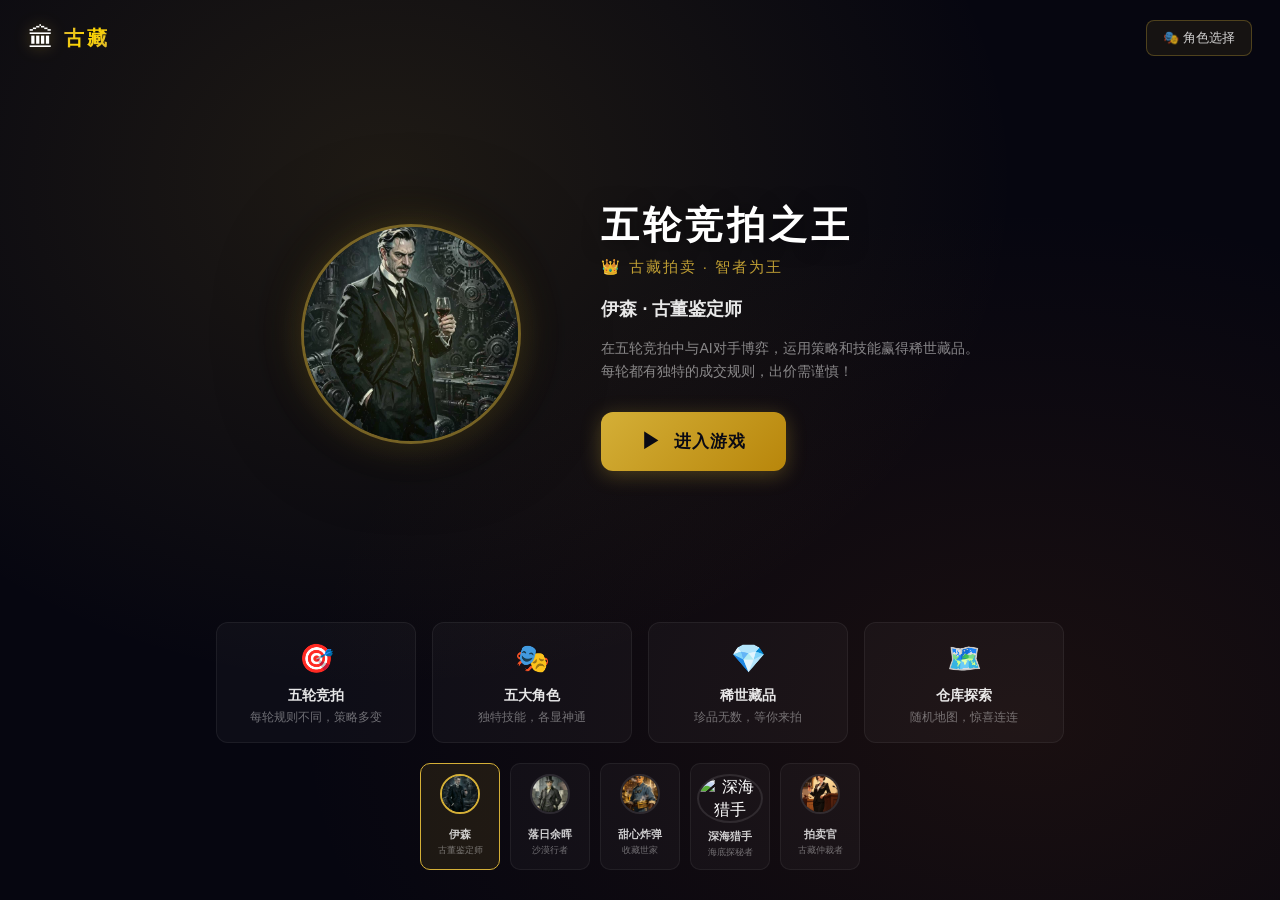
==== index.html @ b6decb0b "update" ====
<!DOCTYPE html>
<html lang="zh-CN">
<head>
<meta charset="UTF-8">
<meta name="viewport" content="width=device-width,initial-scale=1.0,maximum-scale=1.0,user-scalable=no">
<title>古藏 · 五轮竞拍之王</title>
<link rel="stylesheet" href="styles/global.css">
<link rel="stylesheet" href="styles/player-list.css">
<link rel="stylesheet" href="styles/auction-area.css">
<link rel="stylesheet" href="styles/numpad.css">
<link rel="stylesheet" href="styles/warehouse-grid.css">
<link rel="stylesheet" href="styles/item-bar.css">
<link rel="stylesheet" href="styles/settlement-modal.css">
<link rel="stylesheet" href="styles/map-overlay.css">
<link rel="stylesheet" href="styles/character-select.css">
<link rel="stylesheet" href="styles/shop.css">
<link rel="stylesheet" href="styles/confirm-dialog.css">
<link rel="stylesheet" href="styles/start-screen.css">
<link rel="stylesheet" href="styles/lobby.css">
</head>
<body>

<div class="start-screen" id="startScreen">
  <div class="start-bg-overlay"></div>
  <div class="start-particles" id="startParticles"></div>
  <div class="start-content">
    <div class="start-top-bar">
      <div class="start-logo">
        <span class="start-logo-icon">&#x1F3DB;</span>
        <span class="start-logo-text">古藏</span>
      </div>
      <div class="start-top-actions">
        <div class="start-top-btn" onclick="openStartCharSelect()">&#x1F3AD; 角色选择</div>
      </div>
    </div>

    <div class="start-hero">
      <div class="start-hero-character">
        <img src="./image/玩家1.jpg" alt="角色" id="startCharImg">
        <div class="start-hero-glow"></div>
      </div>
      <div class="start-hero-info">
        <div class="start-title-group">
          <h1 class="start-title">五轮竞拍之王</h1>
          <div class="start-subtitle">&#x1F451; 古藏拍卖 · 智者为王</div>
        </div>
        <div class="start-hero-name" id="startCharName">伊森 · 古董鉴定师</div>
        <div class="start-desc">在五轮竞拍中与AI对手博弈，运用策略和技能赢得稀世藏品。<br>每轮都有独特的成交规则，出价需谨慎！</div>
        <button class="start-play-btn" onclick="enterGame()">
          <span class="play-btn-icon">&#x25B6;</span>
          <span class="play-btn-text">进入游戏</span>
        </button>
      </div>
    </div>

    <div class="start-bottom-section">
      <div class="start-features">
        <div class="start-feature-card">
          <div class="start-feature-icon">&#x1F3AF;</div>
          <div class="start-feature-name">五轮竞拍</div>
          <div class="start-feature-desc">每轮规则不同，策略多变</div>
        </div>
        <div class="start-feature-card">
          <div class="start-feature-icon">&#x1F3AD;</div>
          <div class="start-feature-name">五大角色</div>
          <div class="start-feature-desc">独特技能，各显神通</div>
        </div>
        <div class="start-feature-card">
          <div class="start-feature-icon">&#x1F48E;</div>
          <div class="start-feature-name">稀世藏品</div>
          <div class="start-feature-desc">珍品无数，等你来拍</div>
        </div>
        <div class="start-feature-card">
          <div class="start-feature-icon">&#x1F5FA;&#xFE0F;</div>
          <div class="start-feature-name">仓库探索</div>
          <div class="start-feature-desc">随机地图，惊喜连连</div>
        </div>
      </div>
      <div class="start-char-grid" id="startCharGrid"></div>
    </div>
  </div>
</div>

<div class="char-select-overlay" id="startCharOverlay">
  <div class="char-select-panel">
    <div class="char-select-close" onclick="closeStartCharSelect()">&#x2715;</div>
    <div class="char-select-title">&#x1F3AD; 选择你的角色</div>
    <div class="char-select-subtitle">— 每个角色拥有独特技能 —</div>
    <div class="char-select-grid" id="startCharSelectGrid"></div>
    <button class="char-select-confirm" onclick="closeStartCharSelect()">&#x2726; 确认选择</button>
  </div>
</div>

<div class="lobby-screen" id="lobbyScreen">
  <div class="lobby-bg">
    <img src="./image/玩家1.jpg" alt="背景" id="lobbyCharBg">
    <div class="lobby-bg-overlay"></div>
  </div>
  <div class="lobby-top-bar">
    <div class="lobby-back-btn" onclick="closeLobby()">&#x2190; 返回</div>
    <div class="lobby-logo">
      <span class="lobby-logo-icon">&#x1F3DB;</span>
      <span class="lobby-logo-text">古藏</span>
    </div>
    <div class="lobby-balance">
      <span class="lobby-balance-label">&#x1FA99; 金币</span>
      <span class="lobby-balance-value" id="lobbyGold">3,000,000</span>
    </div>
  </div>

  <div class="lobby-main-layout">
    <div class="lobby-left">
      <div class="lobby-char-showcase">
        <div class="lobby-char-portrait">
          <img src="./image/玩家1.jpg" alt="角色" id="lobbyCharImg">
        </div>
        <div class="lobby-char-info">
          <h2 class="lobby-char-name" id="lobbyCharName">伊森</h2>
          <div class="lobby-char-title" id="lobbyCharTitle">古董鉴定师</div>
          <p class="lobby-char-bio" id="lobbyCharBio"></p>
        </div>
      </div>
    </div>

    <div class="lobby-center">
      <div class="lobby-thumbs" id="lobbyThumbs"></div>
    </div>

    <div class="lobby-right">
      <div class="lobby-skill-panel">
        <div class="lobby-skill-header">&#x2728; 角色技能</div>
        <div class="lobby-skill-body">
          <img src="./image/玩家1.jpg" alt="头像" class="lobby-skill-avatar" id="lobbySkillAvatar">
          <div class="lobby-skill-info">
            <div class="lobby-skill-name" id="lobbySkillName">伊森</div>
            <div class="lobby-skill-desc" id="lobbySkillDesc"></div>
          </div>
        </div>
      </div>

      <div class="lobby-pocket-panel">
        <div class="lobby-pocket-header">&#x1F4E6; 口袋物品</div>
        <div class="lobby-pocket-slots" id="lobbyPocketSlots"></div>
        <div class="lobby-pocket-count" id="lobbyPocketCount">0 / 5</div>
      </div>

      <button class="lobby-start-btn" onclick="lobbyStartGame()">&#x1F525; 开始竞拍</button>
    </div>
  </div>
</div>

<div class="numpad-overlay" id="numpadOverlay">
  <div class="numpad-close" id="numpadClose">&#x2715;</div>
  <div class="numpad">
    <div class="numpad-display" id="numpadDisplay"><span class="hint">输入出价金额</span></div>
    <div class="numpad-grid">
      <div class="numpad-key" data-digit="7">7</div>
      <div class="numpad-key" data-digit="8">8</div>
      <div class="numpad-key" data-digit="9">9</div>
      <div class="numpad-key key-clear" id="numpadKeyClear">C</div>
      <div class="numpad-key" data-digit="4">4</div>
      <div class="numpad-key" data-digit="5">5</div>
      <div class="numpad-key" data-digit="6">6</div>
      <div class="numpad-key" data-digit="00">00</div>
      <div class="numpad-key" data-digit="1">1</div>
      <div class="numpad-key" data-digit="2">2</div>
      <div class="numpad-key" data-digit="3">3</div>
      <div class="numpad-key" data-digit="000">000</div>
      <div class="numpad-key" data-digit="0" style="grid-column:span 2">0</div>
      <div class="numpad-key key-confirm" id="numpadKeyConfirm" style="grid-column:span 2">确认</div>
    </div>
    <div class="numpad-quick-row">
      <div class="numpad-quick" data-amount="300000">30w</div>
      <div class="numpad-quick" data-amount="600000">60w</div>
      <div class="numpad-quick" data-amount="900000">90w</div>
    </div>
  </div>
</div>

<div class="game-wrapper">
  <aside class="glass-panel">
    <div class="panel-header">
      <span>&#x2694; 竞拍者</span>
      <span class="panel-header-right">
        <span class="shop-entry" id="shopEntryBtn">&#x1F6D2; 商城</span>
        <span id="roundInfo">第 1/5 轮</span>
      </span>
    </div>
    <div id="playerList">
      <div class="player-card active" data-player="me">
        <div class="avatar-frame active-frame"><img src="./image/玩家1.jpg" alt="我"></div>
        <div class="player-info">
          <div class="player-name">伊森 (你)</div>
          <div class="p-money">¥ <span id="myMoney">3,000,000</span></div>
          <div class="p-hafcoins"><span class="haf-icon"></span> 哈夫币 <span id="myHafCoins">0</span></div>
          <div class="p-status" id="myStatus">准备就绪</div>
          <div class="item-bar" data-player="me"></div>
        </div>
      </div>
      <div class="player-card" data-player="ai1">
        <div class="avatar-frame"><img src="./image/玩家2.jpg" alt="AI1"></div>
        <div class="player-info">
          <div class="player-name">落日余晖</div>
          <div class="p-money">¥ <span id="ai1Money">2,500,000</span></div>
          <div class="p-status" id="ai1Status">等待中...</div>
          <div class="item-bar" data-player="ai1"></div>
        </div>
      </div>
      <div class="player-card" data-player="ai2">
        <div class="avatar-frame"><img src="./image/玩家3.png" alt="AI2"></div>
        <div class="player-info">
          <div class="player-name">甜心炸弹</div>
          <div class="p-money">¥ <span id="ai2Money">1,800,000</span></div>
          <div class="p-status" id="ai2Status">等待中...</div>
          <div class="item-bar" data-player="ai2"></div>
        </div>
      </div>
      <div class="player-card" data-player="ai3">
        <div class="avatar-frame"><img src="./image/玩家4.png" alt="AI3"></div>
        <div class="player-info">
          <div class="player-name">深海猎手</div>
          <div class="p-money">¥ <span id="ai3Money">3,200,000</span></div>
          <div class="p-status" id="ai3Status">等待中...</div>
          <div class="item-bar" data-player="ai3"></div>
        </div>
      </div>
    </div>
  </aside>

  <main class="main-arena">
    <div class="glass-panel auction-top">
      <div class="round-badge">
        <span class="round-num" id="roundTag">第 1 轮</span>
      </div>
      <div class="price-label">当前最高出价</div>
      <div class="top-price"><span class="currency">¥</span> <span id="topPrice">0</span></div>
      <div class="bidder-name" id="topBidder"></div>
    </div>

    <div id="bid-logs"></div>

    <div class="bid-panel">
      <div class="bid-input-row">
        <div class="bid-input-area">
          <div class="bid-input-display" id="bidDisplay">输入金额...</div>
        </div>
        <div class="quick-btns">
          <div class="quick-btn" data-amount="300000">30w</div>
          <div class="quick-btn" data-amount="600000">60w</div>
          <div class="quick-btn" data-amount="900000">90w</div>
        </div>
      </div>
      <div class="bid-actions">
        <button class="btn-confirm" id="btnConfirm">确认出价</button>
        <button class="btn-pass" id="btnPass">跳过</button>
      </div>
    </div>
  </main>

  <aside class="glass-panel">
    <div class="panel-header">
      <span>&#x1F3DB; 藏品矩阵</span>
      <span class="panel-header-right">
        <span class="map-entry" id="mapEntryBtn">&#x1F5FA;&#xFE0F; 仓库地图</span>
        <span id="scanStatus">READY</span>
      </span>
    </div>
    <div class="inventory-zone">
      <div class="wh-grid-6" id="previewGrid"></div>
    </div>
  </aside>
</div>

<div class="modal" id="settleModal">
  <div class="settle-row">
    <div class="settle-left">
      <div id="settleTitle" class="settle-title">竞拍成功</div>
      <div class="settle-label">成交价格</div>
      <div class="info-val" id="settleCost">¥ 0</div>
      <div class="settle-label">藏品总估值</div>
      <div class="info-val" id="settleTotalVal">¥ 0</div>
      <div id="settleProfitLabel" class="settle-label">利润</div>
      <div class="profit-number" id="settleProfit">¥ 0</div>
    </div>
    <div class="settle-center">
      <div class="settle-header">
        <span class="settle-header-label">藏品清单</span>
        <span id="settleFooter" class="settle-header-value">&#x1FA99; 0</span>
      </div>
      <div class="wh-grid-settle" id="settleGrid"></div>
      <button class="btn-confirm" id="btnNextRound" style="width:100%;margin:8px 0 0;padding:10px;font-size:14px;">重新开始</button>
    </div>
    <div class="settle-right">
      <img src="./image/拍卖师.png" alt="拍卖师">
    </div>
  </div>
</div>

<div class="map-overlay" id="mapOverlay">
  <div class="map-home-layout">
    <div class="map-home-left">
      <img src="./image/仓库地图.png" alt="仓库地图">
      <div class="map-img-badge"><span class="badge-dot"></span>仓库全局地图</div>
    </div>
    <div class="map-close-top" id="mapCloseTop">&#x2715;</div>
    <div class="map-home-right">
      <div class="map-title-section">
        <div class="map-title-main">&#x1F5FA;&#xFE0F; 仓库密藏抽取</div>
        <div class="map-title-sub">— 正中方框中的仓库即为本次拍卖仓库 —</div>
      </div>
      <div class="map-track-container">
        <div class="white-frame">
          <div class="frame-label">&#x2B07; 拍卖仓库</div>
        </div>
        <div class="map-track-shadow-left"></div>
        <div class="map-track-shadow-right"></div>
        <div class="map-track" id="mapTrack"></div>
      </div>
      <div class="map-controls">
        <button class="map-start-btn" id="mapStartBtn">&#x1F3B2; 随机抽取地图</button>
        <div class="map-result" id="mapResult"></div>
        <button class="map-close-btn" id="mapCloseBtn">&#x2715; 关闭</button>
      </div>
    </div>
  </div>
</div>

<div class="char-select-btn" id="charSelectBtn">
  <div class="char-btn-ring"></div>
  <img src="./image/玩家1.jpg" alt="角色" id="charBtnAvatar">
</div>

<div class="char-overlay" id="charOverlay">
  <div class="char-home-layout">
    <div class="char-home-bg">
      <img src="./image/仓库地图.png" alt="背景">
    </div>
    <div class="char-close-top" id="charCloseTop">&#x2715;</div>
    <div class="char-home-content">
      <div class="char-title-section">
        <div class="char-title-main">&#x1F3AD; 选择你的角色</div>
        <div class="char-title-sub">— 滑动选择，确认你的竞拍身份 —</div>
      </div>
      <div class="char-track-container">
        <div class="char-white-frame">
          <div class="frame-label">&#x2B07; 当前角色</div>
        </div>
        <div class="char-track-shadow-left"></div>
        <div class="char-track-shadow-right"></div>
        <div class="char-track" id="charTrack"></div>
      </div>
      <div class="char-controls">
        <button class="char-confirm-btn" id="charConfirmBtn">&#x2726; 确认选择</button>
        <div class="char-hint">左右滑动浏览角色 · 点击卡片选择</div>
      </div>
    </div>
  </div>
</div>

<div class="shop-overlay" id="shopOverlay">
  <div class="shop-panel">
    <div class="shop-close" id="shopClose">&#x2715;</div>
    <div class="shop-title">&#x1F6D2; 哈夫商城</div>
    <div class="shop-subtitle">用拍卖赚来的哈夫币购买强力道具</div>
    <div class="shop-balance">
      <div class="bal-label">我的哈夫币</div>
      <div class="bal-val"><span id="shopHafCoins">0</span></div>
    </div>
    <div class="shop-items" id="shopItems"></div>
    <div class="shop-inventory">
      <div class="shop-inv-title">&#x1F4E6; 当前物品栏（数字键 1-5 使用）</div>
      <div class="shop-inv-slots" id="shopInvSlots"></div>
    </div>
  </div>
</div>

<div class="confirm-overlay" id="confirmOverlay">
  <div class="confirm-box">
    <div class="confirm-icon" id="confirmIcon">&#x1F50D;</div>
    <div class="confirm-title" id="confirmTitle">使用物品</div>
    <div class="confirm-desc" id="confirmDesc">确定要使用这个物品吗？</div>
    <div class="confirm-actions">
      <button class="confirm-yes" id="confirmYes">确认使用</button>
      <button class="confirm-no" id="confirmNo">取消</button>
    </div>
  </div>
</div>

<script src="scripts/gameState.js"></script>
<script src="scripts/audioSystem.js"></script>
<script src="scripts/uiHelpers.js"></script>
<script src="scripts/numpad.js"></script>
<script src="scripts/skillSystem.js"></script>
<script src="scripts/itemSystem.js"></script>
<script src="scripts/confirmDialog.js"></script>
<script src="scripts/shopSystem.js"></script>
<script src="scripts/bidSystem.js"></script>
<script src="scripts/settlementSystem.js"></script>
<script src="scripts/mapSystem.js"></script>
<script src="scripts/characterSystem.js"></script>
<script src="scripts/startScreen.js"></script>
<script src="scripts/lobbySystem.js"></script>
<script src="scripts/gameInit.js"></script>
</body>
</html>
---- styles/global.css ----
*{margin:0;padding:0;box-sizing:border-box;-webkit-tap-highlight-color:transparent;}
body{font-family:"PingFang SC","Microsoft YaHei",sans-serif;color:#fff;line-height:1.4;overflow:hidden;height:100vh;background:#0a0a0a;user-select:none}
body::before{content:'';position:fixed;inset:0;z-index:0;background:url('../1.png')center/cover no-repeat;opacity:0.08;pointer-events:none}
.game-wrapper{display:grid;grid-template-columns:1fr 1.3fr 1fr;gap:12px;padding:12px;height:100vh;max-width:1800px;margin:0 auto;position:relative;z-index:1}
.glass-panel{background:rgba(255,255,255,0.03);border:1px solid #222;display:flex;flex-direction:column;overflow:hidden;border-radius:6px}
.panel-header{padding:10px 14px;background:rgba(255,255,255,0.04);border-bottom:1px solid #2a2a2a;font-size:11px;color:#888;display:flex;justify-content:space-between;align-items:center;letter-spacing:1px}

@media(max-width:900px){
.game-wrapper{grid-template-columns:1fr;height:auto;min-height:100vh;gap:8px;padding:8px}
.glass-panel{max-height:50vh}
}
---- styles/player-list.css ----
.player-card{padding:12px 14px;border-bottom:1px solid #111;display:flex;align-items:center;gap:10px;transition:0.3s}
.player-card.active{background:rgba(255,215,0,0.06);border-left:3px solid #ffd700}
.player-card.winner-card{background:rgba(68,255,68,0.06);border-left:3px solid #44ff44}
.player-card.loser-card{background:rgba(255,68,68,0.06);border-left:3px solid #ff4444}
.avatar-frame{width:44px;height:44px;border:2px solid #444;flex-shrink:0;overflow:hidden;background:#111;border-radius:50%}
.avatar-frame img{width:100%;height:100%;object-fit:cover;display:block}
.avatar-frame.active-frame{border-color:#ffd700;box-shadow:0 0 12px rgba(255,215,0,0.25)}
.player-info{flex:1;min-width:0}
.player-name{font-size:13px;font-weight:600;letter-spacing:0.5px}
.p-money{color:#ffd700;font-size:12px;margin-top:2px;font-family:'Tahoma'}
.p-status{font-size:10px;color:#555;margin-top:2px}
.p-hafcoins{color:#00ccff;font-size:11px;margin-top:1px;font-family:'Tahoma'}
.p-hafcoins .haf-icon{display:inline-block;width:10px;height:10px;background:linear-gradient(135deg,#00ccff,#0088cc);border-radius:50%;vertical-align:middle;margin-right:2px;box-shadow:0 0 4px rgba(0,204,255,0.4)}
.shop-entry{display:inline-flex;align-items:center;gap:4px;padding:4px 10px;background:rgba(0,204,255,0.08);border:1px solid rgba(0,204,255,0.25);border-radius:4px;font-size:11px;color:#00ccff;cursor:pointer;transition:0.2s;white-space:nowrap}
.shop-entry:hover{background:rgba(0,204,255,0.15);border-color:#00ccff}
.map-entry{cursor:pointer;display:inline-flex;align-items:center;gap:4px;padding:4px 10px;background:rgba(255,215,0,0.08);border:1px solid rgba(255,215,0,0.2);border-radius:4px;font-size:11px;color:#ffd700;transition:0.2s;white-space:nowrap}
.map-entry:hover,.map-entry:active{background:rgba(255,215,0,0.15);border-color:#ffd700}
.panel-header-right{display:flex;gap:8px;align-items:center}
---- styles/auction-area.css ----
.main-arena{display:flex;flex-direction:column;gap:10px;overflow-y:auto;min-height:0}
.main-arena::-webkit-scrollbar{width:4px}
.main-arena::-webkit-scrollbar-track{background:transparent}
.main-arena::-webkit-scrollbar-thumb{background:#333;border-radius:2px}
.auction-top{background:#0c0e12;padding:16px 20px 12px;border:1px solid #2a2a2a;text-align:center;position:relative}
.round-badge{display:inline-flex;align-items:center;gap:8px;margin-bottom:6px}
.round-num{background:#c0392b;font-size:10px;padding:3px 14px;font-weight:700;letter-spacing:2px;border-radius:2px}
.round-rule{font-size:10px;color:#f39c12;letter-spacing:1px;background:rgba(243,156,18,0.1);padding:3px 10px;border-radius:2px;border:1px solid rgba(243,156,18,0.2)}
.price-label{color:#666;font-size:11px;margin-top:4px}
.top-price{font-size:44px;font-weight:900;font-family:'Arial Black';margin:2px 0;letter-spacing:1px}
.top-price .currency{font-size:24px;color:#888}
.bidder-name{font-size:11px;color:#f39c12;min-height:18px}
.bid-panel{background:#101010;padding:12px 14px;border-top:1px solid #222}
.bid-input-row{display:flex;gap:8px;margin-bottom:8px}
.bid-input-area{flex:1;position:relative}
.bid-input-display{width:100%;padding:12px 14px;background:#0a0a0a;border:1px solid #333;color:#ffd700;font-size:18px;font-weight:700;font-family:'Arial Black';text-align:right;cursor:pointer;outline:none;transition:0.2s;letter-spacing:1px}
.bid-input-display:focus,.bid-input-display:active{border-color:#ffd700;box-shadow:0 0 10px rgba(255,215,0,0.1)}
.bid-input-display::placeholder{color:#444;font-weight:400;font-size:13px}
.quick-btns{display:flex;flex-direction:column;gap:5px}
.quick-btn{padding:8px 4px;background:#1a1508;border:1px solid #665018;color:#ffd700;font-size:12px;font-weight:700;cursor:pointer;border-radius:3px;transition:0.15s;white-space:nowrap;width:58px;text-align:center}
.quick-btn:hover,.quick-btn:active{background:#2a2008;border-color:#ffd700}
.bid-actions{display:flex;gap:8px}
.btn-confirm{flex:1;padding:14px;background:linear-gradient(135deg,#d4a017,#f5c542);color:#000;border:none;font-size:17px;font-weight:900;cursor:pointer;border-radius:4px;letter-spacing:3px;transition:0.2s;text-shadow:0 1px 0 rgba(255,255,255,0.2)}
.btn-confirm:hover,.btn-confirm:active{transform:translateY(-1px);box-shadow:0 4px 20px rgba(212,160,23,0.4)}
.btn-confirm:disabled{opacity:0.3;transform:none;box-shadow:none;cursor:not-allowed}
.btn-pass{width:80px;padding:14px 0;background:transparent;border:1px solid #333;color:#666;font-size:13px;cursor:pointer;border-radius:4px;transition:0.2s;font-weight:600}
.btn-pass:hover,.btn-pass:active{border-color:#555;color:#999}
@keyframes priceFlash{0%,100%{color:#ffd700}50%{color:#fff}}
.price-flash{animation:priceFlash 0.3s ease 3}
#bid-logs{flex:1;overflow-y:auto;padding:10px 14px;font-size:12px;background:#080808;border:1px solid #1e1e1e;min-height:0;max-height:280px}
#bid-logs::-webkit-scrollbar{width:3px}
#bid-logs::-webkit-scrollbar-track{background:transparent}
#bid-logs::-webkit-scrollbar-thumb{background:#333;border-radius:2px}
.log-item{display:flex;justify-content:space-between;padding:7px 0;border-bottom:1px solid #111;animation:logSlide 0.3s ease-out}
@keyframes logSlide{from{opacity:0;transform:translateX(-10px)}to{opacity:1;transform:translateX(0)}}
.log-item .name{color:#aaa}.log-item .bid{font-weight:600}
.log-item.me .name{color:#ffd700}.log-item.me .bid{color:#ffd700}
.log-item.top{background:rgba(255,215,0,0.04)}
.log-item.top .name{color:#ffd700}.log-item.top .bid{color:#ffd700;font-size:14px}
.log-system{color:#f39c12;background:rgba(243,156,18,0.06);padding:6px 10px;font-size:11px;border-left:2px solid #f39c12;margin-bottom:4px;animation:logSlide 0.4s ease-out}
.log-skill{color:#00a2ff;background:rgba(0,162,255,0.08);padding:5px 10px;font-size:11px;border-left:3px solid #00a2ff;margin-bottom:4px;animation:logSlide 0.4s ease-out}
---- styles/numpad.css ----
.numpad-overlay{position:fixed;bottom:100px;left:12px;z-index:998;display:none;transform:none;pointer-events:none}
.numpad-overlay.show{display:block;pointer-events:auto}
.numpad{background:rgba(18,18,20,0.96);border:1px solid #333;border-radius:10px;padding:14px;width:260px;box-shadow:0 12px 40px rgba(0,0,0,0.7);backdrop-filter:blur(12px)}
.numpad-display{background:#0a0a0c;border:1px solid #2a2a2a;border-radius:8px;padding:10px 12px;margin-bottom:10px;text-align:right;font-size:22px;font-weight:900;font-family:'Arial Black';color:#ffd700;min-height:44px;letter-spacing:1px;overflow:hidden}
.numpad-display .hint{color:#444;font-weight:400;font-size:12px}
.numpad-grid{display:grid;grid-template-columns:repeat(4,1fr);gap:5px;margin-bottom:8px}
.numpad-key{padding:11px 0;background:#1a1a1e;border:1px solid #2a2a2a;color:#fff;font-size:16px;font-weight:700;cursor:pointer;border-radius:6px;transition:0.1s;text-align:center}
.numpad-key:hover,.numpad-key:active{background:#2a2a2e;border-color:#555}
.numpad-key.key-clear{color:#e74c3c}
.numpad-key.key-confirm{background:linear-gradient(135deg,#d4a017,#f5c542);color:#000;border:none;font-size:15px;font-weight:900}
.numpad-key.key-confirm:hover,.numpad-key.key-confirm:active{background:linear-gradient(135deg,#e6b422,#ffd700)}
.numpad-quick-row{display:flex;gap:5px}
.numpad-quick{flex:1;padding:9px 0;background:#1a1508;border:1px solid #665018;color:#ffd700;font-size:12px;font-weight:700;cursor:pointer;border-radius:6px;transition:0.15s;text-align:center}
.numpad-quick:hover,.numpad-quick:active{background:#2a2008;border-color:#ffd700}
.numpad-close{position:absolute;top:-8px;right:-8px;width:28px;height:28px;background:rgba(255,255,255,0.08);border:1px solid #444;border-radius:50%;color:#aaa;font-size:14px;cursor:pointer;display:flex;align-items:center;justify-content:center;transition:0.2s;z-index:999}
.numpad-close:hover{color:#fff;border-color:#888}
@media(max-width:900px){
.numpad-overlay{left:50%;top:auto;bottom:8px;transform:translateX(-50%)}
.numpad{width:300px}
}
---- styles/warehouse-grid.css ----
.inventory-zone{flex:1;padding:10px;display:flex;flex-direction:column;min-height:0}
.wh-grid-6{display:grid;grid-template-columns:repeat(6,1fr);grid-auto-rows:1fr;gap:4px;background:#000;flex:1;padding:4px;border:1px solid #1e1e1e}
.wh-cell{border:1px solid rgba(255,255,255,0.06);background:rgba(255,255,255,0.01);position:relative;display:flex;align-items:center;justify-content:center;transition:0.3s}
.wh-cell.scan-active{border:1px solid #fff;outline:2px solid #00a2ff;outline-offset:-1px;background:rgba(0,162,255,0.2);z-index:5}
.wh-cell.actuary-active{border:1px solid #2ecc71;outline:2px solid #2ecc71;outline-offset:-1px;background:rgba(46,204,113,0.2);z-index:6}
---- styles/item-bar.css ----
.item-bar{display:flex;gap:4px;margin-top:6px}
.item-slot{width:36px;height:36px;border:1px solid #333;background:rgba(255,255,255,0.03);border-radius:4px;display:flex;align-items:center;justify-content:center;position:relative;cursor:pointer;transition:0.2s;font-size:16px}
.item-slot:hover{border-color:#ffd700;background:rgba(255,215,0,0.08)}
.item-slot.used{opacity:0.25;cursor:not-allowed;pointer-events:none}
.item-slot .slot-key{position:absolute;top:-1px;right:-1px;font-size:8px;color:#ffd700;background:rgba(0,0,0,0.7);padding:0 3px;border-radius:0 3px 0 3px;font-weight:700;line-height:14px;font-family:'Arial'}
.item-slot .slot-icon{font-size:16px;line-height:1}
.item-slot.my-slot{border-color:rgba(255,215,0,0.3)}
.item-slot.my-slot:hover{border-color:#ffd700;box-shadow:0 0 8px rgba(255,215,0,0.15)}
---- styles/settlement-modal.css ----
.modal{position:fixed;inset:0;z-index:999;display:none;background:rgba(0,0,0,0.8) url('../1.png') center/cover no-repeat;backdrop-filter:blur(8px)}
.modal.show{display:block}
.settle-row{display:flex;align-items:center;justify-content:center;height:100%;padding:0 4%;gap:40px}
.settle-left{flex:0 0 260px;text-align:center;animation:settleFade 0.8s ease-out}
.settle-left .info-val{font-size:32px;font-weight:900;font-family:'Arial Black';margin:6px 0 12px}
@keyframes settleFade{from{opacity:0;transform:translateY(30px)}to{opacity:1;transform:translateY(0)}}
.settle-center{flex:0 0 420px;background:rgba(12,12,16,0.95);border:1px solid rgba(255,255,255,0.06);padding:16px 20px;backdrop-filter:blur(10px);border-radius:8px;animation:settleFade 0.8s ease-out 0.2s both}
.wh-grid-settle{display:grid;grid-template-columns:repeat(5,1fr);gap:5px;margin:10px 0}
.settle-cell{aspect-ratio:1/1;background:rgba(255,255,255,0.02);border:1px solid rgba(255,255,255,0.05);display:flex;align-items:center;justify-content:center;position:relative;overflow:hidden;border-radius:4px}
.settle-cell img{width:78%;height:78%;object-fit:contain;display:none;position:relative;z-index:2}
.settle-cell.revealed img{display:block;animation:itemPop 0.5s cubic-bezier(0.34,1.56,0.64,1)}
@keyframes itemPop{0%{transform:scale(0) rotate(-15deg);opacity:0}60%{transform:scale(1.12) rotate(3deg)}100%{transform:scale(1) rotate(0);opacity:1}}
.circle-loader{position:absolute;inset:0;display:flex;align-items:center;justify-content:center;z-index:3}
.circle-loader svg{width:32px;height:32px}
.circle-loader .bg-ring{fill:none;stroke:#2a2a2a;stroke-width:2}
.circle-loader .trace-ring{fill:none;stroke:#ffd700;stroke-width:2.5;stroke-linecap:round}
.settle-cell.revealed .circle-loader{display:none}
.settle-cell.rarity-gold{border-color:#ffd700!important;box-shadow:0 0 12px rgba(255,215,0,0.2),inset 0 0 12px rgba(255,215,0,0.05)}
.settle-cell.rarity-red{border-color:#ff3333!important;box-shadow:0 0 12px rgba(255,50,50,0.2),inset 0 0 12px rgba(255,50,50,0.05)}
.settle-right{flex:0 0 240px;text-align:center;animation:settleFade 0.8s ease-out 0.4s both}
.settle-right img{width:220px;height:auto;filter:drop-shadow(0 20px 40px rgba(0,0,0,0.8))}
.profit-win{color:#44ff44;text-shadow:0 0 30px rgba(68,255,68,0.4);font-size:30px;font-weight:900}
.profit-lose{color:#ff4444;text-shadow:0 0 20px rgba(255,68,68,0.3);font-size:30px;font-weight:900}
.profit-number{font-size:38px;font-weight:900;font-family:'Arial Black'}
.profit-number.green{color:#44ff44;text-shadow:0 0 20px rgba(68,255,68,0.3)}
.profit-number.red{color:#ff4444;text-shadow:0 0 15px rgba(255,68,68,0.2)}
.settle-title{font-size:38px;font-weight:900;letter-spacing:2px}
.settle-label{font-size:12px;color:#888;margin-top:12px}
.settle-header{display:flex;justify-content:space-between;align-items:center;margin-bottom:6px}
.settle-header-label{font-size:12px;color:#aaa}
.settle-header-value{color:#dfc28d;font-size:16px;font-weight:700}
---- styles/map-overlay.css ----
.map-overlay{position:fixed;inset:0;z-index:999;display:none;background:rgba(0,0,0,0.7);justify-content:center;align-items:center;flex-direction:column;padding:0}
.map-overlay.show{display:flex}
.map-home-layout{position:relative;width:100%;height:100vh}
.map-home-left{position:absolute;inset:0;z-index:0;overflow:hidden}
.map-home-left img{width:100%;height:100%;object-fit:cover;display:block;transition:transform 8s ease-out}
.map-overlay.show .map-home-left img{transform:scale(1.03)}
.map-home-left::after{content:'';position:absolute;inset:0;background:linear-gradient(to top,rgba(0,0,0,0.85) 0%,rgba(0,0,0,0.4) 40%,rgba(0,0,0,0.15) 100%);pointer-events:none}
.map-home-left .map-img-badge{position:absolute;top:14px;left:14px;display:flex;align-items:center;gap:6px;padding:6px 14px;background:rgba(0,0,0,0.55);border:1px solid rgba(255,215,0,0.25);border-radius:20px;backdrop-filter:blur(8px);font-size:12px;color:#ffd700;letter-spacing:1px;font-weight:600;pointer-events:none;z-index:2}
.map-home-left .map-img-badge .badge-dot{width:6px;height:6px;border-radius:50%;background:#ffd700;box-shadow:0 0 8px rgba(255,215,0,0.6)}
.map-home-right{position:absolute;bottom:0;left:50%;transform:translateX(-50%);z-index:2;width:92%;max-width:900px;display:flex;flex-direction:column;gap:10px;padding:0 0 28px;align-items:center}
.map-title-section{text-align:center;padding:10px 20px 6px;pointer-events:none;background:rgba(0,0,0,0.3);backdrop-filter:blur(6px);border-radius:10px 10px 0 0}
.map-title-main{font-size:26px;font-weight:900;letter-spacing:5px;color:#fff;text-shadow:0 0 30px rgba(255,215,0,0.25),0 4px 20px rgba(0,0,0,0.6)}
.map-title-sub{font-size:11px;color:rgba(255,255,255,0.45);letter-spacing:2px;margin-top:6px;text-shadow:0 2px 10px rgba(0,0,0,0.5)}
.map-track-container{position:relative;width:100%;height:200px;overflow:hidden;border:1px solid rgba(255,255,255,0.1);border-radius:12px;background:rgba(0,0,0,0.4);backdrop-filter:blur(8px)}
.white-frame{position:absolute;top:50%;left:50%;transform:translate(-50%,-50%);width:160px;height:190px;border:2px solid rgba(255,255,255,0.9);border-radius:10px;z-index:10;box-shadow:0 0 24px rgba(255,255,255,0.2),inset 0 0 20px rgba(255,255,255,0.05);pointer-events:none}
.white-frame::before{content:'';position:absolute;left:0;right:0;top:0;height:20px;background:linear-gradient(to bottom,rgba(0,0,0,0.6),transparent);border-radius:8px 8px 0 0;pointer-events:none}
.white-frame::after{content:'';position:absolute;left:0;right:0;bottom:0;height:20px;background:linear-gradient(to top,rgba(0,0,0,0.6),transparent);border-radius:0 0 8px 8px;pointer-events:none}
.white-frame .frame-label{position:absolute;bottom:8px;left:50%;transform:translateX(-50%);font-size:10px;color:rgba(255,255,255,0.8);letter-spacing:2px;background:rgba(0,0,0,0.5);padding:3px 10px;border-radius:10px;white-space:nowrap;border:1px solid rgba(255,255,255,0.15)}
.map-track{display:flex;gap:12px;padding:20px 0;position:absolute;left:0;top:0;height:100%;align-items:center;will-change:transform}
.map-card{flex-shrink:0;width:140px;height:185px;border-radius:10px;display:flex;flex-direction:column;align-items:center;justify-content:center;gap:8px;border:2px solid rgba(255,255,255,0.08);background:rgba(255,255,255,0.04);transition:0.2s;position:relative;overflow:hidden;backdrop-filter:blur(4px)}
.map-card::before{content:'';position:absolute;inset:0;opacity:0.15;border-radius:12px}
.map-card .map-emoji{font-size:52px;line-height:1;filter:drop-shadow(0 4px 12px rgba(0,0,0,0.5));position:relative;z-index:1}
.map-card .map-name{font-size:15px;font-weight:700;letter-spacing:2px;color:#fff;position:relative;z-index:1;text-shadow:0 2px 10px rgba(0,0,0,0.4)}
.map-card .map-desc{font-size:10px;color:rgba(255,255,255,0.5);margin-top:2px;position:relative;z-index:1}
.map-card.map-shipwreck::before{background:linear-gradient(135deg,#0c6a9e,#041220)}
.map-card.map-villa::before{background:linear-gradient(135deg,#5c3d2e,#1a0e08)}
.map-card.map-desert::before{background:linear-gradient(135deg,#8a6d2b,#2a1e06)}
.map-card.map-tomb::before{background:linear-gradient(135deg,#4a206e,#120824)}
.map-card.map-shipwreck{border-color:rgba(28,120,180,0.3)}
.map-card.map-villa{border-color:rgba(108,80,60,0.3)}
.map-card.map-desert{border-color:rgba(196,160,60,0.3)}
.map-card.map-tomb{border-color:rgba(80,50,120,0.3)}
.map-track-shadow-left{position:absolute;left:0;top:0;bottom:0;width:50px;z-index:8;background:linear-gradient(to right,rgba(0,0,0,0.7),transparent);pointer-events:none}
.map-track-shadow-right{position:absolute;right:0;top:0;bottom:0;width:50px;z-index:8;background:linear-gradient(to left,rgba(0,0,0,0.7),transparent);pointer-events:none}
.map-controls{display:flex;flex-direction:column;align-items:center;gap:10px;padding:4px 0 0}
.map-start-btn{padding:12px 48px;background:linear-gradient(135deg,#d4a017,#f5c542);color:#000;border:none;font-size:16px;font-weight:900;cursor:pointer;border-radius:8px;letter-spacing:3px;transition:0.2s;font-family:inherit;box-shadow:0 4px 24px rgba(212,160,23,0.35)}
.map-start-btn:hover,.map-start-btn:active{transform:translateY(-2px);box-shadow:0 8px 40px rgba(212,160,23,0.5)}
.map-start-btn:disabled{opacity:0.4;transform:none;box-shadow:none;cursor:not-allowed}
.map-result{text-align:center;opacity:0;transition:0.6s;padding:10px 24px;border-radius:10px;background:rgba(0,0,0,0.5);backdrop-filter:blur(10px);border:1px solid rgba(255,215,0,0.25);min-width:260px}
.map-result.show{opacity:1}
.map-result .result-emoji{font-size:36px;display:block;margin-bottom:4px}
.map-result .result-name{font-size:20px;font-weight:900;color:#ffd700;letter-spacing:3px;text-shadow:0 0 20px rgba(255,215,0,0.3)}
.map-result .result-desc{font-size:11px;color:rgba(255,255,255,0.6);margin-top:4px;letter-spacing:1px}
.map-result .result-tag{display:inline-block;margin-top:8px;padding:4px 16px;background:rgba(255,215,0,0.12);border:1px solid rgba(255,215,0,0.3);border-radius:20px;font-size:11px;color:#ffd700;letter-spacing:2px}
.map-close-btn{padding:8px 28px;background:rgba(255,255,255,0.05);border:1px solid rgba(255,255,255,0.15);color:rgba(255,255,255,0.6);font-size:13px;cursor:pointer;border-radius:6px;transition:0.2s;font-family:inherit;letter-spacing:1px}
.map-close-btn:hover,.map-close-btn:active{border-color:rgba(255,255,255,0.3);color:#fff}
.map-close-top{position:absolute;top:20px;right:20px;z-index:10;width:44px;height:44px;background:rgba(0,0,0,0.5);border:1px solid rgba(255,255,255,0.2);border-radius:50%;color:rgba(255,255,255,0.7);font-size:20px;cursor:pointer;display:flex;align-items:center;justify-content:center;transition:0.2s;backdrop-filter:blur(8px)}
.map-close-top:hover{background:rgba(0,0,0,0.7);border-color:rgba(255,255,255,0.4);color:#fff}
@media(max-width:900px){
.map-home-layout{width:100%;height:100vh}
.map-home-right{width:96%;padding:0 0 16px}
.map-track-container{height:160px}
.map-title-main{font-size:20px;letter-spacing:3px}
.map-start-btn{padding:10px 32px;font-size:14px}
}
---- styles/character-select.css ----
.char-select-btn{position:fixed;bottom:24px;right:24px;z-index:997;width:60px;height:60px;border-radius:50%;background:linear-gradient(135deg,rgba(180,140,60,0.85),rgba(212,160,23,0.95));border:2px solid rgba(255,215,0,0.5);cursor:pointer;display:flex;align-items:center;justify-content:center;box-shadow:0 4px 24px rgba(212,160,23,0.4),0 0 40px rgba(255,215,0,0.1);transition:0.3s;backdrop-filter:blur(8px)}
.char-select-btn:hover,.char-select-btn:active{transform:translateY(-3px) scale(1.05);box-shadow:0 8px 36px rgba(212,160,23,0.55),0 0 50px rgba(255,215,0,0.15)}
.char-select-btn img{width:36px;height:36px;border-radius:50%;object-fit:cover;border:2px solid rgba(255,255,255,0.3)}
.char-select-btn .char-btn-ring{position:absolute;inset:-4px;border-radius:50%;border:2px solid rgba(255,215,0,0.3);animation:charBtnPulse 2.5s ease-in-out infinite}
@keyframes charBtnPulse{0%,100%{opacity:0.3;transform:scale(1)}50%{opacity:0.7;transform:scale(1.08)}}
.char-overlay{position:fixed;inset:0;z-index:1000;display:none;background:rgba(0,0,0,0.85);justify-content:center;align-items:center;flex-direction:column;backdrop-filter:blur(6px)}
.char-overlay.show{display:flex}
.char-home-layout{position:relative;width:100%;height:100vh;overflow:hidden}
.char-home-bg{position:absolute;inset:0;z-index:0}
.char-home-bg img{width:100%;height:100%;object-fit:cover;display:block;opacity:0.12;filter:blur(2px);transition:transform 8s ease-out}
.char-overlay.show .char-home-bg img{transform:scale(1.04)}
.char-home-bg::after{content:'';position:absolute;inset:0;background:linear-gradient(to top,rgba(0,0,0,0.9) 0%,rgba(0,0,0,0.5) 40%,rgba(0,0,0,0.3) 100%);pointer-events:none}
.char-close-top{position:absolute;top:20px;right:20px;z-index:10;width:44px;height:44px;background:rgba(0,0,0,0.5);border:1px solid rgba(255,255,255,0.2);border-radius:50%;color:rgba(255,255,255,0.7);font-size:20px;cursor:pointer;display:flex;align-items:center;justify-content:center;transition:0.2s;backdrop-filter:blur(8px)}
.char-close-top:hover{background:rgba(0,0,0,0.7);border-color:rgba(255,255,255,0.4);color:#fff}
.char-home-content{position:absolute;bottom:0;left:50%;transform:translateX(-50%);z-index:2;width:96%;max-width:1000px;display:flex;flex-direction:column;gap:12px;padding:0 0 28px;align-items:center}
.char-title-section{text-align:center;padding:14px 24px 8px;pointer-events:none;background:rgba(0,0,0,0.4);backdrop-filter:blur(8px);border-radius:12px 12px 0 0}
.char-title-main{font-size:26px;font-weight:900;letter-spacing:5px;color:#ffd700;text-shadow:0 0 30px rgba(255,215,0,0.3),0 4px 20px rgba(0,0,0,0.6)}
.char-title-sub{font-size:11px;color:rgba(255,255,255,0.45);letter-spacing:2px;margin-top:6px;text-shadow:0 2px 10px rgba(0,0,0,0.5)}
.char-track-container{position:relative;width:100%;height:380px;overflow:hidden;border:1px solid rgba(255,215,0,0.15);border-radius:14px;background:rgba(0,0,0,0.5);backdrop-filter:blur(10px)}
.char-white-frame{position:absolute;top:50%;left:50%;transform:translate(-50%,-50%);width:220px;height:360px;border:2px solid rgba(255,215,0,0.7);border-radius:12px;z-index:10;box-shadow:0 0 30px rgba(255,215,0,0.15),inset 0 0 24px rgba(255,215,0,0.03);pointer-events:none;transition:border-color 0.3s,box-shadow 0.3s}
.char-white-frame::before{content:'';position:absolute;left:0;right:0;top:0;height:24px;background:linear-gradient(to bottom,rgba(0,0,0,0.5),transparent);border-radius:10px 10px 0 0;pointer-events:none}
.char-white-frame::after{content:'';position:absolute;left:0;right:0;bottom:0;height:24px;background:linear-gradient(to top,rgba(0,0,0,0.5),transparent);border-radius:0 0 10px 10px;pointer-events:none}
.char-white-frame .frame-label{position:absolute;bottom:10px;left:50%;transform:translateX(-50%);font-size:10px;color:rgba(255,215,0,0.9);letter-spacing:2px;background:rgba(0,0,0,0.6);padding:4px 12px;border-radius:12px;white-space:nowrap;border:1px solid rgba(255,215,0,0.3)}
.char-track-shadow-left{position:absolute;left:0;top:0;bottom:0;width:60px;z-index:8;background:linear-gradient(to right,rgba(0,0,0,0.8),transparent);pointer-events:none}
.char-track-shadow-right{position:absolute;right:0;top:0;bottom:0;width:60px;z-index:8;background:linear-gradient(to left,rgba(0,0,0,0.8),transparent);pointer-events:none}
.char-track{display:flex;gap:24px;padding:10px 0;position:absolute;left:0;top:0;height:100%;align-items:center;will-change:transform;transition:none}
.char-card{flex-shrink:0;width:200px;height:340px;border-radius:12px;display:flex;flex-direction:column;align-items:center;border:2px solid rgba(255,255,255,0.08);background:rgba(255,255,255,0.04);transition:0.3s;position:relative;overflow:hidden;backdrop-filter:blur(4px)}
.char-card::before{content:'';position:absolute;inset:0;opacity:0.12;border-radius:14px;pointer-events:none}
.char-card .char-img-wrap{width:160px;height:160px;margin-top:16px;border-radius:50%;overflow:hidden;border:3px solid rgba(255,255,255,0.15);position:relative;z-index:1;transition:0.3s;flex-shrink:0}
.char-card .char-img-wrap img{width:100%;height:100%;object-fit:cover;display:block}
.char-card .char-name{font-size:18px;font-weight:900;letter-spacing:3px;color:#fff;position:relative;z-index:1;margin-top:14px;text-shadow:0 2px 10px rgba(0,0,0,0.5)}
.char-card .char-title{font-size:11px;color:rgba(255,215,0,0.8);letter-spacing:2px;position:relative;z-index:1;margin-top:4px;padding:2px 12px;border:1px solid rgba(255,215,0,0.25);border-radius:12px;background:rgba(255,215,0,0.08)}
.char-card .char-desc{font-size:11px;color:rgba(255,255,255,0.55);position:relative;z-index:1;margin-top:10px;padding:0 14px;text-align:center;line-height:1.6;flex:1;overflow-y:auto}
.char-card .char-desc::-webkit-scrollbar{width:2px}
.char-card .char-desc::-webkit-scrollbar-thumb{background:rgba(255,255,255,0.15);border-radius:1px}
.char-card .char-select-tag{position:absolute;top:12px;right:12px;z-index:5;padding:3px 10px;background:rgba(255,215,0,0.2);border:1px solid rgba(255,215,0,0.5);border-radius:10px;font-size:9px;color:#ffd700;letter-spacing:1px;display:none}
.char-card.selected .char-select-tag{display:block}
.char-card.selected{border-color:rgba(255,215,0,0.6);box-shadow:0 0 30px rgba(255,215,0,0.15),inset 0 0 20px rgba(255,215,0,0.04)}
.char-card.selected .char-img-wrap{border-color:rgba(255,215,0,0.7);box-shadow:0 0 20px rgba(255,215,0,0.2)}
.char-card.char-shipwreck::before{background:linear-gradient(135deg,#0c6a9e,#041220)}
.char-card.char-villa::before{background:linear-gradient(135deg,#5c3d2e,#1a0e08)}
.char-card.char-desert::before{background:linear-gradient(135deg,#8a6d2b,#2a1e06)}
.char-card.char-tomb::before{background:linear-gradient(135deg,#4a206e,#120824)}
.char-card.char-auction::before{background:linear-gradient(135deg,#8b0000,#1a0505)}
.char-card.char-shipwreck{border-color:rgba(28,120,180,0.25)}
.char-card.char-villa{border-color:rgba(108,80,60,0.25)}
.char-card.char-desert{border-color:rgba(196,160,60,0.25)}
.char-card.char-tomb{border-color:rgba(80,50,120,0.25)}
.char-card.char-auction{border-color:rgba(180,40,40,0.25)}
.char-controls{display:flex;flex-direction:column;align-items:center;gap:10px;padding:4px 0 0}
.char-confirm-btn{padding:12px 48px;background:linear-gradient(135deg,#d4a017,#f5c542);color:#000;border:none;font-size:16px;font-weight:900;cursor:pointer;border-radius:8px;letter-spacing:3px;transition:0.2s;font-family:inherit;box-shadow:0 4px 24px rgba(212,160,23,0.35)}
.char-confirm-btn:hover,.char-confirm-btn:active{transform:translateY(-2px);box-shadow:0 8px 40px rgba(212,160,23,0.5)}
.char-confirm-btn:disabled{opacity:0.4;transform:none;box-shadow:none;cursor:not-allowed}
.char-hint{font-size:11px;color:rgba(255,255,255,0.35);letter-spacing:1px;margin-top:2px}
@media(max-width:900px){
.char-select-btn{bottom:16px;right:16px;width:52px;height:52px}
.char-select-btn img{width:30px;height:30px}
.char-track-container{height:340px}
.char-white-frame{width:180px;height:320px}
.char-card{width:160px;height:300px}
.char-card .char-img-wrap{width:130px;height:130px}
.char-title-main{font-size:20px;letter-spacing:3px}
}
---- styles/shop.css ----
.shop-overlay{position:fixed;inset:0;z-index:1000;display:none;background:rgba(0,0,0,0.85);justify-content:center;align-items:center;backdrop-filter:blur(6px)}
.shop-overlay.show{display:flex}
.shop-panel{background:rgba(12,14,18,0.97);border:1px solid #2a2a2a;border-radius:10px;padding:24px;width:90%;max-width:520px;box-shadow:0 20px 60px rgba(0,0,0,0.7);position:relative}
.shop-title{font-size:20px;font-weight:900;letter-spacing:3px;text-align:center;margin-bottom:4px;color:#00ccff}
.shop-subtitle{font-size:11px;color:#666;text-align:center;margin-bottom:16px;letter-spacing:1px}
.shop-balance{text-align:center;margin-bottom:16px;padding:10px;background:rgba(0,204,255,0.05);border:1px solid rgba(0,204,255,0.15);border-radius:6px}
.shop-balance .bal-label{font-size:11px;color:#888}
.shop-balance .bal-val{font-size:24px;font-weight:900;color:#00ccff;font-family:'Arial Black'}
.shop-items{display:flex;flex-direction:column;gap:10px}
.shop-item{display:flex;align-items:center;gap:14px;padding:12px 14px;background:rgba(255,255,255,0.02);border:1px solid #222;border-radius:8px;transition:0.2s}
.shop-item:hover{border-color:#444;background:rgba(255,255,255,0.04)}
.shop-item-icon{width:48px;height:48px;display:flex;align-items:center;justify-content:center;font-size:28px;background:rgba(255,255,255,0.03);border:1px solid #333;border-radius:8px;flex-shrink:0}
.shop-item-info{flex:1;min-width:0}
.shop-item-name{font-size:14px;font-weight:700;color:#fff}
.shop-item-desc{font-size:11px;color:#888;margin-top:2px}
.shop-item-price{font-size:13px;color:#00ccff;font-weight:700;margin-top:4px}
.shop-buy-btn{padding:8px 20px;background:linear-gradient(135deg,#0088cc,#00bbff);color:#fff;border:none;font-size:13px;font-weight:700;cursor:pointer;border-radius:6px;transition:0.2s;white-space:nowrap;flex-shrink:0}
.shop-buy-btn:hover{transform:translateY(-1px);box-shadow:0 4px 16px rgba(0,204,255,0.3)}
.shop-buy-btn:disabled{opacity:0.3;cursor:not-allowed;transform:none;box-shadow:none}
.shop-buy-btn.owned{background:#333;color:#666}
.shop-close{position:absolute;top:12px;right:14px;width:32px;height:32px;background:rgba(255,255,255,0.06);border:1px solid #444;border-radius:50%;color:#aaa;font-size:16px;cursor:pointer;display:flex;align-items:center;justify-content:center;transition:0.2s}
.shop-close:hover{color:#fff;border-color:#888}
.shop-inventory{margin-top:14px;padding-top:12px;border-top:1px solid #222}
.shop-inv-title{font-size:12px;color:#888;margin-bottom:8px;letter-spacing:1px}
.shop-inv-slots{display:flex;gap:6px}
.shop-inv-slot{width:40px;height:40px;border:1px solid #333;background:rgba(255,255,255,0.02);border-radius:4px;display:flex;align-items:center;justify-content:center;position:relative;font-size:18px}
.shop-inv-slot .inv-num{position:absolute;top:-1px;right:-1px;font-size:8px;color:#ffd700;background:rgba(0,0,0,0.7);padding:0 3px;border-radius:0 3px 0 3px;font-weight:700;line-height:14px}
.shop-inv-slot.filled{border-color:rgba(255,215,0,0.3)}
.shop-inv-slot.empty{color:#333}
---- styles/confirm-dialog.css ----
.confirm-overlay{position:fixed;inset:0;z-index:1001;display:none;background:rgba(0,0,0,0.7);justify-content:center;align-items:center;backdrop-filter:blur(4px)}
.confirm-overlay.show{display:flex}
.confirm-box{background:rgba(16,18,22,0.98);border:1px solid #333;border-radius:10px;padding:24px 28px;width:320px;text-align:center;box-shadow:0 16px 50px rgba(0,0,0,0.6)}
.confirm-icon{font-size:40px;margin-bottom:10px}
.confirm-title{font-size:16px;font-weight:700;color:#fff;margin-bottom:6px}
.confirm-desc{font-size:12px;color:#888;margin-bottom:18px;line-height:1.5}
.confirm-actions{display:flex;gap:10px;justify-content:center}
.confirm-yes{padding:10px 28px;background:linear-gradient(135deg,#d4a017,#f5c542);color:#000;border:none;font-size:14px;font-weight:700;cursor:pointer;border-radius:6px;transition:0.2s}
.confirm-yes:hover{transform:translateY(-1px);box-shadow:0 4px 16px rgba(212,160,23,0.3)}
.confirm-no{padding:10px 28px;background:transparent;border:1px solid #444;color:#888;font-size:14px;font-weight:600;cursor:pointer;border-radius:6px;transition:0.2s}
.confirm-no:hover{border-color:#666;color:#bbb}
---- styles/start-screen.css ----
.start-screen{position:fixed;inset:0;z-index:9999;display:flex;flex-direction:column;background:#060610;overflow:hidden;transition:opacity 0.6s ease,transform 0.6s ease}
.start-screen.exit{opacity:0;transform:scale(1.08);pointer-events:none}
.start-bg-overlay{position:absolute;inset:0;background:radial-gradient(ellipse at 30% 20%, rgba(212,175,55,0.12) 0%, transparent 50%), radial-gradient(ellipse at 80% 80%, rgba(139,69,19,0.15) 0%, transparent 50%);pointer-events:none}
.start-particles{position:absolute;inset:0;pointer-events:none;overflow:hidden}
.start-particle{position:absolute;width:2px;height:2px;background:rgba(212,175,55,0.6);border-radius:50%;animation:particleFloat 8s ease-in-out infinite}
@keyframes particleFloat{0%{transform:translateY(0) translateX(0);opacity:0}20%{opacity:0.8}80%{opacity:0.3}100%{transform:translateY(-120vh) translateX(30px);opacity:0}}
.start-content{position:relative;z-index:1;display:flex;flex-direction:column;height:100%;padding:20px 28px}
.start-top-bar{display:flex;align-items:center;justify-content:space-between;padding-bottom:16px}
.start-logo{display:flex;align-items:center;gap:10px}
.start-logo-icon{font-size:26px;filter:drop-shadow(0 0 8px rgba(212,175,55,0.4))}
.start-logo-text{font-size:20px;font-weight:800;background:linear-gradient(135deg, #d4af37 0%, #ffd700 50%, #d4af37 100%);-webkit-background-clip:text;-webkit-text-fill-color:transparent;background-clip:text;letter-spacing:3px}
.start-top-actions{display:flex;gap:12px}
.start-top-btn{padding:8px 16px;border:1px solid rgba(212,175,55,0.3);border-radius:8px;background:rgba(212,175,55,0.08);color:rgba(255,255,255,0.8);font-size:13px;cursor:pointer;transition:all 0.3s ease}
.start-top-btn:hover{border-color:rgba(212,175,55,0.6);background:rgba(212,175,55,0.15);color:#d4af37}
.start-hero{flex:1;display:flex;align-items:center;justify-content:center;gap:80px;padding:20px 40px}
.start-hero-character{position:relative;flex-shrink:0}
.start-hero-character img{width:220px;height:220px;border-radius:50%;object-fit:cover;border:3px solid rgba(212,175,55,0.5);box-shadow:0 0 40px rgba(212,175,55,0.2), 0 0 80px rgba(0,0,0,0.5);animation:heroFloat 4s ease-in-out infinite}
@keyframes heroFloat{0%,100%{transform:translateY(0)}50%{transform:translateY(-10px)}}
.start-hero-glow{position:absolute;inset:-20px;border-radius:50%;background:radial-gradient(circle, rgba(212,175,55,0.15) 0%, transparent 70%);animation:glowPulse 3s ease-in-out infinite;pointer-events:none}
@keyframes glowPulse{0%,100%{opacity:0.5;transform:scale(1)}50%{opacity:1;transform:scale(1.05)}}
.start-hero-info{max-width:420px}
.start-title-group{margin-bottom:20px}
.start-title{font-size:38px;font-weight:900;color:#fff;margin:0 0 8px;text-shadow:0 2px 20px rgba(0,0,0,0.5);letter-spacing:4px;line-height:1.2}
.start-subtitle{font-size:15px;color:rgba(212,175,55,0.9);letter-spacing:2px}
.start-hero-name{font-size:18px;color:rgba(255,255,255,0.9);margin-bottom:14px;font-weight:600}
.start-desc{font-size:14px;color:rgba(255,255,255,0.5);line-height:1.7;margin-bottom:28px}
.start-play-btn{display:flex;align-items:center;gap:12px;padding:16px 40px;border:none;border-radius:12px;background:linear-gradient(135deg, #d4af37 0%, #b8860b 100%);color:#0a0a14;font-size:17px;font-weight:700;cursor:pointer;transition:all 0.3s ease;box-shadow:0 4px 20px rgba(212,175,55,0.3);letter-spacing:1px}
.start-play-btn:hover{transform:translateY(-2px);box-shadow:0 8px 30px rgba(212,175,55,0.5)}
.start-play-btn:active{transform:translateY(0)}
.play-btn-icon{font-size:20px}
.start-bottom-section{padding:20px 0 10px}
.start-features{display:flex;gap:16px;margin-bottom:20px;justify-content:center}
.start-feature-card{flex:1;max-width:200px;padding:16px;border-radius:12px;background:rgba(255,255,255,0.03);border:1px solid rgba(255,255,255,0.06);text-align:center;transition:all 0.3s ease}
.start-feature-card:hover{border-color:rgba(212,175,55,0.3);background:rgba(212,175,55,0.05)}
.start-feature-icon{font-size:28px;margin-bottom:8px}
.start-feature-name{font-size:14px;font-weight:700;color:rgba(255,255,255,0.9);margin-bottom:4px}
.start-feature-desc{font-size:12px;color:rgba(255,255,255,0.4)}
.start-char-grid{display:flex;gap:10px;justify-content:center;flex-wrap:wrap}
.start-char-option{width:80px;padding:10px 6px;border-radius:10px;background:rgba(255,255,255,0.03);border:1px solid rgba(255,255,255,0.06);text-align:center;cursor:pointer;transition:all 0.3s ease}
.start-char-option:hover{border-color:rgba(212,175,55,0.3);background:rgba(212,175,55,0.05)}
.start-char-option.active{border-color:#d4af37;background:rgba(212,175,55,0.1)}
.start-char-option img{width:40px;height:40px;border-radius:50%;object-fit:cover;margin-bottom:6px;border:2px solid rgba(255,255,255,0.1)}
.start-char-option.active img{border-color:#d4af37}
.start-char-option-name{font-size:11px;color:rgba(255,255,255,0.8);font-weight:600}
.start-char-option-title{font-size:9px;color:rgba(255,255,255,0.4);margin-top:2px}

.char-select-overlay{position:fixed;inset:0;z-index:10000;display:flex;align-items:center;justify-content:center;background:rgba(0,0,0,0.8);backdrop-filter:blur(10px);opacity:0;pointer-events:none;transition:opacity 0.3s ease}
.char-select-overlay.show{opacity:1;pointer-events:auto}
.char-select-panel{width:90%;max-width:500px;max-height:80vh;background:linear-gradient(135deg, #1a1a2e 0%, #0d0d1a 100%);border:1px solid rgba(212,175,55,0.2);border-radius:16px;padding:24px;overflow-y:auto;position:relative}
.char-select-close{position:absolute;top:12px;right:16px;font-size:20px;color:rgba(255,255,255,0.5);cursor:pointer;transition:color 0.2s}
.char-select-close:hover{color:#d4af37}
.char-select-title{font-size:20px;font-weight:800;color:#d4af37;text-align:center;margin-bottom:4px}
.char-select-subtitle{font-size:13px;color:rgba(255,255,255,0.4);text-align:center;margin-bottom:20px}
.char-select-grid{display:grid;grid-template-columns:repeat(auto-fill, minmax(130px, 1fr));gap:12px;margin-bottom:20px}
.char-select-grid .start-char-option{width:100%;padding:14px 8px}
.char-select-confirm{width:100%;padding:12px;border:none;border-radius:10px;background:linear-gradient(135deg, #d4af37 0%, #b8860b 100%);color:#0a0a14;font-size:15px;font-weight:700;cursor:pointer;transition:all 0.3s ease}
.char-select-confirm:hover{transform:translateY(-1px);box-shadow:0 4px 15px rgba(212,175,55,0.3)}
---- styles/lobby.css ----
.lobby-screen{position:fixed;inset:0;z-index:9998;display:flex;flex-direction:column;background:#060610;opacity:0;pointer-events:none;transition:opacity 0.4s ease}
.lobby-screen.show{opacity:1;pointer-events:auto}
.lobby-bg{position:absolute;inset:0;overflow:hidden}
.lobby-bg img{width:100%;height:100%;object-fit:cover;filter:blur(30px) brightness(0.3) saturate(0.5);transform:scale(1.2)}
.lobby-bg-overlay{position:absolute;inset:0;background:linear-gradient(180deg, rgba(6,6,16,0.7) 0%, rgba(6,6,16,0.9) 100%)}
.lobby-top-bar{position:relative;z-index:2;display:flex;align-items:center;justify-content:space-between;padding:16px 28px}
.lobby-back-btn{padding:8px 16px;border:1px solid rgba(255,255,255,0.15);border-radius:8px;background:rgba(255,255,255,0.05);color:rgba(255,255,255,0.7);font-size:13px;cursor:pointer;transition:all 0.3s ease}
.lobby-back-btn:hover{border-color:rgba(255,255,255,0.3);color:#fff}
.lobby-logo{display:flex;align-items:center;gap:8px}
.lobby-logo-icon{font-size:22px}
.lobby-logo-text{font-size:18px;font-weight:800;background:linear-gradient(135deg, #d4af37 0%, #ffd700 50%, #d4af37 100%);-webkit-background-clip:text;-webkit-text-fill-color:transparent;background-clip:text;letter-spacing:2px}
.lobby-balance{display:flex;align-items:center;gap:8px;padding:8px 16px;border:1px solid rgba(212,175,55,0.2);border-radius:8px;background:rgba(212,175,55,0.05)}
.lobby-balance-label{font-size:13px;color:rgba(255,255,255,0.5)}
.lobby-balance-value{font-size:16px;font-weight:800;color:#d4af37}
.lobby-main-layout{position:relative;z-index:2;flex:1;display:flex;align-items:stretch;padding:0 28px 24px;gap:24px;overflow:hidden}
.lobby-left{flex:1.2;display:flex;align-items:center;justify-content:center}
.lobby-char-showcase{display:flex;flex-direction:column;align-items:center;gap:20px}
.lobby-char-portrait{position:relative;width:200px;height:200px;border-radius:50%;overflow:hidden;border:3px solid rgba(212,175,55,0.4);box-shadow:0 0 40px rgba(212,175,55,0.15)}
.lobby-char-portrait img{width:100%;height:100%;object-fit:cover}
.lobby-char-info{text-align:center}
.lobby-char-name{font-size:24px;font-weight:800;color:#fff;margin:0 0 6px}
.lobby-char-title{font-size:14px;color:#d4af37;margin-bottom:12px;letter-spacing:1px}
.lobby-char-bio{font-size:13px;color:rgba(255,255,255,0.5);line-height:1.7;max-width:360px;margin:0}
.lobby-center{display:flex;align-items:center;justify-content:center;padding:20px 0}
.lobby-thumbs{display:flex;flex-direction:column;gap:12px}
.lobby-thumb{width:56px;height:56px;border-radius:50%;overflow:hidden;border:2px solid rgba(255,255,255,0.1);cursor:pointer;transition:all 0.3s ease;position:relative}
.lobby-thumb:hover{border-color:rgba(212,175,55,0.5);transform:scale(1.1)}
.lobby-thumb.active{border-color:#d4af37;box-shadow:0 0 15px rgba(212,175,55,0.3)}
.lobby-thumb img{width:100%;height:100%;object-fit:cover}
.thumb-count{position:absolute;bottom:-4px;right:-4px;background:#d4af37;color:#0a0a14;font-size:10px;font-weight:700;width:18px;height:18px;border-radius:50%;display:flex;align-items:center;justify-content:center}
.lobby-right{flex:1.2;display:flex;flex-direction:column;gap:16px;justify-content:center}
.lobby-skill-panel{background:rgba(255,255,255,0.03);border:1px solid rgba(255,255,255,0.06);border-radius:12px;padding:16px}
.lobby-skill-header{font-size:14px;font-weight:700;color:rgba(255,255,255,0.8);margin-bottom:12px}
.lobby-skill-body{display:flex;gap:12px;align-items:flex-start}
.lobby-skill-avatar{width:48px;height:48px;border-radius:50%;object-fit:cover;border:2px solid rgba(212,175,55,0.3);flex-shrink:0}
.lobby-skill-info{flex:1}
.lobby-skill-name{font-size:14px;font-weight:700;color:#d4af37;margin-bottom:4px}
.lobby-skill-desc{font-size:12px;color:rgba(255,255,255,0.5);line-height:1.6}
.lobby-pocket-panel{background:rgba(255,255,255,0.03);border:1px solid rgba(255,255,255,0.06);border-radius:12px;padding:16px}
.lobby-pocket-header{font-size:14px;font-weight:700;color:rgba(255,255,255,0.8);margin-bottom:12px}
.lobby-pocket-slots{display:flex;gap:8px;flex-wrap:wrap}
.lobby-pocket-slot{width:48px;height:48px;border-radius:10px;background:rgba(255,255,255,0.03);border:1px solid rgba(255,255,255,0.06);display:flex;flex-direction:column;align-items:center;justify-content:center;gap:2px;transition:all 0.3s ease}
.lobby-pocket-slot.filled{border-color:rgba(212,175,55,0.2);background:rgba(212,175,55,0.05)}
.lobby-pocket-slot.empty{border-style:dashed;color:rgba(255,255,255,0.15);font-size:18px}
.slot-rarity{width:6px;height:6px;border-radius:50%}
.slot-rarity.normal{background:#666}
.lobby-pocket-count{font-size:12px;color:rgba(255,255,255,0.4);margin-top:8px;text-align:center}
.lobby-start-btn{width:100%;padding:14px;border:none;border-radius:12px;background:linear-gradient(135deg, #d4af37 0%, #b8860b 100%);color:#0a0a14;font-size:16px;font-weight:700;cursor:pointer;transition:all 0.3s ease;box-shadow:0 4px 20px rgba(212,175,55,0.3);margin-top:auto;letter-spacing:1px}
.lobby-start-btn:hover{transform:translateY(-2px);box-shadow:0 8px 30px rgba(212,175,55,0.5)}
.lobby-start-btn:active{transform:translateY(0)}
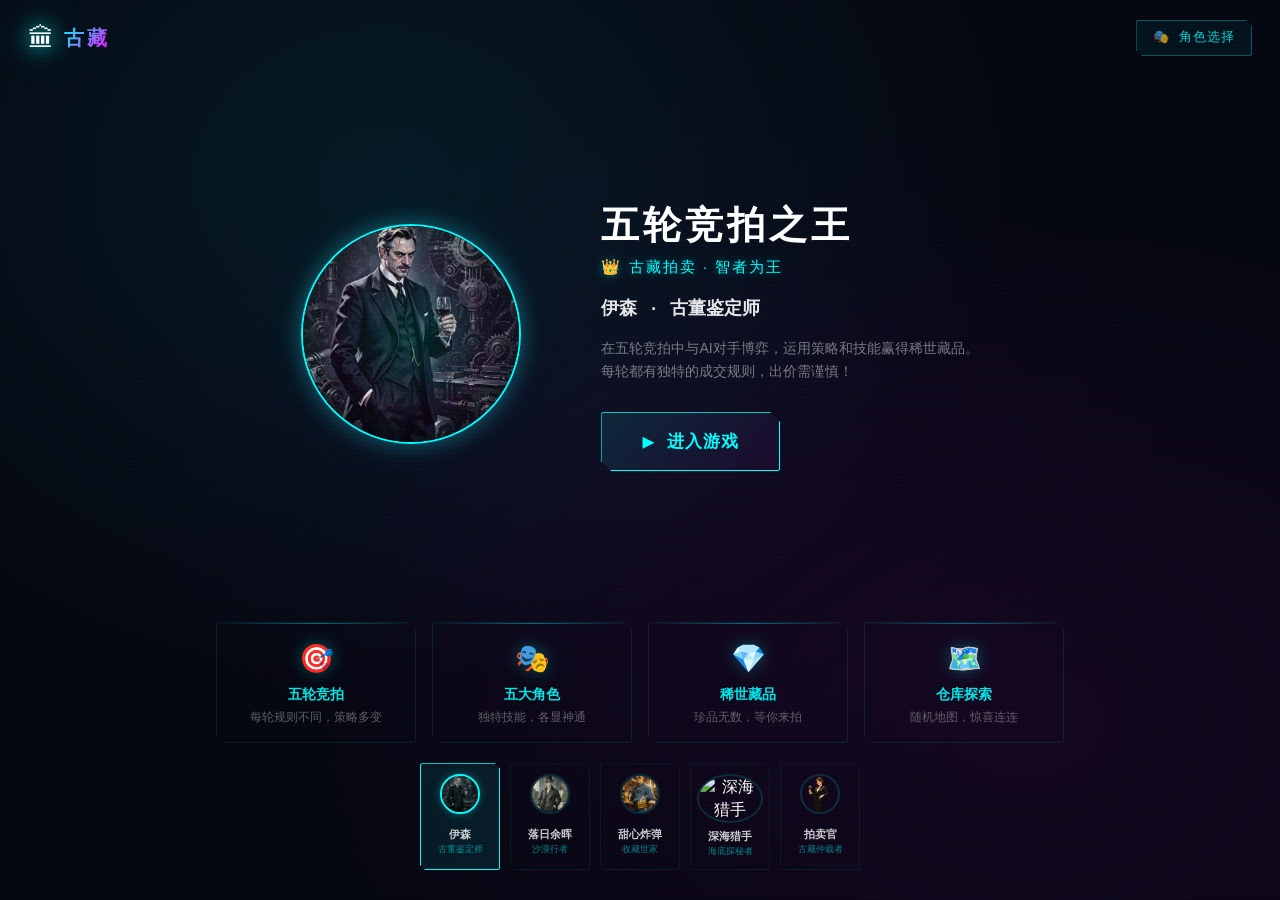
==== commit 7c17d854: "15号下午5点提交" ====
--- a/index.html
+++ b/index.html
@@ -103,6 +103,7 @@
       <span class="lobby-logo-text">古藏</span>
     </div>
     <div class="lobby-balance">
+      <span class="lobby-game-num" id="lobbyGameNum">第 1 局</span>
       <span class="lobby-balance-label">&#x1FA99; 金币</span>
       <span class="lobby-balance-value" id="lobbyGold">3,000,000</span>
     </div>
@@ -182,6 +183,7 @@
     <div class="panel-header">
       <span>&#x2694; 竞拍者</span>
       <span class="panel-header-right">
+        <span class="game-number-badge" id="gameNumberBadge">第 1 局</span>
         <span class="shop-entry" id="shopEntryBtn">&#x1F6D2; 商城</span>
         <span id="roundInfo">第 1/5 轮</span>
       </span>
@@ -232,6 +234,15 @@
       <div class="round-badge">
         <span class="round-num" id="roundTag">第 1 轮</span>
       </div>
+      <div class="countdown-container" id="countdownContainer">
+        <div class="countdown-display">
+          <span class="countdown-number" id="countdownNumber">30</span>
+          <span class="countdown-label">秒</span>
+        </div>
+        <div class="countdown-progress">
+          <div class="countdown-progress-bar" id="countdownProgressBar"></div>
+        </div>
+      </div>
       <div class="price-label">当前最高出价</div>
       <div class="top-price"><span class="currency">¥</span> <span id="topPrice">0</span></div>
       <div class="bidder-name" id="topBidder"></div>
@@ -249,6 +260,20 @@
           <div class="quick-btn" data-amount="600000">60w</div>
           <div class="quick-btn" data-amount="900000">90w</div>
         </div>
+      </div>
+      <div class="bid-multiplier-row">
+        <span class="multiplier-label">倍数</span>
+        <div class="multiplier-quick-btns">
+          <div class="multiplier-btn active" data-multiplier="1.0">1.0</div>
+          <div class="multiplier-btn" data-multiplier="1.2">1.2</div>
+          <div class="multiplier-btn" data-multiplier="1.3">1.3</div>
+          <div class="multiplier-btn" data-multiplier="1.4">1.4</div>
+          <div class="multiplier-btn" data-multiplier="1.5">1.5</div>
+          <div class="multiplier-btn" data-multiplier="2.0">2.0</div>
+        </div>
+        <input type="text" class="multiplier-input" id="multiplierInput" value="1.0" inputmode="decimal">
+        <span class="multiplier-x">×</span>
+        <span class="multiplier-result" id="multiplierResult">= ¥ 0</span>
       </div>
       <div class="bid-actions">
         <button class="btn-confirm" id="btnConfirm">确认出价</button>
@@ -275,12 +300,16 @@
   <div class="settle-row">
     <div class="settle-left">
       <div id="settleTitle" class="settle-title">竞拍成功</div>
+      <div class="settle-game-info" id="settleGameInfo">
+        <span class="settle-game-badge" id="settleGameBadge">第 1 局</span>
+      </div>
       <div class="settle-label">成交价格</div>
       <div class="info-val" id="settleCost">¥ 0</div>
       <div class="settle-label">藏品总估值</div>
       <div class="info-val" id="settleTotalVal">¥ 0</div>
       <div id="settleProfitLabel" class="settle-label">利润</div>
       <div class="profit-number" id="settleProfit">¥ 0</div>
+      <div class="settle-remaining" id="settleRemaining"></div>
     </div>
     <div class="settle-center">
       <div class="settle-header">
@@ -359,16 +388,35 @@
 
 <div class="shop-overlay" id="shopOverlay">
   <div class="shop-panel">
-    <div class="shop-close" id="shopClose">&#x2715;</div>
-    <div class="shop-title">&#x1F6D2; 哈夫商城</div>
-    <div class="shop-subtitle">用拍卖赚来的哈夫币购买强力道具</div>
-    <div class="shop-balance">
-      <div class="bal-label">我的哈夫币</div>
-      <div class="bal-val"><span id="shopHafCoins">0</span></div>
-    </div>
-    <div class="shop-items" id="shopItems"></div>
+    <div class="shop-header">
+      <div class="shop-header-glow"></div>
+      <div class="shop-title-row">
+        <span class="shop-title-icon">&#x1F6D2;</span>
+        <div class="shop-title">哈夫商城</div>
+      </div>
+      <div class="shop-subtitle">用拍卖赚来的哈夫币购买强力道具</div>
+      <div class="shop-close" id="shopClose">&#x2715;</div>
+    </div>
+    <div class="shop-balance-row">
+      <div class="shop-balance">
+        <span class="bal-icon">&#x1FA99;</span>
+        <div>
+          <div class="bal-label">我的哈夫币</div>
+          <div class="bal-val"><span id="shopHafCoins">0</span></div>
+        </div>
+      </div>
+      <div class="shop-item-count">背包 <strong id="shopSlotCount">0</strong>/5</div>
+    </div>
+    <div class="shop-tabs" id="shopTabs"></div>
+    <div class="shop-body" id="shopBody">
+      <div class="shop-featured" id="shopFeatured"></div>
+      <div class="shop-items" id="shopItems"></div>
+    </div>
     <div class="shop-inventory">
-      <div class="shop-inv-title">&#x1F4E6; 当前物品栏（数字键 1-5 使用）</div>
+      <div class="shop-inv-header">
+        <div class="shop-inv-title"><span class="inv-icon">&#x1F4E6;</span> 当前物品栏</div>
+        <div class="shop-inv-hint">数字键 1-5 使用</div>
+      </div>
       <div class="shop-inv-slots" id="shopInvSlots"></div>
     </div>
   </div>
--- a/styles/global.css
+++ b/styles/global.css
@@ -1,11 +1,46 @@
-*{margin:0;padding:0;box-sizing:border-box;-webkit-tap-highlight-color:transparent;}
-body{font-family:"PingFang SC","Microsoft YaHei",sans-serif;color:#fff;line-height:1.4;overflow:hidden;height:100vh;background:#0a0a0a;user-select:none}
-body::before{content:'';position:fixed;inset:0;z-index:0;background:url('../1.png')center/cover no-repeat;opacity:0.08;pointer-events:none}
-.game-wrapper{display:grid;grid-template-columns:1fr 1.3fr 1fr;gap:12px;padding:12px;height:100vh;max-width:1800px;margin:0 auto;position:relative;z-index:1}
-.glass-panel{background:rgba(255,255,255,0.03);border:1px solid #222;display:flex;flex-direction:column;overflow:hidden;border-radius:6px}
-.panel-header{padding:10px 14px;background:rgba(255,255,255,0.04);border-bottom:1px solid #2a2a2a;font-size:11px;color:#888;display:flex;justify-content:space-between;align-items:center;letter-spacing:1px}
+*{margin:0;padding:0;box-sizing:border-box;-webkit-tap-highlight-color:transparent}
+:root{
+  --cyber-cyan:#0ff;
+  --cyber-magenta:#f0f;
+  --cyber-purple:#b000ff;
+  --cyber-neon-green:#39ff14;
+  --cyber-gold:#ffd700;
+  --cyber-hot:#ff3366;
+  --cyber-dark:#0a0a14;
+  --cyber-darker:#060610;
+  --cyber-panel:rgba(10,12,20,0.55);
+  --cyber-border:rgba(0,255,255,0.15);
+  --cyber-glow-cyan:0 0 10px rgba(0,255,255,0.3),0 0 30px rgba(0,255,255,0.1);
+  --cyber-glow-magenta:0 0 10px rgba(255,0,255,0.3),0 0 30px rgba(255,0,255,0.1);
+  --cyber-glow-gold:0 0 10px rgba(255,215,0,0.3),0 0 30px rgba(255,215,0,0.1);
+  --cyber-font-mono:'Courier New','Consolas','Source Code Pro',monospace;
+}
+body{font-family:"PingFang SC","Microsoft YaHei",sans-serif;color:#fff;line-height:1.4;overflow:hidden;height:100vh;background:var(--cyber-darker);user-select:none}
+body::before{content:'';position:fixed;inset:0;z-index:0;background:url('../1.png')center/cover no-repeat;opacity:0.18;pointer-events:none;filter:hue-rotate(180deg) saturate(0.4)}
+body::after{content:'';position:fixed;inset:0;z-index:99999;pointer-events:none;background:repeating-linear-gradient(0deg,transparent,transparent 2px,rgba(0,255,255,0.015) 2px,rgba(0,255,255,0.015) 4px);animation:scanlineMove 8s linear infinite}
+@keyframes scanlineMove{0%{background-position:0 0}100%{background-position:0 100vh}}
+.game-wrapper{display:grid;grid-template-columns:1fr 1.1fr 1fr;gap:12px;padding:12px;height:100vh;max-width:1800px;margin:0 auto;position:relative;z-index:1}
+.glass-panel{background:var(--cyber-panel);border:1px solid var(--cyber-border);display:flex;flex-direction:column;overflow:hidden;border-radius:2px;backdrop-filter:blur(14px);-webkit-backdrop-filter:blur(14px);position:relative;clip-path:polygon(0 0,calc(100% - 12px) 0,100% 12px,100% 100%,12px 100%,0 calc(100% - 12px));animation:borderGlow 4s ease-in-out infinite}
+.glass-panel::before{content:'';position:absolute;top:0;left:0;right:0;height:1px;background:linear-gradient(90deg,transparent,var(--cyber-cyan),transparent);opacity:0.5;pointer-events:none}
+.glass-panel::after{content:'';position:absolute;inset:0;background:linear-gradient(135deg,rgba(0,255,255,0.02) 0%,transparent 40%,rgba(255,0,255,0.02) 100%);pointer-events:none;border-radius:2px}
+.panel-header{padding:10px 14px;background:rgba(0,255,255,0.03);border-bottom:1px solid rgba(0,255,255,0.1);font-size:11px;color:rgba(0,255,255,0.6);display:flex;justify-content:space-between;align-items:center;letter-spacing:1px;font-family:var(--cyber-font-mono);text-transform:uppercase;position:relative}
+.panel-header::after{content:'';position:absolute;bottom:0;left:10%;right:10%;height:1px;background:linear-gradient(90deg,transparent,rgba(0,255,255,0.3),transparent)}
+
+@keyframes cyberGlitch{0%,100%{text-shadow:2px 0 var(--cyber-cyan),-2px 0 var(--cyber-magenta)}25%{text-shadow:-2px 0 var(--cyber-cyan),2px 0 var(--cyber-magenta)}50%{text-shadow:2px 2px var(--cyber-cyan),-2px -2px var(--cyber-magenta)}75%{text-shadow:-2px 2px var(--cyber-cyan),2px -2px var(--cyber-magenta)}}
+@keyframes cyberFlicker{0%,100%{opacity:1}92%{opacity:1}93%{opacity:0.8}94%{opacity:1}96%{opacity:0.9}97%{opacity:1}}
+@keyframes neonPulse{0%,100%{box-shadow:0 0 5px rgba(0,255,255,0.2),0 0 15px rgba(0,255,255,0.1)}50%{box-shadow:0 0 10px rgba(0,255,255,0.4),0 0 30px rgba(0,255,255,0.15)}}
+@keyframes dataScan{0%{top:-2px}100%{top:calc(100% + 2px)}}
+@keyframes borderGlow{0%,100%{border-color:rgba(0,255,255,0.15)}50%{border-color:rgba(0,255,255,0.35)}}
+@keyframes hudCornerPulse{0%,100%{opacity:0.4}50%{opacity:0.8}}
+@keyframes numberRoll{0%{transform:translateY(100%);opacity:0}100%{transform:translateY(0);opacity:1}}
+@keyframes holoShift{0%,100%{background-position:0% 50%}50%{background-position:100% 50%}}
+@keyframes holoBreath{0%,100%{box-shadow:0 0 8px rgba(0,255,255,0.15),inset 0 0 8px rgba(0,255,255,0.03)}50%{box-shadow:0 0 18px rgba(0,255,255,0.3),inset 0 0 15px rgba(0,255,255,0.06)}}
+@keyframes holoBreathRed{0%,100%{box-shadow:0 0 8px rgba(255,0,0,0.15),inset 0 0 8px rgba(255,0,0,0.03)}50%{box-shadow:0 0 20px rgba(255,0,0,0.4),inset 0 0 15px rgba(255,0,0,0.06)}}
+@keyframes holoBreathGold{0%,100%{box-shadow:0 0 8px rgba(255,215,0,0.15),inset 0 0 8px rgba(255,215,0,0.03)}50%{box-shadow:0 0 20px rgba(255,215,0,0.4),inset 0 0 15px rgba(255,215,0,0.06)}}
+
+@font-face{font-family:'CyberMono';src:local('Courier New'),local('Consolas'),local('monospace')}
 
 @media(max-width:900px){
 .game-wrapper{grid-template-columns:1fr;height:auto;min-height:100vh;gap:8px;padding:8px}
-.glass-panel{max-height:50vh}
+.glass-panel{max-height:50vh;clip-path:none}
 }
--- a/styles/player-list.css
+++ b/styles/player-list.css
@@ -1,18 +1,22 @@
-.player-card{padding:12px 14px;border-bottom:1px solid #111;display:flex;align-items:center;gap:10px;transition:0.3s}
-.player-card.active{background:rgba(255,215,0,0.06);border-left:3px solid #ffd700}
-.player-card.winner-card{background:rgba(68,255,68,0.06);border-left:3px solid #44ff44}
-.player-card.loser-card{background:rgba(255,68,68,0.06);border-left:3px solid #ff4444}
-.avatar-frame{width:44px;height:44px;border:2px solid #444;flex-shrink:0;overflow:hidden;background:#111;border-radius:50%}
+.player-card{padding:12px 14px;border-bottom:1px solid rgba(0,255,255,0.06);display:flex;align-items:center;gap:10px;transition:0.3s;position:relative}
+.player-card::after{content:'';position:absolute;bottom:0;left:10%;right:10%;height:1px;background:linear-gradient(90deg,transparent,rgba(0,255,255,0.08),transparent)}
+.player-card.active{background:rgba(0,255,255,0.04);border-left:2px solid var(--cyber-cyan);box-shadow:inset 3px 0 15px rgba(0,255,255,0.05);animation:holoBreath 3s ease-in-out infinite}
+.player-card.winner-card{background:rgba(57,255,20,0.04);border-left:2px solid var(--cyber-neon-green);box-shadow:inset 3px 0 15px rgba(57,255,20,0.05)}
+.player-card.loser-card{background:rgba(255,51,102,0.04);border-left:2px solid var(--cyber-hot);box-shadow:inset 3px 0 15px rgba(255,51,102,0.05)}
+.avatar-frame{width:44px;height:44px;border:2px solid rgba(0,255,255,0.2);flex-shrink:0;overflow:hidden;background:rgba(10,10,20,0.6);border-radius:50%;position:relative;backdrop-filter:blur(4px);-webkit-backdrop-filter:blur(4px)}
+.avatar-frame::after{content:'';position:absolute;inset:-1px;border-radius:50%;border:1px solid transparent;background:conic-gradient(from 0deg,transparent,rgba(0,255,255,0.3),transparent,rgba(255,0,255,0.3),transparent) border-box;-webkit-mask:linear-gradient(#fff 0 0) padding-box,linear-gradient(#fff 0 0);-webkit-mask-composite:xor;mask-composite:exclude;animation:borderGlow 3s ease-in-out infinite}
 .avatar-frame img{width:100%;height:100%;object-fit:cover;display:block}
-.avatar-frame.active-frame{border-color:#ffd700;box-shadow:0 0 12px rgba(255,215,0,0.25)}
+.avatar-frame.active-frame{border-color:var(--cyber-cyan);box-shadow:0 0 12px rgba(0,255,255,0.3),0 0 24px rgba(0,255,255,0.1)}
+.avatar-frame.active-frame::after{background:conic-gradient(from 0deg,transparent,rgba(0,255,255,0.5),transparent,rgba(255,0,255,0.5),transparent) border-box}
 .player-info{flex:1;min-width:0}
-.player-name{font-size:13px;font-weight:600;letter-spacing:0.5px}
-.p-money{color:#ffd700;font-size:12px;margin-top:2px;font-family:'Tahoma'}
-.p-status{font-size:10px;color:#555;margin-top:2px}
-.p-hafcoins{color:#00ccff;font-size:11px;margin-top:1px;font-family:'Tahoma'}
-.p-hafcoins .haf-icon{display:inline-block;width:10px;height:10px;background:linear-gradient(135deg,#00ccff,#0088cc);border-radius:50%;vertical-align:middle;margin-right:2px;box-shadow:0 0 4px rgba(0,204,255,0.4)}
-.shop-entry{display:inline-flex;align-items:center;gap:4px;padding:4px 10px;background:rgba(0,204,255,0.08);border:1px solid rgba(0,204,255,0.25);border-radius:4px;font-size:11px;color:#00ccff;cursor:pointer;transition:0.2s;white-space:nowrap}
-.shop-entry:hover{background:rgba(0,204,255,0.15);border-color:#00ccff}
-.map-entry{cursor:pointer;display:inline-flex;align-items:center;gap:4px;padding:4px 10px;background:rgba(255,215,0,0.08);border:1px solid rgba(255,215,0,0.2);border-radius:4px;font-size:11px;color:#ffd700;transition:0.2s;white-space:nowrap}
-.map-entry:hover,.map-entry:active{background:rgba(255,215,0,0.15);border-color:#ffd700}
+.player-name{font-size:13px;font-weight:600;letter-spacing:0.5px;font-family:var(--cyber-font-mono)}
+.p-money{color:var(--cyber-gold);font-size:12px;margin-top:2px;font-family:var(--cyber-font-mono);text-shadow:0 0 8px rgba(255,215,0,0.2)}
+.p-status{font-size:10px;color:rgba(0,255,255,0.4);margin-top:2px;font-family:var(--cyber-font-mono);letter-spacing:1px;text-transform:uppercase}
+.p-hafcoins{color:var(--cyber-cyan);font-size:11px;margin-top:1px;font-family:var(--cyber-font-mono)}
+.p-hafcoins .haf-icon{display:inline-block;width:10px;height:10px;background:linear-gradient(135deg,var(--cyber-cyan),var(--cyber-magenta));border-radius:50%;vertical-align:middle;margin-right:2px;box-shadow:0 0 6px rgba(0,255,255,0.4)}
+.shop-entry{display:inline-flex;align-items:center;gap:4px;padding:4px 10px;background:rgba(0,255,255,0.05);border:1px solid rgba(0,255,255,0.2);border-radius:2px;font-size:11px;color:var(--cyber-cyan);cursor:pointer;transition:0.2s;white-space:nowrap;font-family:var(--cyber-font-mono);clip-path:polygon(0 0,calc(100% - 4px) 0,100% 4px,100% 100%,4px 100%,0 calc(100% - 4px))}
+.shop-entry:hover{background:rgba(0,255,255,0.1);border-color:var(--cyber-cyan);box-shadow:0 0 10px rgba(0,255,255,0.15)}
+.map-entry{cursor:pointer;display:inline-flex;align-items:center;gap:4px;padding:4px 10px;background:rgba(255,0,255,0.05);border:1px solid rgba(255,0,255,0.2);border-radius:2px;font-size:11px;color:var(--cyber-magenta);transition:0.2s;white-space:nowrap;font-family:var(--cyber-font-mono);clip-path:polygon(0 0,calc(100% - 4px) 0,100% 4px,100% 100%,4px 100%,0 calc(100% - 4px))}
+.map-entry:hover,.map-entry:active{background:rgba(255,0,255,0.1);border-color:var(--cyber-magenta);box-shadow:0 0 10px rgba(255,0,255,0.15)}
 .panel-header-right{display:flex;gap:8px;align-items:center}
+.game-number-badge{display:inline-flex;align-items:center;padding:3px 10px;background:linear-gradient(135deg,rgba(255,0,255,0.1),rgba(0,255,255,0.08));border:1px solid rgba(255,0,255,0.3);border-radius:2px;font-size:11px;font-weight:700;color:var(--cyber-magenta);white-space:nowrap;letter-spacing:0.5px;font-family:var(--cyber-font-mono);clip-path:polygon(0 0,calc(100% - 4px) 0,100% 4px,100% 100%,4px 100%,0 calc(100% - 4px));text-shadow:0 0 8px rgba(255,0,255,0.3)}
--- a/styles/auction-area.css
+++ b/styles/auction-area.css
@@ -1,41 +1,69 @@
 .main-arena{display:flex;flex-direction:column;gap:10px;overflow-y:auto;min-height:0}
 .main-arena::-webkit-scrollbar{width:4px}
 .main-arena::-webkit-scrollbar-track{background:transparent}
-.main-arena::-webkit-scrollbar-thumb{background:#333;border-radius:2px}
-.auction-top{background:#0c0e12;padding:16px 20px 12px;border:1px solid #2a2a2a;text-align:center;position:relative}
+.main-arena::-webkit-scrollbar-thumb{background:rgba(0,255,255,0.2);border-radius:2px}
+.auction-top{background:rgba(8,10,18,0.55);padding:16px 20px 12px;border:1px solid rgba(0,255,255,0.12);text-align:center;position:relative;clip-path:polygon(0 0,calc(100% - 14px) 0,100% 14px,100% 100%,14px 100%,0 calc(100% - 14px));backdrop-filter:blur(14px);-webkit-backdrop-filter:blur(14px)}
+.auction-top::before{content:'';position:absolute;top:0;left:0;right:0;height:1px;background:linear-gradient(90deg,transparent,var(--cyber-cyan),transparent);opacity:0.6}
+.auction-top::after{content:'';position:absolute;inset:0;background:linear-gradient(180deg,rgba(0,255,255,0.03) 0%,transparent 50%,rgba(255,0,255,0.02) 100%);pointer-events:none}
 .round-badge{display:inline-flex;align-items:center;gap:8px;margin-bottom:6px}
-.round-num{background:#c0392b;font-size:10px;padding:3px 14px;font-weight:700;letter-spacing:2px;border-radius:2px}
-.round-rule{font-size:10px;color:#f39c12;letter-spacing:1px;background:rgba(243,156,18,0.1);padding:3px 10px;border-radius:2px;border:1px solid rgba(243,156,18,0.2)}
-.price-label{color:#666;font-size:11px;margin-top:4px}
-.top-price{font-size:44px;font-weight:900;font-family:'Arial Black';margin:2px 0;letter-spacing:1px}
-.top-price .currency{font-size:24px;color:#888}
-.bidder-name{font-size:11px;color:#f39c12;min-height:18px}
-.bid-panel{background:#101010;padding:12px 14px;border-top:1px solid #222}
+.round-num{background:linear-gradient(135deg,var(--cyber-magenta),var(--cyber-hot));font-size:10px;padding:3px 14px;font-weight:700;letter-spacing:2px;border-radius:2px;font-family:var(--cyber-font-mono);text-transform:uppercase;box-shadow:0 0 10px rgba(255,0,255,0.2)}
+.round-rule{font-size:10px;color:var(--cyber-cyan);letter-spacing:1px;background:rgba(0,255,255,0.06);padding:3px 10px;border-radius:2px;border:1px solid rgba(0,255,255,0.2);font-family:var(--cyber-font-mono)}
+.price-label{color:rgba(0,255,255,0.4);font-size:11px;margin-top:4px;font-family:var(--cyber-font-mono);text-transform:uppercase;letter-spacing:2px}
+.top-price{font-size:44px;font-weight:900;font-family:var(--cyber-font-mono);margin:2px 0;letter-spacing:1px;color:var(--cyber-cyan);text-shadow:0 0 20px rgba(0,255,255,0.4),0 0 40px rgba(0,255,255,0.1);animation:cyberFlicker 6s ease-in-out infinite}
+.top-price .currency{font-size:24px;color:rgba(0,255,255,0.4)}
+.bidder-name{font-size:11px;color:var(--cyber-magenta);min-height:18px;font-family:var(--cyber-font-mono);text-shadow:0 0 8px rgba(255,0,255,0.3)}
+.bid-panel{background:rgba(8,10,18,0.5);padding:12px 14px;border-top:1px solid rgba(0,255,255,0.08);position:relative;backdrop-filter:blur(14px);-webkit-backdrop-filter:blur(14px)}
+.bid-panel::before{content:'';position:absolute;top:0;left:0;right:0;height:1px;background:linear-gradient(90deg,transparent,rgba(0,255,255,0.2),transparent)}
 .bid-input-row{display:flex;gap:8px;margin-bottom:8px}
 .bid-input-area{flex:1;position:relative}
-.bid-input-display{width:100%;padding:12px 14px;background:#0a0a0a;border:1px solid #333;color:#ffd700;font-size:18px;font-weight:700;font-family:'Arial Black';text-align:right;cursor:pointer;outline:none;transition:0.2s;letter-spacing:1px}
-.bid-input-display:focus,.bid-input-display:active{border-color:#ffd700;box-shadow:0 0 10px rgba(255,215,0,0.1)}
-.bid-input-display::placeholder{color:#444;font-weight:400;font-size:13px}
+.bid-input-display{width:100%;padding:12px 14px;background:rgba(0,10,20,0.45);border:1px solid rgba(0,255,255,0.2);color:var(--cyber-gold);font-size:18px;font-weight:700;font-family:var(--cyber-font-mono);text-align:right;cursor:pointer;outline:none;transition:0.2s;letter-spacing:1px;backdrop-filter:blur(6px);-webkit-backdrop-filter:blur(6px)}
+.bid-input-display:focus,.bid-input-display:active{border-color:var(--cyber-cyan);box-shadow:0 0 15px rgba(0,255,255,0.15),inset 0 0 15px rgba(0,255,255,0.03)}
+.bid-input-display::placeholder{color:rgba(0,255,255,0.25);font-weight:400;font-size:13px}
 .quick-btns{display:flex;flex-direction:column;gap:5px}
-.quick-btn{padding:8px 4px;background:#1a1508;border:1px solid #665018;color:#ffd700;font-size:12px;font-weight:700;cursor:pointer;border-radius:3px;transition:0.15s;white-space:nowrap;width:58px;text-align:center}
-.quick-btn:hover,.quick-btn:active{background:#2a2008;border-color:#ffd700}
+.quick-btn{padding:8px 4px;background:rgba(0,255,255,0.04);border:1px solid rgba(0,255,255,0.15);color:var(--cyber-cyan);font-size:12px;font-weight:700;cursor:pointer;border-radius:2px;transition:0.15s;white-space:nowrap;width:58px;text-align:center;font-family:var(--cyber-font-mono);clip-path:polygon(0 0,calc(100% - 4px) 0,100% 4px,100% 100%,4px 100%,0 calc(100% - 4px))}
+.quick-btn:hover,.quick-btn:active{background:rgba(0,255,255,0.1);border-color:var(--cyber-cyan);box-shadow:0 0 10px rgba(0,255,255,0.15)}
+.bid-multiplier-row{display:flex;align-items:center;gap:8px;padding:8px 0;border-top:1px solid rgba(0,255,255,0.06)}
+.multiplier-label{color:rgba(0,255,255,0.5);font-size:11px;font-weight:600;letter-spacing:1px;white-space:nowrap;font-family:var(--cyber-font-mono)}
+.multiplier-quick-btns{display:flex;gap:4px;flex:1;overflow-x:auto}
+.multiplier-quick-btns::-webkit-scrollbar{display:none}
+.multiplier-btn{padding:5px 10px;background:rgba(0,255,255,0.03);border:1px solid rgba(0,255,255,0.1);color:rgba(0,255,255,0.4);font-size:11px;font-weight:700;cursor:pointer;border-radius:2px;transition:0.15s;white-space:nowrap;user-select:none;font-family:var(--cyber-font-mono)}
+.multiplier-btn:hover{border-color:var(--cyber-magenta);color:var(--cyber-magenta);background:rgba(255,0,255,0.05)}
+.multiplier-btn.active{border-color:var(--cyber-magenta);color:var(--cyber-magenta);background:rgba(255,0,255,0.08);box-shadow:0 0 10px rgba(255,0,255,0.15)}
+.multiplier-input{width:52px;padding:5px 6px;background:rgba(0,10,20,0.45);border:1px solid rgba(0,255,255,0.15);color:var(--cyber-cyan);font-size:12px;font-weight:700;text-align:center;border-radius:2px;outline:none;transition:0.2s;font-family:var(--cyber-font-mono);backdrop-filter:blur(6px);-webkit-backdrop-filter:blur(6px)}
+.multiplier-input:focus{border-color:var(--cyber-cyan);box-shadow:0 0 10px rgba(0,255,255,0.15)}
+.multiplier-x{color:rgba(0,255,255,0.3);font-size:13px;font-weight:700;font-family:var(--cyber-font-mono)}
+.multiplier-result{color:var(--cyber-neon-green);font-size:13px;font-weight:700;white-space:nowrap;min-width:90px;text-align:right;font-family:var(--cyber-font-mono);text-shadow:0 0 8px rgba(57,255,20,0.3)}
 .bid-actions{display:flex;gap:8px}
-.btn-confirm{flex:1;padding:14px;background:linear-gradient(135deg,#d4a017,#f5c542);color:#000;border:none;font-size:17px;font-weight:900;cursor:pointer;border-radius:4px;letter-spacing:3px;transition:0.2s;text-shadow:0 1px 0 rgba(255,255,255,0.2)}
-.btn-confirm:hover,.btn-confirm:active{transform:translateY(-1px);box-shadow:0 4px 20px rgba(212,160,23,0.4)}
+.btn-confirm{flex:1;padding:14px;background:linear-gradient(135deg,rgba(0,255,255,0.15),rgba(255,0,255,0.1));color:var(--cyber-cyan);border:1px solid var(--cyber-cyan);font-size:17px;font-weight:900;cursor:pointer;border-radius:2px;letter-spacing:3px;transition:0.2s;font-family:var(--cyber-font-mono);clip-path:polygon(0 0,calc(100% - 8px) 0,100% 8px,100% 100%,8px 100%,0 calc(100% - 8px));text-transform:uppercase;box-shadow:0 0 15px rgba(0,255,255,0.15);position:relative;overflow:hidden}
+.btn-confirm::before{content:'';position:absolute;top:0;left:-100%;width:100%;height:100%;background:linear-gradient(90deg,transparent,rgba(0,255,255,0.2),transparent);transition:0.5s}
+.btn-confirm:hover,.btn-confirm:active{transform:translateY(-1px);box-shadow:0 0 25px rgba(0,255,255,0.3),0 0 50px rgba(0,255,255,0.1)}
+.btn-confirm:hover::before{left:100%}
 .btn-confirm:disabled{opacity:0.3;transform:none;box-shadow:none;cursor:not-allowed}
-.btn-pass{width:80px;padding:14px 0;background:transparent;border:1px solid #333;color:#666;font-size:13px;cursor:pointer;border-radius:4px;transition:0.2s;font-weight:600}
-.btn-pass:hover,.btn-pass:active{border-color:#555;color:#999}
-@keyframes priceFlash{0%,100%{color:#ffd700}50%{color:#fff}}
+.btn-pass{width:80px;padding:14px 0;background:transparent;border:1px solid rgba(255,0,255,0.2);color:rgba(255,0,255,0.5);font-size:13px;cursor:pointer;border-radius:2px;transition:0.2s;font-weight:600;font-family:var(--cyber-font-mono)}
+.btn-pass:hover,.btn-pass:active{border-color:var(--cyber-magenta);color:var(--cyber-magenta);box-shadow:0 0 10px rgba(255,0,255,0.15)}
+@keyframes priceFlash{0%,100%{color:var(--cyber-cyan);text-shadow:0 0 20px rgba(0,255,255,0.4)}50%{color:#fff;text-shadow:0 0 30px rgba(0,255,255,0.6)}}
 .price-flash{animation:priceFlash 0.3s ease 3}
-#bid-logs{flex:1;overflow-y:auto;padding:10px 14px;font-size:12px;background:#080808;border:1px solid #1e1e1e;min-height:0;max-height:280px}
+#bid-logs{flex:1;overflow-y:auto;padding:10px 14px;font-size:12px;background:rgba(0,5,10,0.5);border:1px solid rgba(0,255,255,0.06);min-height:0;max-height:280px;position:relative;backdrop-filter:blur(12px);-webkit-backdrop-filter:blur(12px)}
+#bid-logs::before{content:'';position:absolute;top:0;left:0;right:0;height:1px;background:linear-gradient(90deg,transparent,rgba(0,255,255,0.15),transparent)}
 #bid-logs::-webkit-scrollbar{width:3px}
 #bid-logs::-webkit-scrollbar-track{background:transparent}
-#bid-logs::-webkit-scrollbar-thumb{background:#333;border-radius:2px}
-.log-item{display:flex;justify-content:space-between;padding:7px 0;border-bottom:1px solid #111;animation:logSlide 0.3s ease-out}
+#bid-logs::-webkit-scrollbar-thumb{background:rgba(0,255,255,0.2);border-radius:2px}
+.log-item{display:flex;justify-content:space-between;padding:7px 0;border-bottom:1px solid rgba(0,255,255,0.04);animation:logSlide 0.3s ease-out}
 @keyframes logSlide{from{opacity:0;transform:translateX(-10px)}to{opacity:1;transform:translateX(0)}}
-.log-item .name{color:#aaa}.log-item .bid{font-weight:600}
-.log-item.me .name{color:#ffd700}.log-item.me .bid{color:#ffd700}
-.log-item.top{background:rgba(255,215,0,0.04)}
-.log-item.top .name{color:#ffd700}.log-item.top .bid{color:#ffd700;font-size:14px}
-.log-system{color:#f39c12;background:rgba(243,156,18,0.06);padding:6px 10px;font-size:11px;border-left:2px solid #f39c12;margin-bottom:4px;animation:logSlide 0.4s ease-out}
-.log-skill{color:#00a2ff;background:rgba(0,162,255,0.08);padding:5px 10px;font-size:11px;border-left:3px solid #00a2ff;margin-bottom:4px;animation:logSlide 0.4s ease-out}
+.log-item .name{color:rgba(255,255,255,0.5);font-family:var(--cyber-font-mono)}.log-item .bid{font-weight:600;font-family:var(--cyber-font-mono)}
+.log-item.me .name{color:var(--cyber-cyan)}.log-item.me .bid{color:var(--cyber-cyan)}
+.log-item.top{background:rgba(0,255,255,0.03)}
+.log-item.top .name{color:var(--cyber-cyan)}.log-item.top .bid{color:var(--cyber-cyan);font-size:14px;text-shadow:0 0 8px rgba(0,255,255,0.3)}
+.log-system{color:var(--cyber-gold);background:rgba(255,215,0,0.04);padding:6px 10px;font-size:11px;border-left:2px solid var(--cyber-gold);margin-bottom:4px;animation:logSlide 0.4s ease-out;font-family:var(--cyber-font-mono)}
+.log-skill{color:var(--cyber-magenta);background:rgba(255,0,255,0.05);padding:5px 10px;font-size:11px;border-left:3px solid var(--cyber-magenta);margin-bottom:4px;animation:logSlide 0.4s ease-out;font-family:var(--cyber-font-mono)}
+
+.countdown-container{margin:8px 0;padding:8px;background:rgba(0,255,255,0.02);border-radius:2px;border:1px solid rgba(0,255,255,0.08);position:relative;backdrop-filter:blur(6px);-webkit-backdrop-filter:blur(6px)}
+.countdown-container::before{content:'';position:absolute;top:0;left:0;right:0;height:1px;background:linear-gradient(90deg,transparent,rgba(0,255,255,0.2),transparent)}
+.countdown-display{display:flex;align-items:center;justify-content:center;gap:4px;margin-bottom:6px}
+.countdown-number{font-size:28px;font-weight:900;font-family:var(--cyber-font-mono);color:var(--cyber-cyan);text-shadow:0 0 15px rgba(0,255,255,0.4),0 0 30px rgba(0,255,255,0.15)}
+.countdown-label{font-size:12px;color:rgba(0,255,255,0.4);font-weight:600;font-family:var(--cyber-font-mono)}
+.countdown-progress{height:4px;background:rgba(0,255,255,0.06);border-radius:2px;overflow:hidden}
+.countdown-progress-bar{height:100%;background:linear-gradient(90deg,var(--cyber-cyan),var(--cyber-magenta));border-radius:2px;transition:width 1s linear;width:100%;box-shadow:0 0 8px rgba(0,255,255,0.3)}
+.countdown-warning .countdown-number{color:var(--cyber-gold);animation:pulse 0.5s infinite;text-shadow:0 0 15px rgba(255,215,0,0.4)}
+.countdown-critical .countdown-number{color:var(--cyber-hot);animation:pulse 0.3s infinite;text-shadow:0 0 15px rgba(255,51,102,0.5)}
+@keyframes pulse{0%,100%{opacity:1}50%{opacity:0.5}}
--- a/styles/numpad.css
+++ b/styles/numpad.css
@@ -1,19 +1,23 @@
 .numpad-overlay{position:fixed;bottom:100px;left:12px;z-index:998;display:none;transform:none;pointer-events:none}
 .numpad-overlay.show{display:block;pointer-events:auto}
-.numpad{background:rgba(18,18,20,0.96);border:1px solid #333;border-radius:10px;padding:14px;width:260px;box-shadow:0 12px 40px rgba(0,0,0,0.7);backdrop-filter:blur(12px)}
-.numpad-display{background:#0a0a0c;border:1px solid #2a2a2a;border-radius:8px;padding:10px 12px;margin-bottom:10px;text-align:right;font-size:22px;font-weight:900;font-family:'Arial Black';color:#ffd700;min-height:44px;letter-spacing:1px;overflow:hidden}
-.numpad-display .hint{color:#444;font-weight:400;font-size:12px}
+.numpad{background:rgba(8,10,18,0.7);border:1px solid rgba(0,255,255,0.2);border-radius:2px;padding:14px;width:260px;box-shadow:0 12px 40px rgba(0,0,0,0.5),0 0 20px rgba(0,255,255,0.05);backdrop-filter:blur(16px);-webkit-backdrop-filter:blur(16px);clip-path:polygon(0 0,calc(100% - 10px) 0,100% 10px,100% 100%,10px 100%,0 calc(100% - 10px));position:relative}
+.numpad::before{content:'';position:absolute;top:0;left:0;right:0;height:1px;background:linear-gradient(90deg,transparent,var(--cyber-cyan),transparent);opacity:0.6}
+.numpad-display{background:rgba(0,10,20,0.55);border:1px solid rgba(0,255,255,0.15);border-radius:2px;padding:10px 12px;margin-bottom:10px;text-align:right;font-size:22px;font-weight:900;font-family:var(--cyber-font-mono);color:var(--cyber-cyan);min-height:44px;letter-spacing:1px;overflow:hidden;box-shadow:inset 0 0 20px rgba(0,255,255,0.03);backdrop-filter:blur(8px);-webkit-backdrop-filter:blur(8px)}
+.numpad-display .hint{color:rgba(0,255,255,0.25);font-weight:400;font-size:12px}
 .numpad-grid{display:grid;grid-template-columns:repeat(4,1fr);gap:5px;margin-bottom:8px}
-.numpad-key{padding:11px 0;background:#1a1a1e;border:1px solid #2a2a2a;color:#fff;font-size:16px;font-weight:700;cursor:pointer;border-radius:6px;transition:0.1s;text-align:center}
-.numpad-key:hover,.numpad-key:active{background:#2a2a2e;border-color:#555}
-.numpad-key.key-clear{color:#e74c3c}
-.numpad-key.key-confirm{background:linear-gradient(135deg,#d4a017,#f5c542);color:#000;border:none;font-size:15px;font-weight:900}
-.numpad-key.key-confirm:hover,.numpad-key.key-confirm:active{background:linear-gradient(135deg,#e6b422,#ffd700)}
+.numpad-key{padding:11px 0;background:transparent;border:1px solid rgba(0,255,255,0.1);color:rgba(255,255,255,0.8);font-size:16px;font-weight:700;cursor:pointer;border-radius:2px;transition:0.1s;text-align:center;font-family:var(--cyber-font-mono);position:relative;overflow:hidden}
+.numpad-key::before{content:'';position:absolute;inset:0;background:linear-gradient(135deg,rgba(0,255,255,0.05),transparent);opacity:0;transition:0.15s}
+.numpad-key:hover,.numpad-key:active{background:rgba(0,255,255,0.08);border-color:rgba(0,255,255,0.3);color:var(--cyber-cyan)}
+.numpad-key:hover::before{opacity:1}
+.numpad-key.key-clear{color:var(--cyber-hot);border-color:rgba(255,51,102,0.2)}
+.numpad-key.key-clear:hover{border-color:var(--cyber-hot);box-shadow:0 0 10px rgba(255,51,102,0.15)}
+.numpad-key.key-confirm{background:linear-gradient(135deg,rgba(0,255,255,0.15),rgba(255,0,255,0.1));color:var(--cyber-cyan);border:1px solid var(--cyber-cyan);font-size:15px;font-weight:900;box-shadow:0 0 10px rgba(0,255,255,0.15)}
+.numpad-key.key-confirm:hover,.numpad-key.key-confirm:active{background:linear-gradient(135deg,rgba(0,255,255,0.25),rgba(255,0,255,0.15));box-shadow:0 0 20px rgba(0,255,255,0.25)}
 .numpad-quick-row{display:flex;gap:5px}
-.numpad-quick{flex:1;padding:9px 0;background:#1a1508;border:1px solid #665018;color:#ffd700;font-size:12px;font-weight:700;cursor:pointer;border-radius:6px;transition:0.15s;text-align:center}
-.numpad-quick:hover,.numpad-quick:active{background:#2a2008;border-color:#ffd700}
-.numpad-close{position:absolute;top:-8px;right:-8px;width:28px;height:28px;background:rgba(255,255,255,0.08);border:1px solid #444;border-radius:50%;color:#aaa;font-size:14px;cursor:pointer;display:flex;align-items:center;justify-content:center;transition:0.2s;z-index:999}
-.numpad-close:hover{color:#fff;border-color:#888}
+.numpad-quick{flex:1;padding:9px 0;background:rgba(255,0,255,0.04);border:1px solid rgba(255,0,255,0.15);color:var(--cyber-magenta);font-size:12px;font-weight:700;cursor:pointer;border-radius:2px;transition:0.15s;text-align:center;font-family:var(--cyber-font-mono)}
+.numpad-quick:hover,.numpad-quick:active{background:rgba(255,0,255,0.1);border-color:var(--cyber-magenta);box-shadow:0 0 10px rgba(255,0,255,0.15)}
+.numpad-close{position:absolute;top:-8px;right:-8px;width:28px;height:28px;background:rgba(255,0,255,0.1);border:1px solid rgba(255,0,255,0.3);border-radius:50%;color:rgba(255,0,255,0.6);font-size:14px;cursor:pointer;display:flex;align-items:center;justify-content:center;transition:0.2s;z-index:999}
+.numpad-close:hover{color:var(--cyber-magenta);border-color:var(--cyber-magenta);box-shadow:0 0 10px rgba(255,0,255,0.3)}
 @media(max-width:900px){
 .numpad-overlay{left:50%;top:auto;bottom:8px;transform:translateX(-50%)}
 .numpad{width:300px}
--- a/styles/warehouse-grid.css
+++ b/styles/warehouse-grid.css
@@ -1,5 +1,11 @@
 .inventory-zone{flex:1;padding:10px;display:flex;flex-direction:column;min-height:0}
-.wh-grid-6{display:grid;grid-template-columns:repeat(6,1fr);grid-auto-rows:1fr;gap:4px;background:#000;flex:1;padding:4px;border:1px solid #1e1e1e}
-.wh-cell{border:1px solid rgba(255,255,255,0.06);background:rgba(255,255,255,0.01);position:relative;display:flex;align-items:center;justify-content:center;transition:0.3s}
-.wh-cell.scan-active{border:1px solid #fff;outline:2px solid #00a2ff;outline-offset:-1px;background:rgba(0,162,255,0.2);z-index:5}
-.wh-cell.actuary-active{border:1px solid #2ecc71;outline:2px solid #2ecc71;outline-offset:-1px;background:rgba(46,204,113,0.2);z-index:6}
+.wh-grid-6{display:grid;grid-template-columns:repeat(6,1fr);grid-auto-rows:1fr;gap:4px;background:rgba(0,5,10,0.4);flex:1;padding:4px;border:1px solid rgba(0,255,255,0.08);position:relative;overflow:hidden;backdrop-filter:blur(12px);-webkit-backdrop-filter:blur(12px)}
+.wh-grid-6::before{content:'';position:absolute;inset:0;background:linear-gradient(0deg,transparent 49.5%,rgba(0,255,255,0.03) 49.5%,rgba(0,255,255,0.03) 50.5%,transparent 50.5%);background-size:100% 20%;pointer-events:none;z-index:1;animation:dataScan 4s linear infinite}
+.wh-cell{border:1px solid rgba(0,255,255,0.06);background:transparent;position:relative;display:flex;align-items:center;justify-content:center;transition:0.3s}
+.wh-cell::before{content:'';position:absolute;inset:0;background:linear-gradient(135deg,rgba(0,255,255,0.02),transparent);opacity:0;transition:0.3s;pointer-events:none}
+.wh-cell:hover::before{opacity:1}
+.wh-cell.scan-active{border:1px solid var(--cyber-cyan);outline:1px solid var(--cyber-cyan);outline-offset:-1px;background:rgba(0,255,255,0.08);z-index:5;box-shadow:0 0 15px rgba(0,255,255,0.2),inset 0 0 15px rgba(0,255,255,0.05);animation:neonPulse 1.5s ease-in-out infinite}
+.wh-cell.actuary-active{border:1px solid var(--cyber-neon-green);outline:1px solid var(--cyber-neon-green);outline-offset:-1px;background:rgba(57,255,20,0.08);z-index:6;box-shadow:0 0 15px rgba(57,255,20,0.2),inset 0 0 15px rgba(57,255,20,0.05);animation:neonPulse 1.5s ease-in-out infinite}
+.wh-cell.scan-reveal-gold{border:1px solid var(--cyber-gold);background:rgba(255,215,0,0.06);box-shadow:inset 0 0 10px rgba(255,215,0,0.08),0 0 10px rgba(255,215,0,0.15)}
+.wh-cell.scan-reveal-red{border:1px solid var(--cyber-hot);background:rgba(255,51,102,0.06);box-shadow:inset 0 0 10px rgba(255,51,102,0.08),0 0 10px rgba(255,51,102,0.15)}
+.wh-cell.scan-reveal-normal{border:1px solid rgba(0,255,255,0.12);background:rgba(0,255,255,0.02)}
--- a/styles/item-bar.css
+++ b/styles/item-bar.css
@@ -1,8 +1,8 @@
 .item-bar{display:flex;gap:4px;margin-top:6px}
-.item-slot{width:36px;height:36px;border:1px solid #333;background:rgba(255,255,255,0.03);border-radius:4px;display:flex;align-items:center;justify-content:center;position:relative;cursor:pointer;transition:0.2s;font-size:16px}
-.item-slot:hover{border-color:#ffd700;background:rgba(255,215,0,0.08)}
+.item-slot{width:36px;height:36px;border:1px solid rgba(0,255,255,0.12);background:transparent;border-radius:2px;display:flex;align-items:center;justify-content:center;position:relative;cursor:pointer;transition:0.2s;font-size:16px;clip-path:polygon(0 0,calc(100% - 4px) 0,100% 4px,100% 100%,4px 100%,0 calc(100% - 4px))}
+.item-slot:hover{border-color:var(--cyber-cyan);background:rgba(0,255,255,0.06);box-shadow:0 0 10px rgba(0,255,255,0.15)}
 .item-slot.used{opacity:0.25;cursor:not-allowed;pointer-events:none}
-.item-slot .slot-key{position:absolute;top:-1px;right:-1px;font-size:8px;color:#ffd700;background:rgba(0,0,0,0.7);padding:0 3px;border-radius:0 3px 0 3px;font-weight:700;line-height:14px;font-family:'Arial'}
+.item-slot .slot-key{position:absolute;top:-1px;right:-1px;font-size:8px;color:var(--cyber-cyan);background:rgba(0,10,20,0.9);padding:0 3px;border-radius:0 3px 0 3px;font-weight:700;line-height:14px;font-family:var(--cyber-font-mono)}
 .item-slot .slot-icon{font-size:16px;line-height:1}
-.item-slot.my-slot{border-color:rgba(255,215,0,0.3)}
-.item-slot.my-slot:hover{border-color:#ffd700;box-shadow:0 0 8px rgba(255,215,0,0.15)}
+.item-slot.my-slot{border-color:rgba(0,255,255,0.25);animation:holoBreath 3s ease-in-out infinite}
+.item-slot.my-slot:hover{border-color:var(--cyber-cyan);box-shadow:0 0 12px rgba(0,255,255,0.2)}
--- a/styles/settlement-modal.css
+++ b/styles/settlement-modal.css
@@ -1,31 +1,46 @@
-.modal{position:fixed;inset:0;z-index:999;display:none;background:rgba(0,0,0,0.8) url('../1.png') center/cover no-repeat;backdrop-filter:blur(8px)}
+.modal{position:fixed;inset:0;z-index:999;display:none;background:rgba(0,0,0,0.65) url('../1.png') center/cover no-repeat;backdrop-filter:blur(12px);-webkit-backdrop-filter:blur(12px)}
+.modal::before{content:'';position:absolute;inset:0;background:linear-gradient(135deg,rgba(0,255,255,0.03) 0%,transparent 40%,rgba(255,0,255,0.03) 100%);pointer-events:none}
 .modal.show{display:block}
 .settle-row{display:flex;align-items:center;justify-content:center;height:100%;padding:0 4%;gap:40px}
 .settle-left{flex:0 0 260px;text-align:center;animation:settleFade 0.8s ease-out}
-.settle-left .info-val{font-size:32px;font-weight:900;font-family:'Arial Black';margin:6px 0 12px}
+.settle-left .info-val{font-size:32px;font-weight:900;font-family:var(--cyber-font-mono);margin:6px 0 12px;color:var(--cyber-cyan);text-shadow:0 0 15px rgba(0,255,255,0.3)}
 @keyframes settleFade{from{opacity:0;transform:translateY(30px)}to{opacity:1;transform:translateY(0)}}
-.settle-center{flex:0 0 420px;background:rgba(12,12,16,0.95);border:1px solid rgba(255,255,255,0.06);padding:16px 20px;backdrop-filter:blur(10px);border-radius:8px;animation:settleFade 0.8s ease-out 0.2s both}
-.wh-grid-settle{display:grid;grid-template-columns:repeat(5,1fr);gap:5px;margin:10px 0}
-.settle-cell{aspect-ratio:1/1;background:rgba(255,255,255,0.02);border:1px solid rgba(255,255,255,0.05);display:flex;align-items:center;justify-content:center;position:relative;overflow:hidden;border-radius:4px}
+.settle-center{flex:0 0 420px;background:rgba(8,10,18,0.55);border:1px solid rgba(0,255,255,0.12);padding:16px 20px;backdrop-filter:blur(14px);-webkit-backdrop-filter:blur(14px);border-radius:2px;animation:settleFade 0.8s ease-out 0.2s both;clip-path:polygon(0 0,calc(100% - 14px) 0,100% 14px,100% 100%,14px 100%,0 calc(100% - 14px));position:relative}
+.settle-center::before{content:'';position:absolute;top:0;left:0;right:0;height:1px;background:linear-gradient(90deg,transparent,var(--cyber-cyan),transparent);opacity:0.5}
+.wh-grid-settle{display:grid;grid-template-columns:repeat(6,1fr);grid-auto-flow:dense;gap:5px;margin:10px 0}
+.settle-cell{aspect-ratio:1/1;background:transparent;border:1px solid rgba(0,255,255,0.06);display:flex;align-items:center;justify-content:center;position:relative;overflow:hidden;border-radius:2px}
 .settle-cell img{width:78%;height:78%;object-fit:contain;display:none;position:relative;z-index:2}
 .settle-cell.revealed img{display:block;animation:itemPop 0.5s cubic-bezier(0.34,1.56,0.64,1)}
 @keyframes itemPop{0%{transform:scale(0) rotate(-15deg);opacity:0}60%{transform:scale(1.12) rotate(3deg)}100%{transform:scale(1) rotate(0);opacity:1}}
 .circle-loader{position:absolute;inset:0;display:flex;align-items:center;justify-content:center;z-index:3}
 .circle-loader svg{width:32px;height:32px}
-.circle-loader .bg-ring{fill:none;stroke:#2a2a2a;stroke-width:2}
-.circle-loader .trace-ring{fill:none;stroke:#ffd700;stroke-width:2.5;stroke-linecap:round}
+.circle-loader .bg-ring{fill:none;stroke:rgba(0,255,255,0.1);stroke-width:2}
+.circle-loader .trace-ring{fill:none;stroke:var(--cyber-cyan);stroke-width:2.5;stroke-linecap:round;filter:drop-shadow(0 0 4px rgba(0,255,255,0.5))}
 .settle-cell.revealed .circle-loader{display:none}
-.settle-cell.rarity-gold{border-color:#ffd700!important;box-shadow:0 0 12px rgba(255,215,0,0.2),inset 0 0 12px rgba(255,215,0,0.05)}
-.settle-cell.rarity-red{border-color:#ff3333!important;box-shadow:0 0 12px rgba(255,50,50,0.2),inset 0 0 12px rgba(255,50,50,0.05)}
+.settle-cell.rarity-gold{border-color:var(--cyber-gold)!important;box-shadow:0 0 15px rgba(255,215,0,0.2),inset 0 0 15px rgba(255,215,0,0.05)}
+.settle-cell.rarity-red{border-color:var(--cyber-hot)!important;box-shadow:0 0 15px rgba(255,51,102,0.2),inset 0 0 15px rgba(255,51,102,0.05)}
 .settle-right{flex:0 0 240px;text-align:center;animation:settleFade 0.8s ease-out 0.4s both}
-.settle-right img{width:220px;height:auto;filter:drop-shadow(0 20px 40px rgba(0,0,0,0.8))}
-.profit-win{color:#44ff44;text-shadow:0 0 30px rgba(68,255,68,0.4);font-size:30px;font-weight:900}
-.profit-lose{color:#ff4444;text-shadow:0 0 20px rgba(255,68,68,0.3);font-size:30px;font-weight:900}
-.profit-number{font-size:38px;font-weight:900;font-family:'Arial Black'}
-.profit-number.green{color:#44ff44;text-shadow:0 0 20px rgba(68,255,68,0.3)}
-.profit-number.red{color:#ff4444;text-shadow:0 0 15px rgba(255,68,68,0.2)}
-.settle-title{font-size:38px;font-weight:900;letter-spacing:2px}
-.settle-label{font-size:12px;color:#888;margin-top:12px}
+.settle-right img{width:220px;height:auto;filter:drop-shadow(0 0 20px rgba(0,255,255,0.1))}
+.profit-win{color:var(--cyber-neon-green);text-shadow:0 0 30px rgba(57,255,20,0.4);font-size:30px;font-weight:900}
+.profit-lose{color:var(--cyber-hot);text-shadow:0 0 20px rgba(255,51,102,0.3);font-size:30px;font-weight:900}
+.profit-number{font-size:38px;font-weight:900;font-family:var(--cyber-font-mono)}
+.profit-number.green{color:var(--cyber-neon-green);text-shadow:0 0 20px rgba(57,255,20,0.3)}
+.profit-number.red{color:var(--cyber-hot);text-shadow:0 0 15px rgba(255,51,102,0.2)}
+.settle-title{font-size:38px;font-weight:900;letter-spacing:2px;color:var(--cyber-cyan);text-shadow:0 0 20px rgba(0,255,255,0.3);font-family:var(--cyber-font-mono)}
+.settle-label{font-size:12px;color:rgba(0,255,255,0.4);margin-top:12px;font-family:var(--cyber-font-mono);text-transform:uppercase;letter-spacing:1px}
 .settle-header{display:flex;justify-content:space-between;align-items:center;margin-bottom:6px}
-.settle-header-label{font-size:12px;color:#aaa}
-.settle-header-value{color:#dfc28d;font-size:16px;font-weight:700}
+.settle-header-label{font-size:12px;color:rgba(0,255,255,0.5);font-family:var(--cyber-font-mono)}
+.settle-header-value{color:var(--cyber-cyan);font-size:16px;font-weight:700;font-family:var(--cyber-font-mono);text-shadow:0 0 8px rgba(0,255,255,0.3)}
+.grid-size-badge{position:absolute;top:3px;right:3px;background:rgba(0,10,20,0.9);color:var(--cyber-cyan);font-size:9px;font-weight:700;padding:1px 4px;border-radius:2px;z-index:5;line-height:1.2;pointer-events:none;font-family:var(--cyber-font-mono)}
+.item-price-tag{position:absolute;bottom:3px;left:50%;transform:translateX(-50%);background:rgba(0,10,20,0.9);color:var(--cyber-neon-green);font-size:8px;font-weight:600;padding:1px 5px;border-radius:2px;z-index:5;white-space:nowrap;pointer-events:none;font-family:var(--cyber-font-mono)}
+.settle-cell.rarity-gold .grid-size-badge{color:var(--cyber-gold);background:rgba(40,30,0,0.9)}
+.settle-cell.rarity-red .grid-size-badge{color:var(--cyber-hot);background:rgba(40,0,0,0.9)}
+.settle-cell.rarity-gold .item-price-tag{color:var(--cyber-gold);background:rgba(40,30,0,0.9)}
+.settle-cell.rarity-red .item-price-tag{color:var(--cyber-hot);background:rgba(40,0,0,0.9)}
+.settle-game-info{margin-bottom:8px}
+.settle-game-badge{display:inline-block;padding:3px 12px;background:linear-gradient(135deg,rgba(255,0,255,0.1),rgba(0,255,255,0.08));border:1px solid rgba(255,0,255,0.3);border-radius:2px;font-size:13px;font-weight:700;color:var(--cyber-magenta);letter-spacing:0.5px;font-family:var(--cyber-font-mono);clip-path:polygon(0 0,calc(100% - 4px) 0,100% 4px,100% 100%,4px 100%,0 calc(100% - 4px))}
+.settle-remaining{margin-top:14px;padding:10px;background:rgba(0,255,255,0.03);border:1px solid rgba(0,255,255,0.12);border-radius:2px;font-size:13px;color:var(--cyber-cyan);line-height:1.6;font-family:var(--cyber-font-mono)}
+.settle-remaining .remain-label{color:rgba(0,255,255,0.4);font-size:11px;display:block;margin-bottom:2px}
+.settle-remain-amount{font-size:22px;font-weight:900;font-family:var(--cyber-font-mono);text-shadow:0 0 10px rgba(0,255,255,0.3)}
+.settle-game-over{color:var(--cyber-hot);border-color:rgba(255,51,102,0.3);background:rgba(255,51,102,0.04)}
+.settle-game-over .settle-remain-amount{color:var(--cyber-hot);text-shadow:0 0 10px rgba(255,51,102,0.3)}
--- a/styles/map-overlay.css
+++ b/styles/map-overlay.css
@@ -1,51 +1,54 @@
-.map-overlay{position:fixed;inset:0;z-index:999;display:none;background:rgba(0,0,0,0.7);justify-content:center;align-items:center;flex-direction:column;padding:0}
+.map-overlay{position:fixed;inset:0;z-index:999;display:none;background:rgba(0,0,0,0.5);justify-content:center;align-items:center;flex-direction:column;padding:0;backdrop-filter:blur(10px);-webkit-backdrop-filter:blur(10px)}
 .map-overlay.show{display:flex}
 .map-home-layout{position:relative;width:100%;height:100vh}
 .map-home-left{position:absolute;inset:0;z-index:0;overflow:hidden}
-.map-home-left img{width:100%;height:100%;object-fit:cover;display:block;transition:transform 8s ease-out}
+.map-home-left img{width:100%;height:100%;object-fit:cover;display:block;transition:transform 8s ease-out;filter:hue-rotate(15deg) saturate(0.7) brightness(0.8)}
 .map-overlay.show .map-home-left img{transform:scale(1.03)}
-.map-home-left::after{content:'';position:absolute;inset:0;background:linear-gradient(to top,rgba(0,0,0,0.85) 0%,rgba(0,0,0,0.4) 40%,rgba(0,0,0,0.15) 100%);pointer-events:none}
-.map-home-left .map-img-badge{position:absolute;top:14px;left:14px;display:flex;align-items:center;gap:6px;padding:6px 14px;background:rgba(0,0,0,0.55);border:1px solid rgba(255,215,0,0.25);border-radius:20px;backdrop-filter:blur(8px);font-size:12px;color:#ffd700;letter-spacing:1px;font-weight:600;pointer-events:none;z-index:2}
-.map-home-left .map-img-badge .badge-dot{width:6px;height:6px;border-radius:50%;background:#ffd700;box-shadow:0 0 8px rgba(255,215,0,0.6)}
+.map-home-left::after{content:'';position:absolute;inset:0;background:linear-gradient(to top,rgba(0,0,0,0.8) 0%,rgba(0,0,0,0.4) 40%,rgba(0,0,0,0.15) 100%),linear-gradient(135deg,rgba(0,255,255,0.03) 0%,transparent 50%,rgba(255,0,255,0.03) 100%);pointer-events:none}
+.map-home-left .map-img-badge{position:absolute;top:14px;left:14px;display:flex;align-items:center;gap:6px;padding:6px 14px;background:rgba(0,10,20,0.5);border:1px solid rgba(0,255,255,0.25);border-radius:2px;backdrop-filter:blur(10px);-webkit-backdrop-filter:blur(10px);font-size:12px;color:var(--cyber-cyan);letter-spacing:1px;font-weight:600;pointer-events:none;z-index:2;font-family:var(--cyber-font-mono);clip-path:polygon(0 0,calc(100% - 6px) 0,100% 6px,100% 100%,6px 100%,0 calc(100% - 6px))}
+.map-home-left .map-img-badge .badge-dot{width:6px;height:6px;border-radius:50%;background:var(--cyber-cyan);box-shadow:0 0 8px rgba(0,255,255,0.6);animation:neonPulse 2s ease-in-out infinite}
 .map-home-right{position:absolute;bottom:0;left:50%;transform:translateX(-50%);z-index:2;width:92%;max-width:900px;display:flex;flex-direction:column;gap:10px;padding:0 0 28px;align-items:center}
-.map-title-section{text-align:center;padding:10px 20px 6px;pointer-events:none;background:rgba(0,0,0,0.3);backdrop-filter:blur(6px);border-radius:10px 10px 0 0}
-.map-title-main{font-size:26px;font-weight:900;letter-spacing:5px;color:#fff;text-shadow:0 0 30px rgba(255,215,0,0.25),0 4px 20px rgba(0,0,0,0.6)}
-.map-title-sub{font-size:11px;color:rgba(255,255,255,0.45);letter-spacing:2px;margin-top:6px;text-shadow:0 2px 10px rgba(0,0,0,0.5)}
-.map-track-container{position:relative;width:100%;height:200px;overflow:hidden;border:1px solid rgba(255,255,255,0.1);border-radius:12px;background:rgba(0,0,0,0.4);backdrop-filter:blur(8px)}
-.white-frame{position:absolute;top:50%;left:50%;transform:translate(-50%,-50%);width:160px;height:190px;border:2px solid rgba(255,255,255,0.9);border-radius:10px;z-index:10;box-shadow:0 0 24px rgba(255,255,255,0.2),inset 0 0 20px rgba(255,255,255,0.05);pointer-events:none}
-.white-frame::before{content:'';position:absolute;left:0;right:0;top:0;height:20px;background:linear-gradient(to bottom,rgba(0,0,0,0.6),transparent);border-radius:8px 8px 0 0;pointer-events:none}
-.white-frame::after{content:'';position:absolute;left:0;right:0;bottom:0;height:20px;background:linear-gradient(to top,rgba(0,0,0,0.6),transparent);border-radius:0 0 8px 8px;pointer-events:none}
-.white-frame .frame-label{position:absolute;bottom:8px;left:50%;transform:translateX(-50%);font-size:10px;color:rgba(255,255,255,0.8);letter-spacing:2px;background:rgba(0,0,0,0.5);padding:3px 10px;border-radius:10px;white-space:nowrap;border:1px solid rgba(255,255,255,0.15)}
+.map-title-section{text-align:center;padding:10px 20px 6px;pointer-events:none;background:rgba(0,10,20,0.45);backdrop-filter:blur(10px);-webkit-backdrop-filter:blur(10px);border-radius:2px 2px 0 0;border:1px solid rgba(0,255,255,0.1);border-bottom:none;clip-path:polygon(0 0,calc(100% - 10px) 0,100% 10px,100% 100%,0 100%)}
+.map-title-main{font-size:26px;font-weight:900;letter-spacing:5px;color:var(--cyber-cyan);text-shadow:0 0 20px rgba(0,255,255,0.3),0 0 40px rgba(0,255,255,0.1);font-family:var(--cyber-font-mono)}
+.map-title-sub{font-size:11px;color:rgba(0,255,255,0.35);letter-spacing:2px;margin-top:6px;font-family:var(--cyber-font-mono)}
+.map-track-container{position:relative;width:100%;height:200px;overflow:hidden;border:1px solid rgba(0,255,255,0.12);border-radius:2px;background:rgba(0,5,10,0.45);backdrop-filter:blur(10px);-webkit-backdrop-filter:blur(10px)}
+.white-frame{position:absolute;top:50%;left:50%;transform:translate(-50%,-50%);width:160px;height:190px;border:2px solid var(--cyber-cyan);border-radius:2px;z-index:10;box-shadow:0 0 20px rgba(0,255,255,0.2),inset 0 0 20px rgba(0,255,255,0.03);pointer-events:none;animation:borderGlow 3s ease-in-out infinite}
+.white-frame::before{content:'';position:absolute;left:0;right:0;top:0;height:20px;background:linear-gradient(to bottom,rgba(0,0,0,0.6),transparent);pointer-events:none}
+.white-frame::after{content:'';position:absolute;left:0;right:0;bottom:0;height:20px;background:linear-gradient(to top,rgba(0,0,0,0.6),transparent);pointer-events:none}
+.white-frame .frame-label{position:absolute;bottom:8px;left:50%;transform:translateX(-50%);font-size:10px;color:var(--cyber-cyan);letter-spacing:2px;background:rgba(0,10,20,0.8);padding:3px 10px;border-radius:2px;white-space:nowrap;border:1px solid rgba(0,255,255,0.2);font-family:var(--cyber-font-mono)}
 .map-track{display:flex;gap:12px;padding:20px 0;position:absolute;left:0;top:0;height:100%;align-items:center;will-change:transform}
-.map-card{flex-shrink:0;width:140px;height:185px;border-radius:10px;display:flex;flex-direction:column;align-items:center;justify-content:center;gap:8px;border:2px solid rgba(255,255,255,0.08);background:rgba(255,255,255,0.04);transition:0.2s;position:relative;overflow:hidden;backdrop-filter:blur(4px)}
-.map-card::before{content:'';position:absolute;inset:0;opacity:0.15;border-radius:12px}
-.map-card .map-emoji{font-size:52px;line-height:1;filter:drop-shadow(0 4px 12px rgba(0,0,0,0.5));position:relative;z-index:1}
-.map-card .map-name{font-size:15px;font-weight:700;letter-spacing:2px;color:#fff;position:relative;z-index:1;text-shadow:0 2px 10px rgba(0,0,0,0.4)}
-.map-card .map-desc{font-size:10px;color:rgba(255,255,255,0.5);margin-top:2px;position:relative;z-index:1}
-.map-card.map-shipwreck::before{background:linear-gradient(135deg,#0c6a9e,#041220)}
-.map-card.map-villa::before{background:linear-gradient(135deg,#5c3d2e,#1a0e08)}
-.map-card.map-desert::before{background:linear-gradient(135deg,#8a6d2b,#2a1e06)}
-.map-card.map-tomb::before{background:linear-gradient(135deg,#4a206e,#120824)}
-.map-card.map-shipwreck{border-color:rgba(28,120,180,0.3)}
-.map-card.map-villa{border-color:rgba(108,80,60,0.3)}
-.map-card.map-desert{border-color:rgba(196,160,60,0.3)}
-.map-card.map-tomb{border-color:rgba(80,50,120,0.3)}
+.map-card{flex-shrink:0;width:140px;height:185px;border-radius:2px;display:flex;flex-direction:column;align-items:center;justify-content:center;gap:8px;border:1px solid rgba(0,255,255,0.1);background:rgba(0,10,20,0.4);transition:0.2s;position:relative;overflow:hidden;backdrop-filter:blur(8px);-webkit-backdrop-filter:blur(8px);clip-path:polygon(0 0,calc(100% - 8px) 0,100% 8px,100% 100%,8px 100%,0 calc(100% - 8px))}
+.map-card::before{content:'';position:absolute;inset:0;opacity:0.15;border-radius:2px}
+.map-card::after{content:'';position:absolute;top:0;left:0;right:0;height:1px;background:linear-gradient(90deg,transparent,rgba(0,255,255,0.3),transparent);pointer-events:none}
+.map-card .map-emoji{font-size:52px;line-height:1;filter:drop-shadow(0 4px 12px rgba(0,0,0,0.5)) drop-shadow(0 0 8px rgba(0,255,255,0.2));position:relative;z-index:1}
+.map-card .map-name{font-size:15px;font-weight:700;letter-spacing:2px;color:var(--cyber-cyan);position:relative;z-index:1;text-shadow:0 0 10px rgba(0,255,255,0.3);font-family:var(--cyber-font-mono)}
+.map-card .map-desc{font-size:10px;color:rgba(0,255,255,0.4);margin-top:2px;position:relative;z-index:1;font-family:var(--cyber-font-mono)}
+.map-card.map-shipwreck::before{background:linear-gradient(135deg,rgba(0,255,255,0.15),rgba(0,50,80,0.3))}
+.map-card.map-villa::before{background:linear-gradient(135deg,rgba(255,0,255,0.1),rgba(60,0,40,0.3))}
+.map-card.map-desert::before{background:linear-gradient(135deg,rgba(255,215,0,0.1),rgba(80,60,0,0.3))}
+.map-card.map-tomb::before{background:linear-gradient(135deg,rgba(176,0,255,0.1),rgba(40,0,80,0.3))}
+.map-card.map-shipwreck{border-color:rgba(0,255,255,0.2)}
+.map-card.map-villa{border-color:rgba(255,0,255,0.2)}
+.map-card.map-desert{border-color:rgba(255,215,0,0.2)}
+.map-card.map-tomb{border-color:rgba(176,0,255,0.2)}
 .map-track-shadow-left{position:absolute;left:0;top:0;bottom:0;width:50px;z-index:8;background:linear-gradient(to right,rgba(0,0,0,0.7),transparent);pointer-events:none}
 .map-track-shadow-right{position:absolute;right:0;top:0;bottom:0;width:50px;z-index:8;background:linear-gradient(to left,rgba(0,0,0,0.7),transparent);pointer-events:none}
 .map-controls{display:flex;flex-direction:column;align-items:center;gap:10px;padding:4px 0 0}
-.map-start-btn{padding:12px 48px;background:linear-gradient(135deg,#d4a017,#f5c542);color:#000;border:none;font-size:16px;font-weight:900;cursor:pointer;border-radius:8px;letter-spacing:3px;transition:0.2s;font-family:inherit;box-shadow:0 4px 24px rgba(212,160,23,0.35)}
-.map-start-btn:hover,.map-start-btn:active{transform:translateY(-2px);box-shadow:0 8px 40px rgba(212,160,23,0.5)}
+.map-start-btn{padding:12px 48px;background:linear-gradient(135deg,rgba(0,255,255,0.12),rgba(255,0,255,0.08));color:var(--cyber-cyan);border:1px solid var(--cyber-cyan);font-size:16px;font-weight:900;cursor:pointer;border-radius:2px;letter-spacing:3px;transition:0.2s;font-family:var(--cyber-font-mono);box-shadow:0 0 15px rgba(0,255,255,0.15);clip-path:polygon(0 0,calc(100% - 8px) 0,100% 8px,100% 100%,8px 100%,0 calc(100% - 8px));text-transform:uppercase;position:relative;overflow:hidden}
+.map-start-btn::before{content:'';position:absolute;top:0;left:-100%;width:100%;height:100%;background:linear-gradient(90deg,transparent,rgba(0,255,255,0.2),transparent);transition:0.5s}
+.map-start-btn:hover,.map-start-btn:active{transform:translateY(-2px);box-shadow:0 0 25px rgba(0,255,255,0.3),0 0 50px rgba(0,255,255,0.1)}
+.map-start-btn:hover::before{left:100%}
 .map-start-btn:disabled{opacity:0.4;transform:none;box-shadow:none;cursor:not-allowed}
-.map-result{text-align:center;opacity:0;transition:0.6s;padding:10px 24px;border-radius:10px;background:rgba(0,0,0,0.5);backdrop-filter:blur(10px);border:1px solid rgba(255,215,0,0.25);min-width:260px}
+.map-result{text-align:center;opacity:0;transition:0.6s;padding:10px 24px;border-radius:2px;background:rgba(0,10,20,0.5);backdrop-filter:blur(12px);-webkit-backdrop-filter:blur(12px);border:1px solid rgba(0,255,255,0.2);min-width:260px;clip-path:polygon(0 0,calc(100% - 8px) 0,100% 8px,100% 100%,8px 100%,0 calc(100% - 8px))}
 .map-result.show{opacity:1}
-.map-result .result-emoji{font-size:36px;display:block;margin-bottom:4px}
-.map-result .result-name{font-size:20px;font-weight:900;color:#ffd700;letter-spacing:3px;text-shadow:0 0 20px rgba(255,215,0,0.3)}
-.map-result .result-desc{font-size:11px;color:rgba(255,255,255,0.6);margin-top:4px;letter-spacing:1px}
-.map-result .result-tag{display:inline-block;margin-top:8px;padding:4px 16px;background:rgba(255,215,0,0.12);border:1px solid rgba(255,215,0,0.3);border-radius:20px;font-size:11px;color:#ffd700;letter-spacing:2px}
-.map-close-btn{padding:8px 28px;background:rgba(255,255,255,0.05);border:1px solid rgba(255,255,255,0.15);color:rgba(255,255,255,0.6);font-size:13px;cursor:pointer;border-radius:6px;transition:0.2s;font-family:inherit;letter-spacing:1px}
-.map-close-btn:hover,.map-close-btn:active{border-color:rgba(255,255,255,0.3);color:#fff}
-.map-close-top{position:absolute;top:20px;right:20px;z-index:10;width:44px;height:44px;background:rgba(0,0,0,0.5);border:1px solid rgba(255,255,255,0.2);border-radius:50%;color:rgba(255,255,255,0.7);font-size:20px;cursor:pointer;display:flex;align-items:center;justify-content:center;transition:0.2s;backdrop-filter:blur(8px)}
-.map-close-top:hover{background:rgba(0,0,0,0.7);border-color:rgba(255,255,255,0.4);color:#fff}
+.map-result .result-emoji{font-size:36px;display:block;margin-bottom:4px;filter:drop-shadow(0 0 10px rgba(0,255,255,0.3))}
+.map-result .result-name{font-size:20px;font-weight:900;color:var(--cyber-cyan);letter-spacing:3px;text-shadow:0 0 15px rgba(0,255,255,0.3);font-family:var(--cyber-font-mono)}
+.map-result .result-desc{font-size:11px;color:rgba(0,255,255,0.5);margin-top:4px;letter-spacing:1px;font-family:var(--cyber-font-mono)}
+.map-result .result-tag{display:inline-block;margin-top:8px;padding:4px 16px;background:rgba(0,255,255,0.08);border:1px solid rgba(0,255,255,0.25);border-radius:2px;font-size:11px;color:var(--cyber-cyan);letter-spacing:2px;font-family:var(--cyber-font-mono)}
+.map-close-btn{padding:8px 28px;background:rgba(0,255,255,0.03);border:1px solid rgba(0,255,255,0.12);color:rgba(0,255,255,0.5);font-size:13px;cursor:pointer;border-radius:2px;transition:0.2s;font-family:inherit;letter-spacing:1px;font-family:var(--cyber-font-mono)}
+.map-close-btn:hover,.map-close-btn:active{border-color:rgba(0,255,255,0.3);color:var(--cyber-cyan);box-shadow:0 0 10px rgba(0,255,255,0.1)}
+.map-close-top{position:absolute;top:20px;right:20px;z-index:10;width:44px;height:44px;background:rgba(0,10,20,0.45);border:1px solid rgba(0,255,255,0.2);border-radius:50%;color:rgba(0,255,255,0.6);font-size:20px;cursor:pointer;display:flex;align-items:center;justify-content:center;transition:0.2s;backdrop-filter:blur(10px);-webkit-backdrop-filter:blur(10px)}
+.map-close-top:hover{background:rgba(0,10,20,0.8);border-color:var(--cyber-cyan);color:var(--cyber-cyan);box-shadow:0 0 15px rgba(0,255,255,0.2)}
 @media(max-width:900px){
 .map-home-layout{width:100%;height:100vh}
 .map-home-right{width:96%;padding:0 0 16px}
--- a/styles/character-select.css
+++ b/styles/character-select.css
@@ -1,57 +1,60 @@
-.char-select-btn{position:fixed;bottom:24px;right:24px;z-index:997;width:60px;height:60px;border-radius:50%;background:linear-gradient(135deg,rgba(180,140,60,0.85),rgba(212,160,23,0.95));border:2px solid rgba(255,215,0,0.5);cursor:pointer;display:flex;align-items:center;justify-content:center;box-shadow:0 4px 24px rgba(212,160,23,0.4),0 0 40px rgba(255,215,0,0.1);transition:0.3s;backdrop-filter:blur(8px)}
-.char-select-btn:hover,.char-select-btn:active{transform:translateY(-3px) scale(1.05);box-shadow:0 8px 36px rgba(212,160,23,0.55),0 0 50px rgba(255,215,0,0.15)}
-.char-select-btn img{width:36px;height:36px;border-radius:50%;object-fit:cover;border:2px solid rgba(255,255,255,0.3)}
-.char-select-btn .char-btn-ring{position:absolute;inset:-4px;border-radius:50%;border:2px solid rgba(255,215,0,0.3);animation:charBtnPulse 2.5s ease-in-out infinite}
-@keyframes charBtnPulse{0%,100%{opacity:0.3;transform:scale(1)}50%{opacity:0.7;transform:scale(1.08)}}
-.char-overlay{position:fixed;inset:0;z-index:1000;display:none;background:rgba(0,0,0,0.85);justify-content:center;align-items:center;flex-direction:column;backdrop-filter:blur(6px)}
+.char-select-btn{position:fixed;bottom:24px;right:24px;z-index:997;width:60px;height:60px;border-radius:50%;background:linear-gradient(135deg,rgba(0,255,255,0.2),rgba(255,0,255,0.15));border:2px solid rgba(0,255,255,0.4);cursor:pointer;display:flex;align-items:center;justify-content:center;box-shadow:0 0 20px rgba(0,255,255,0.2),0 0 40px rgba(0,255,255,0.05);transition:0.3s;backdrop-filter:blur(8px)}
+.char-select-btn:hover,.char-select-btn:active{transform:translateY(-3px) scale(1.05);box-shadow:0 0 30px rgba(0,255,255,0.3),0 0 60px rgba(0,255,255,0.1)}
+.char-select-btn img{width:36px;height:36px;border-radius:50%;object-fit:cover;border:2px solid rgba(0,255,255,0.3)}
+.char-select-btn .char-btn-ring{position:absolute;inset:-4px;border-radius:50%;border:2px solid rgba(0,255,255,0.3);animation:charBtnPulse 2.5s ease-in-out infinite}
+@keyframes charBtnPulse{0%,100%{opacity:0.3;transform:scale(1)}50%{opacity:0.7;transform:scale(1.08);border-color:rgba(255,0,255,0.3)}}
+.char-overlay{position:fixed;inset:0;z-index:1000;display:none;background:rgba(0,0,0,0.6);justify-content:center;align-items:center;flex-direction:column;backdrop-filter:blur(14px);-webkit-backdrop-filter:blur(14px)}
 .char-overlay.show{display:flex}
 .char-home-layout{position:relative;width:100%;height:100vh;overflow:hidden}
 .char-home-bg{position:absolute;inset:0;z-index:0}
-.char-home-bg img{width:100%;height:100%;object-fit:cover;display:block;opacity:0.12;filter:blur(2px);transition:transform 8s ease-out}
+.char-home-bg img{width:100%;height:100%;object-fit:cover;display:block;opacity:0.08;filter:blur(4px) hue-rotate(15deg) saturate(0.5);transition:transform 8s ease-out}
 .char-overlay.show .char-home-bg img{transform:scale(1.04)}
-.char-home-bg::after{content:'';position:absolute;inset:0;background:linear-gradient(to top,rgba(0,0,0,0.9) 0%,rgba(0,0,0,0.5) 40%,rgba(0,0,0,0.3) 100%);pointer-events:none}
-.char-close-top{position:absolute;top:20px;right:20px;z-index:10;width:44px;height:44px;background:rgba(0,0,0,0.5);border:1px solid rgba(255,255,255,0.2);border-radius:50%;color:rgba(255,255,255,0.7);font-size:20px;cursor:pointer;display:flex;align-items:center;justify-content:center;transition:0.2s;backdrop-filter:blur(8px)}
-.char-close-top:hover{background:rgba(0,0,0,0.7);border-color:rgba(255,255,255,0.4);color:#fff}
+.char-home-bg::after{content:'';position:absolute;inset:0;background:linear-gradient(to top,rgba(0,0,0,0.85) 0%,rgba(0,0,0,0.5) 40%,rgba(0,0,0,0.25) 100%),linear-gradient(135deg,rgba(0,255,255,0.02) 0%,transparent 50%,rgba(255,0,255,0.02) 100%);pointer-events:none}
+.char-close-top{position:absolute;top:20px;right:20px;z-index:10;width:44px;height:44px;background:rgba(0,10,20,0.45);border:1px solid rgba(0,255,255,0.2);border-radius:50%;color:rgba(0,255,255,0.6);font-size:20px;cursor:pointer;display:flex;align-items:center;justify-content:center;transition:0.2s;backdrop-filter:blur(10px);-webkit-backdrop-filter:blur(10px)}
+.char-close-top:hover{background:rgba(0,10,20,0.8);border-color:var(--cyber-cyan);color:var(--cyber-cyan);box-shadow:0 0 15px rgba(0,255,255,0.2)}
 .char-home-content{position:absolute;bottom:0;left:50%;transform:translateX(-50%);z-index:2;width:96%;max-width:1000px;display:flex;flex-direction:column;gap:12px;padding:0 0 28px;align-items:center}
-.char-title-section{text-align:center;padding:14px 24px 8px;pointer-events:none;background:rgba(0,0,0,0.4);backdrop-filter:blur(8px);border-radius:12px 12px 0 0}
-.char-title-main{font-size:26px;font-weight:900;letter-spacing:5px;color:#ffd700;text-shadow:0 0 30px rgba(255,215,0,0.3),0 4px 20px rgba(0,0,0,0.6)}
-.char-title-sub{font-size:11px;color:rgba(255,255,255,0.45);letter-spacing:2px;margin-top:6px;text-shadow:0 2px 10px rgba(0,0,0,0.5)}
-.char-track-container{position:relative;width:100%;height:380px;overflow:hidden;border:1px solid rgba(255,215,0,0.15);border-radius:14px;background:rgba(0,0,0,0.5);backdrop-filter:blur(10px)}
-.char-white-frame{position:absolute;top:50%;left:50%;transform:translate(-50%,-50%);width:220px;height:360px;border:2px solid rgba(255,215,0,0.7);border-radius:12px;z-index:10;box-shadow:0 0 30px rgba(255,215,0,0.15),inset 0 0 24px rgba(255,215,0,0.03);pointer-events:none;transition:border-color 0.3s,box-shadow 0.3s}
-.char-white-frame::before{content:'';position:absolute;left:0;right:0;top:0;height:24px;background:linear-gradient(to bottom,rgba(0,0,0,0.5),transparent);border-radius:10px 10px 0 0;pointer-events:none}
-.char-white-frame::after{content:'';position:absolute;left:0;right:0;bottom:0;height:24px;background:linear-gradient(to top,rgba(0,0,0,0.5),transparent);border-radius:0 0 10px 10px;pointer-events:none}
-.char-white-frame .frame-label{position:absolute;bottom:10px;left:50%;transform:translateX(-50%);font-size:10px;color:rgba(255,215,0,0.9);letter-spacing:2px;background:rgba(0,0,0,0.6);padding:4px 12px;border-radius:12px;white-space:nowrap;border:1px solid rgba(255,215,0,0.3)}
+.char-title-section{text-align:center;padding:14px 24px 8px;pointer-events:none;background:rgba(0,10,20,0.45);backdrop-filter:blur(10px);-webkit-backdrop-filter:blur(10px);border-radius:2px 2px 0 0;border:1px solid rgba(0,255,255,0.1);border-bottom:none;clip-path:polygon(0 0,calc(100% - 12px) 0,100% 12px,100% 100%,0 100%)}
+.char-title-main{font-size:26px;font-weight:900;letter-spacing:5px;color:var(--cyber-cyan);text-shadow:0 0 20px rgba(0,255,255,0.3);font-family:var(--cyber-font-mono)}
+.char-title-sub{font-size:11px;color:rgba(0,255,255,0.35);letter-spacing:2px;margin-top:6px;font-family:var(--cyber-font-mono)}
+.char-track-container{position:relative;width:100%;height:380px;overflow:hidden;border:1px solid rgba(0,255,255,0.12);border-radius:2px;background:rgba(0,5,10,0.45);backdrop-filter:blur(12px);-webkit-backdrop-filter:blur(12px)}
+.char-white-frame{position:absolute;top:50%;left:50%;transform:translate(-50%,-50%);width:220px;height:360px;border:2px solid rgba(0,255,255,0.5);border-radius:2px;z-index:10;box-shadow:0 0 25px rgba(0,255,255,0.12),inset 0 0 20px rgba(0,255,255,0.02);pointer-events:none;transition:border-color 0.3s,box-shadow 0.3s;animation:borderGlow 3s ease-in-out infinite}
+.char-white-frame::before{content:'';position:absolute;left:0;right:0;top:0;height:24px;background:linear-gradient(to bottom,rgba(0,0,0,0.5),transparent);pointer-events:none}
+.char-white-frame::after{content:'';position:absolute;left:0;right:0;bottom:0;height:24px;background:linear-gradient(to top,rgba(0,0,0,0.5),transparent);pointer-events:none}
+.char-white-frame .frame-label{position:absolute;bottom:10px;left:50%;transform:translateX(-50%);font-size:10px;color:var(--cyber-cyan);letter-spacing:2px;background:rgba(0,10,20,0.8);padding:4px 12px;border-radius:2px;white-space:nowrap;border:1px solid rgba(0,255,255,0.2);font-family:var(--cyber-font-mono)}
 .char-track-shadow-left{position:absolute;left:0;top:0;bottom:0;width:60px;z-index:8;background:linear-gradient(to right,rgba(0,0,0,0.8),transparent);pointer-events:none}
 .char-track-shadow-right{position:absolute;right:0;top:0;bottom:0;width:60px;z-index:8;background:linear-gradient(to left,rgba(0,0,0,0.8),transparent);pointer-events:none}
 .char-track{display:flex;gap:24px;padding:10px 0;position:absolute;left:0;top:0;height:100%;align-items:center;will-change:transform;transition:none}
-.char-card{flex-shrink:0;width:200px;height:340px;border-radius:12px;display:flex;flex-direction:column;align-items:center;border:2px solid rgba(255,255,255,0.08);background:rgba(255,255,255,0.04);transition:0.3s;position:relative;overflow:hidden;backdrop-filter:blur(4px)}
-.char-card::before{content:'';position:absolute;inset:0;opacity:0.12;border-radius:14px;pointer-events:none}
-.char-card .char-img-wrap{width:160px;height:160px;margin-top:16px;border-radius:50%;overflow:hidden;border:3px solid rgba(255,255,255,0.15);position:relative;z-index:1;transition:0.3s;flex-shrink:0}
+.char-card{flex-shrink:0;width:200px;height:340px;border-radius:2px;display:flex;flex-direction:column;align-items:center;border:1px solid rgba(0,255,255,0.08);background:rgba(0,10,20,0.4);transition:0.3s;position:relative;overflow:hidden;backdrop-filter:blur(8px);-webkit-backdrop-filter:blur(8px);clip-path:polygon(0 0,calc(100% - 10px) 0,100% 10px,100% 100%,10px 100%,0 calc(100% - 10px))}
+.char-card::before{content:'';position:absolute;inset:0;opacity:0.12;border-radius:2px;pointer-events:none}
+.char-card::after{content:'';position:absolute;top:0;left:0;right:0;height:1px;background:linear-gradient(90deg,transparent,rgba(0,255,255,0.2),transparent);pointer-events:none}
+.char-card .char-img-wrap{width:160px;height:160px;margin-top:16px;border-radius:50%;overflow:hidden;border:2px solid rgba(0,255,255,0.15);position:relative;z-index:1;transition:0.3s;flex-shrink:0}
 .char-card .char-img-wrap img{width:100%;height:100%;object-fit:cover;display:block}
-.char-card .char-name{font-size:18px;font-weight:900;letter-spacing:3px;color:#fff;position:relative;z-index:1;margin-top:14px;text-shadow:0 2px 10px rgba(0,0,0,0.5)}
-.char-card .char-title{font-size:11px;color:rgba(255,215,0,0.8);letter-spacing:2px;position:relative;z-index:1;margin-top:4px;padding:2px 12px;border:1px solid rgba(255,215,0,0.25);border-radius:12px;background:rgba(255,215,0,0.08)}
-.char-card .char-desc{font-size:11px;color:rgba(255,255,255,0.55);position:relative;z-index:1;margin-top:10px;padding:0 14px;text-align:center;line-height:1.6;flex:1;overflow-y:auto}
+.char-card .char-name{font-size:18px;font-weight:900;letter-spacing:3px;color:var(--cyber-cyan);position:relative;z-index:1;margin-top:14px;text-shadow:0 0 10px rgba(0,255,255,0.3);font-family:var(--cyber-font-mono)}
+.char-card .char-title{font-size:11px;color:rgba(0,255,255,0.7);letter-spacing:2px;position:relative;z-index:1;margin-top:4px;padding:2px 12px;border:1px solid rgba(0,255,255,0.2);border-radius:2px;background:rgba(0,255,255,0.05);font-family:var(--cyber-font-mono)}
+.char-card .char-desc{font-size:11px;color:rgba(255,255,255,0.45);position:relative;z-index:1;margin-top:10px;padding:0 14px;text-align:center;line-height:1.6;flex:1;overflow-y:auto}
 .char-card .char-desc::-webkit-scrollbar{width:2px}
-.char-card .char-desc::-webkit-scrollbar-thumb{background:rgba(255,255,255,0.15);border-radius:1px}
-.char-card .char-select-tag{position:absolute;top:12px;right:12px;z-index:5;padding:3px 10px;background:rgba(255,215,0,0.2);border:1px solid rgba(255,215,0,0.5);border-radius:10px;font-size:9px;color:#ffd700;letter-spacing:1px;display:none}
+.char-card .char-desc::-webkit-scrollbar-thumb{background:rgba(0,255,255,0.15);border-radius:1px}
+.char-card .char-select-tag{position:absolute;top:12px;right:12px;z-index:5;padding:3px 10px;background:rgba(0,255,255,0.15);border:1px solid rgba(0,255,255,0.4);border-radius:2px;font-size:9px;color:var(--cyber-cyan);letter-spacing:1px;display:none;font-family:var(--cyber-font-mono)}
 .char-card.selected .char-select-tag{display:block}
-.char-card.selected{border-color:rgba(255,215,0,0.6);box-shadow:0 0 30px rgba(255,215,0,0.15),inset 0 0 20px rgba(255,215,0,0.04)}
-.char-card.selected .char-img-wrap{border-color:rgba(255,215,0,0.7);box-shadow:0 0 20px rgba(255,215,0,0.2)}
-.char-card.char-shipwreck::before{background:linear-gradient(135deg,#0c6a9e,#041220)}
-.char-card.char-villa::before{background:linear-gradient(135deg,#5c3d2e,#1a0e08)}
-.char-card.char-desert::before{background:linear-gradient(135deg,#8a6d2b,#2a1e06)}
-.char-card.char-tomb::before{background:linear-gradient(135deg,#4a206e,#120824)}
-.char-card.char-auction::before{background:linear-gradient(135deg,#8b0000,#1a0505)}
-.char-card.char-shipwreck{border-color:rgba(28,120,180,0.25)}
-.char-card.char-villa{border-color:rgba(108,80,60,0.25)}
-.char-card.char-desert{border-color:rgba(196,160,60,0.25)}
-.char-card.char-tomb{border-color:rgba(80,50,120,0.25)}
-.char-card.char-auction{border-color:rgba(180,40,40,0.25)}
+.char-card.selected{border-color:rgba(0,255,255,0.5);box-shadow:0 0 25px rgba(0,255,255,0.12),inset 0 0 20px rgba(0,255,255,0.03)}
+.char-card.selected .char-img-wrap{border-color:var(--cyber-cyan);box-shadow:0 0 20px rgba(0,255,255,0.2)}
+.char-card.char-shipwreck::before{background:linear-gradient(135deg,rgba(0,255,255,0.12),rgba(0,50,80,0.2))}
+.char-card.char-villa::before{background:linear-gradient(135deg,rgba(255,0,255,0.08),rgba(60,0,40,0.2))}
+.char-card.char-desert::before{background:linear-gradient(135deg,rgba(255,215,0,0.08),rgba(80,60,0,0.2))}
+.char-card.char-tomb::before{background:linear-gradient(135deg,rgba(176,0,255,0.1),rgba(40,0,80,0.2))}
+.char-card.char-auction::before{background:linear-gradient(135deg,rgba(255,51,102,0.1),rgba(80,0,0,0.2))}
+.char-card.char-shipwreck{border-color:rgba(0,255,255,0.15)}
+.char-card.char-villa{border-color:rgba(255,0,255,0.15)}
+.char-card.char-desert{border-color:rgba(255,215,0,0.15)}
+.char-card.char-tomb{border-color:rgba(176,0,255,0.15)}
+.char-card.char-auction{border-color:rgba(255,51,102,0.15)}
 .char-controls{display:flex;flex-direction:column;align-items:center;gap:10px;padding:4px 0 0}
-.char-confirm-btn{padding:12px 48px;background:linear-gradient(135deg,#d4a017,#f5c542);color:#000;border:none;font-size:16px;font-weight:900;cursor:pointer;border-radius:8px;letter-spacing:3px;transition:0.2s;font-family:inherit;box-shadow:0 4px 24px rgba(212,160,23,0.35)}
-.char-confirm-btn:hover,.char-confirm-btn:active{transform:translateY(-2px);box-shadow:0 8px 40px rgba(212,160,23,0.5)}
+.char-confirm-btn{padding:12px 48px;background:linear-gradient(135deg,rgba(0,255,255,0.12),rgba(255,0,255,0.08));color:var(--cyber-cyan);border:1px solid var(--cyber-cyan);font-size:16px;font-weight:900;cursor:pointer;border-radius:2px;letter-spacing:3px;transition:0.2s;font-family:var(--cyber-font-mono);box-shadow:0 0 15px rgba(0,255,255,0.15);clip-path:polygon(0 0,calc(100% - 8px) 0,100% 8px,100% 100%,8px 100%,0 calc(100% - 8px));text-transform:uppercase;position:relative;overflow:hidden}
+.char-confirm-btn::before{content:'';position:absolute;top:0;left:-100%;width:100%;height:100%;background:linear-gradient(90deg,transparent,rgba(0,255,255,0.2),transparent);transition:0.5s}
+.char-confirm-btn:hover,.char-confirm-btn:active{transform:translateY(-2px);box-shadow:0 0 25px rgba(0,255,255,0.3),0 0 50px rgba(0,255,255,0.1)}
+.char-confirm-btn:hover::before{left:100%}
 .char-confirm-btn:disabled{opacity:0.4;transform:none;box-shadow:none;cursor:not-allowed}
-.char-hint{font-size:11px;color:rgba(255,255,255,0.35);letter-spacing:1px;margin-top:2px}
+.char-hint{font-size:11px;color:rgba(0,255,255,0.25);letter-spacing:1px;margin-top:2px;font-family:var(--cyber-font-mono)}
 @media(max-width:900px){
 .char-select-btn{bottom:16px;right:16px;width:52px;height:52px}
 .char-select-btn img{width:30px;height:30px}
--- a/styles/shop.css
+++ b/styles/shop.css
@@ -1,29 +1,125 @@
-.shop-overlay{position:fixed;inset:0;z-index:1000;display:none;background:rgba(0,0,0,0.85);justify-content:center;align-items:center;backdrop-filter:blur(6px)}
-.shop-overlay.show{display:flex}
-.shop-panel{background:rgba(12,14,18,0.97);border:1px solid #2a2a2a;border-radius:10px;padding:24px;width:90%;max-width:520px;box-shadow:0 20px 60px rgba(0,0,0,0.7);position:relative}
-.shop-title{font-size:20px;font-weight:900;letter-spacing:3px;text-align:center;margin-bottom:4px;color:#00ccff}
-.shop-subtitle{font-size:11px;color:#666;text-align:center;margin-bottom:16px;letter-spacing:1px}
-.shop-balance{text-align:center;margin-bottom:16px;padding:10px;background:rgba(0,204,255,0.05);border:1px solid rgba(0,204,255,0.15);border-radius:6px}
-.shop-balance .bal-label{font-size:11px;color:#888}
-.shop-balance .bal-val{font-size:24px;font-weight:900;color:#00ccff;font-family:'Arial Black'}
-.shop-items{display:flex;flex-direction:column;gap:10px}
-.shop-item{display:flex;align-items:center;gap:14px;padding:12px 14px;background:rgba(255,255,255,0.02);border:1px solid #222;border-radius:8px;transition:0.2s}
-.shop-item:hover{border-color:#444;background:rgba(255,255,255,0.04)}
-.shop-item-icon{width:48px;height:48px;display:flex;align-items:center;justify-content:center;font-size:28px;background:rgba(255,255,255,0.03);border:1px solid #333;border-radius:8px;flex-shrink:0}
+.shop-overlay{position:fixed;inset:0;z-index:1000;display:none;background:rgba(0,0,0,0.6);justify-content:center;align-items:center;backdrop-filter:blur(14px);-webkit-backdrop-filter:blur(14px)}
+.shop-overlay.show{display:flex;animation:shopFadeIn .35s ease}
+@keyframes shopFadeIn{from{opacity:0}to{opacity:1}}
+.shop-panel{background:rgba(8,10,18,0.65);border:1px solid rgba(0,255,255,0.15);border-radius:2px;padding:0;width:94%;max-width:560px;max-height:88vh;display:flex;flex-direction:column;box-shadow:0 24px 80px rgba(0,0,0,0.5),0 0 40px rgba(0,255,255,0.03);position:relative;overflow:hidden;animation:shopPanelIn .4s ease;clip-path:polygon(0 0,calc(100% - 16px) 0,100% 16px,100% 100%,16px 100%,0 calc(100% - 16px));backdrop-filter:blur(18px);-webkit-backdrop-filter:blur(18px)}
+@keyframes shopPanelIn{from{opacity:0;transform:translateY(20px) scale(.97)}to{opacity:1;transform:none}}
+.shop-header{padding:20px 24px 14px;background:linear-gradient(180deg,rgba(0,255,255,0.04) 0%,transparent 100%);border-bottom:1px solid rgba(0,255,255,0.06);position:relative;flex-shrink:0}
+.shop-header::before{content:'';position:absolute;top:0;left:0;right:0;height:1px;background:linear-gradient(90deg,transparent,var(--cyber-cyan),transparent);opacity:0.5}
+.shop-header-glow{position:absolute;top:-40px;left:50%;transform:translateX(-50%);width:200px;height:80px;background:radial-gradient(ellipse,rgba(0,255,255,0.08) 0%,transparent 70%);pointer-events:none}
+.shop-title-row{display:flex;align-items:center;justify-content:center;gap:8px;position:relative}
+.shop-title-icon{font-size:22px;filter:drop-shadow(0 0 8px rgba(0,255,255,0.3))}
+.shop-title{font-size:20px;font-weight:900;letter-spacing:4px;background:linear-gradient(135deg,var(--cyber-cyan) 0%,var(--cyber-magenta) 50%,var(--cyber-cyan) 100%);background-size:200% 200%;-webkit-background-clip:text;-webkit-text-fill-color:transparent;background-clip:text;text-shadow:none;animation:holoShift 4s ease-in-out infinite}
+.shop-subtitle{font-size:11px;color:rgba(255,255,255,0.3);text-align:center;margin-top:4px;letter-spacing:1px;font-family:var(--cyber-font-mono)}
+.shop-close{position:absolute;top:14px;right:16px;width:32px;height:32px;background:rgba(255,0,255,0.05);border:1px solid rgba(255,0,255,0.2);border-radius:50%;color:rgba(255,0,255,0.5);font-size:14px;cursor:pointer;display:flex;align-items:center;justify-content:center;transition:all .2s;z-index:5}
+.shop-close:hover{color:var(--cyber-magenta);border-color:var(--cyber-magenta);background:rgba(255,0,255,0.1);box-shadow:0 0 10px rgba(255,0,255,0.2)}
+
+.shop-balance-row{display:flex;align-items:center;justify-content:center;gap:16px;padding:10px 24px;flex-shrink:0}
+.shop-balance{display:flex;align-items:center;gap:10px;padding:8px 18px;background:rgba(0,255,255,0.03);border:1px solid rgba(0,255,255,0.1);border-radius:2px;transition:all .3s;clip-path:polygon(0 0,calc(100% - 6px) 0,100% 6px,100% 100%,6px 100%,0 calc(100% - 6px))}
+.shop-balance:hover{border-color:rgba(0,255,255,0.25);background:rgba(0,255,255,0.05)}
+.shop-balance .bal-icon{font-size:18px}
+.shop-balance .bal-label{font-size:10px;color:rgba(255,255,255,0.35);letter-spacing:1px;font-family:var(--cyber-font-mono)}
+.shop-balance .bal-val{font-size:20px;font-weight:900;color:var(--cyber-cyan);font-family:var(--cyber-font-mono);line-height:1;text-shadow:0 0 10px rgba(0,255,255,0.3)}
+.shop-balance .bal-val span{transition:all .3s}
+.shop-item-count{font-size:11px;color:rgba(255,255,255,0.25);padding:6px 12px;background:rgba(0,255,255,0.02);border:1px solid rgba(0,255,255,0.06);border-radius:2px;font-family:var(--cyber-font-mono)}
+.shop-item-count strong{color:rgba(0,255,255,0.5);font-weight:700}
+
+.shop-tabs{display:flex;gap:4px;padding:8px 20px;flex-shrink:0;overflow-x:auto;-webkit-overflow-scrolling:touch}
+.shop-tabs::-webkit-scrollbar{display:none}
+.shop-tab{padding:6px 14px;font-size:12px;color:rgba(255,255,255,0.35);background:rgba(0,255,255,0.02);border:1px solid rgba(0,255,255,0.06);border-radius:2px;cursor:pointer;transition:all .2s;white-space:nowrap;display:flex;align-items:center;gap:5px;user-select:none;font-family:var(--cyber-font-mono)}
+.shop-tab:hover{color:rgba(255,255,255,0.6);border-color:rgba(0,255,255,0.12);background:rgba(0,255,255,0.04)}
+.shop-tab.active{color:var(--cyber-cyan);border-color:rgba(0,255,255,0.3);background:rgba(0,255,255,0.06);box-shadow:0 0 10px rgba(0,255,255,0.06)}
+.shop-tab .tab-icon{font-size:13px}
+.shop-tab .tab-count{font-size:10px;color:rgba(255,255,255,0.2);margin-left:2px}
+
+.shop-body{flex:1;overflow-y:auto;padding:8px 20px 16px;scrollbar-width:thin;scrollbar-color:rgba(0,255,255,0.08) transparent}
+.shop-body::-webkit-scrollbar{width:4px}
+.shop-body::-webkit-scrollbar-thumb{background:rgba(0,255,255,0.1);border-radius:2px}
+.shop-body::-webkit-scrollbar-track{background:transparent}
+
+.shop-featured{margin-bottom:12px;padding:14px;background:linear-gradient(135deg,rgba(0,255,255,0.04) 0%,rgba(255,0,255,0.03) 100%);border:1px solid rgba(0,255,255,0.12);border-radius:2px;position:relative;overflow:hidden;clip-path:polygon(0 0,calc(100% - 10px) 0,100% 10px,100% 100%,10px 100%,0 calc(100% - 10px))}
+.shop-featured::before{content:'';position:absolute;top:0;left:0;right:0;height:1px;background:linear-gradient(90deg,transparent,var(--cyber-cyan),transparent);opacity:0.5}
+.shop-featured-label{display:inline-flex;align-items:center;gap:4px;font-size:10px;color:var(--cyber-gold);letter-spacing:2px;font-weight:700;margin-bottom:8px;padding:3px 10px;background:rgba(255,215,0,0.08);border:1px solid rgba(255,215,0,0.2);border-radius:2px;font-family:var(--cyber-font-mono)}
+.shop-featured-label .feat-dot{width:5px;height:5px;border-radius:50%;background:var(--cyber-gold);animation:featPulse 1.5s ease-in-out infinite;box-shadow:0 0 6px rgba(255,215,0,0.4)}
+@keyframes featPulse{0%,100%{opacity:.4;transform:scale(1)}50%{opacity:1;transform:scale(1.3)}}
+.shop-featured-items{display:flex;gap:8px;overflow-x:auto;padding-bottom:4px;-webkit-overflow-scrolling:touch}
+.shop-featured-items::-webkit-scrollbar{display:none}
+
+.shop-items{display:flex;flex-direction:column;gap:8px}
+.shop-section-title{font-size:11px;color:rgba(0,255,255,0.3);letter-spacing:2px;padding:6px 0 2px;display:flex;align-items:center;gap:6px;font-family:var(--cyber-font-mono)}
+.shop-section-title::after{content:'';flex:1;height:1px;background:rgba(0,255,255,0.06)}
+
+.shop-item{display:flex;align-items:center;gap:12px;padding:12px 14px;background:transparent;border:1px solid rgba(0,255,255,0.05);border-radius:2px;transition:all .25s;position:relative;overflow:hidden;clip-path:polygon(0 0,calc(100% - 6px) 0,100% 6px,100% 100%,6px 100%,0 calc(100% - 6px))}
+.shop-item::before{content:'';position:absolute;inset:0;opacity:0;transition:opacity .25s;border-radius:2px}
+.shop-item::after{content:'';position:absolute;top:0;left:0;right:0;height:1px;background:linear-gradient(90deg,transparent,rgba(0,255,255,0.15),transparent);pointer-events:none}
+.shop-item:hover{border-color:rgba(0,255,255,0.15);background:rgba(0,255,255,0.03)}
+.shop-item:hover::before{opacity:1}
+.shop-item:hover .shop-item-icon{transform:scale(1.08);box-shadow:0 4px 16px rgba(0,0,0,0.3)}
+.shop-item.is-hot{border-color:rgba(255,0,255,0.12)}
+.shop-item.is-hot::after{background:linear-gradient(90deg,transparent,rgba(255,0,255,0.25),transparent)}
+
+.shop-item-icon{width:50px;height:50px;display:flex;align-items:center;justify-content:center;font-size:28px;background:transparent;border:1px solid rgba(0,255,255,0.06);border-radius:2px;flex-shrink:0;transition:all .25s;position:relative}
+.shop-item-icon .icon-glow{position:absolute;inset:-4px;border-radius:6px;opacity:0;transition:opacity .3s}
+.shop-item:hover .shop-item-icon .icon-glow{opacity:1}
+.shop-item-icon .item-tag{position:absolute;top:-6px;right:-8px;font-size:9px;padding:1px 6px;border-radius:2px;font-weight:700;letter-spacing:0.5px;white-space:nowrap;line-height:15px}
+.shop-item-icon .item-tag.tag-hot{background:linear-gradient(135deg,var(--cyber-hot),#ff6b6b);color:#fff;box-shadow:0 2px 8px rgba(255,51,102,0.3)}
+.shop-item-icon .item-tag.tag-rec{background:linear-gradient(135deg,var(--cyber-neon-green),#66ff99);color:#000;box-shadow:0 2px 8px rgba(57,255,20,0.3)}
+.shop-item-icon .item-tag.tag-adv{background:linear-gradient(135deg,var(--cyber-purple),#9b59b6);color:#fff;box-shadow:0 2px 8px rgba(176,0,255,0.3)}
+.shop-item-icon .item-tag.tag-rare{background:linear-gradient(135deg,var(--cyber-gold),#ffd700);color:#000;box-shadow:0 2px 8px rgba(255,215,0,0.3)}
+.shop-item-icon .item-tag.tag-power{background:linear-gradient(135deg,var(--cyber-hot),#ff6b6b);color:#fff;box-shadow:0 2px 8px rgba(255,51,102,0.3)}
+
 .shop-item-info{flex:1;min-width:0}
-.shop-item-name{font-size:14px;font-weight:700;color:#fff}
-.shop-item-desc{font-size:11px;color:#888;margin-top:2px}
-.shop-item-price{font-size:13px;color:#00ccff;font-weight:700;margin-top:4px}
-.shop-buy-btn{padding:8px 20px;background:linear-gradient(135deg,#0088cc,#00bbff);color:#fff;border:none;font-size:13px;font-weight:700;cursor:pointer;border-radius:6px;transition:0.2s;white-space:nowrap;flex-shrink:0}
-.shop-buy-btn:hover{transform:translateY(-1px);box-shadow:0 4px 16px rgba(0,204,255,0.3)}
-.shop-buy-btn:disabled{opacity:0.3;cursor:not-allowed;transform:none;box-shadow:none}
-.shop-buy-btn.owned{background:#333;color:#666}
-.shop-close{position:absolute;top:12px;right:14px;width:32px;height:32px;background:rgba(255,255,255,0.06);border:1px solid #444;border-radius:50%;color:#aaa;font-size:16px;cursor:pointer;display:flex;align-items:center;justify-content:center;transition:0.2s}
-.shop-close:hover{color:#fff;border-color:#888}
-.shop-inventory{margin-top:14px;padding-top:12px;border-top:1px solid #222}
-.shop-inv-title{font-size:12px;color:#888;margin-bottom:8px;letter-spacing:1px}
-.shop-inv-slots{display:flex;gap:6px}
-.shop-inv-slot{width:40px;height:40px;border:1px solid #333;background:rgba(255,255,255,0.02);border-radius:4px;display:flex;align-items:center;justify-content:center;position:relative;font-size:18px}
-.shop-inv-slot .inv-num{position:absolute;top:-1px;right:-1px;font-size:8px;color:#ffd700;background:rgba(0,0,0,0.7);padding:0 3px;border-radius:0 3px 0 3px;font-weight:700;line-height:14px}
-.shop-inv-slot.filled{border-color:rgba(255,215,0,0.3)}
-.shop-inv-slot.empty{color:#333}
+.shop-item-name-row{display:flex;align-items:center;gap:6px}
+.shop-item-name{font-size:14px;font-weight:700;color:rgba(255,255,255,0.9)}
+.shop-item-type{font-size:9px;color:rgba(255,255,255,0.2);padding:1px 6px;background:rgba(0,255,255,0.03);border:1px solid rgba(0,255,255,0.06);border-radius:2px;letter-spacing:0.5px;font-family:var(--cyber-font-mono)}
+.shop-item-desc{font-size:11px;color:rgba(255,255,255,0.35);margin-top:3px;line-height:1.4}
+.shop-item-price-row{display:flex;align-items:center;gap:8px;margin-top:5px}
+.shop-item-price{font-size:14px;color:var(--cyber-cyan);font-weight:800;display:flex;align-items:center;gap:4px;font-family:var(--cyber-font-mono);text-shadow:0 0 8px rgba(0,255,255,0.2)}
+.shop-item-price .price-icon{font-size:14px}
+.shop-item-original{font-size:11px;color:rgba(255,255,255,0.15);text-decoration:line-through}
+
+.shop-buy-btn{padding:8px 22px;background:linear-gradient(135deg,rgba(0,255,255,0.1),rgba(255,0,255,0.06));color:var(--cyber-cyan);border:1px solid rgba(0,255,255,0.3);font-size:13px;font-weight:700;cursor:pointer;border-radius:2px;transition:all .25s;white-space:nowrap;flex-shrink:0;letter-spacing:1px;position:relative;overflow:hidden;font-family:var(--cyber-font-mono);clip-path:polygon(0 0,calc(100% - 5px) 0,100% 5px,100% 100%,5px 100%,0 calc(100% - 5px))}
+.shop-buy-btn::before{content:'';position:absolute;inset:0;background:linear-gradient(90deg,transparent,rgba(0,255,255,0.15),transparent);opacity:0;transition:opacity .25s}
+.shop-buy-btn:hover{transform:translateY(-1px);box-shadow:0 4px 20px rgba(0,255,255,0.2)}
+.shop-buy-btn:hover::before{opacity:1}
+.shop-buy-btn:active{transform:translateY(0)}
+.shop-buy-btn:disabled{opacity:0.25;cursor:not-allowed;transform:none;box-shadow:none}
+.shop-buy-btn:disabled::before{display:none}
+.shop-buy-btn.owned{background:rgba(255,255,255,0.03);color:rgba(255,255,255,0.2);border:1px solid rgba(255,255,255,0.04)}
+.shop-buy-btn.sold-out{background:rgba(255,255,255,0.02);color:rgba(255,255,255,0.12)}
+@keyframes buySuccess{0%{transform:scale(1)}50%{transform:scale(1.15)}100%{transform:scale(1)}}
+.shop-buy-btn.buying{animation:buySuccess .3s ease}
+
+.shop-inventory{margin-top:4px;padding:14px 20px;border-top:1px solid rgba(0,255,255,0.04);background:transparent;flex-shrink:0}
+.shop-inv-header{display:flex;align-items:center;justify-content:space-between;margin-bottom:10px}
+.shop-inv-title{font-size:12px;color:rgba(255,255,255,0.35);letter-spacing:1px;display:flex;align-items:center;gap:6px;font-family:var(--cyber-font-mono)}
+.shop-inv-title .inv-icon{font-size:14px}
+.shop-inv-hint{font-size:10px;color:rgba(255,255,255,0.18);letter-spacing:0.5px;font-family:var(--cyber-font-mono)}
+.shop-inv-slots{display:flex;gap:6px;flex-wrap:wrap}
+.shop-inv-slot{width:44px;height:44px;border:1px solid rgba(0,255,255,0.06);background:transparent;border-radius:2px;display:flex;align-items:center;justify-content:center;position:relative;font-size:18px;transition:all .2s;clip-path:polygon(0 0,calc(100% - 4px) 0,100% 4px,100% 100%,4px 100%,0 calc(100% - 4px))}
+.shop-inv-slot:hover{border-color:rgba(0,255,255,0.1);background:rgba(0,255,255,0.03)}
+.shop-inv-slot .inv-num{position:absolute;top:-1px;right:-1px;font-size:8px;color:var(--cyber-cyan);background:rgba(0,10,20,0.9);padding:0 3px;border-radius:0 4px 0 4px;font-weight:700;line-height:14px;font-family:var(--cyber-font-mono)}
+.shop-inv-slot.filled{border-color:rgba(0,255,255,0.15);background:rgba(0,255,255,0.02)}
+.shop-inv-slot.filled:hover{border-color:rgba(0,255,255,0.3);box-shadow:0 0 8px rgba(0,255,255,0.08)}
+.shop-inv-slot.used-slot{opacity:0.3;border-style:dashed}
+.shop-inv-slot .slot-status{position:absolute;bottom:-1px;left:50%;transform:translateX(-50%);font-size:7px;color:rgba(255,255,255,0.25);letter-spacing:0.5px;background:rgba(0,10,20,0.8);padding:0 4px;border-radius:2px;line-height:12px;font-family:var(--cyber-font-mono)}
+
+.shop-empty{text-align:center;padding:30px 20px;color:rgba(255,255,255,0.15);font-size:13px}
+.shop-empty .empty-icon{font-size:36px;margin-bottom:8px;opacity:0.3}
+.shop-empty .empty-text{letter-spacing:1px}
+
+.shop-buy-feedback{position:fixed;top:50%;left:50%;transform:translate(-50%,-50%);padding:12px 28px;background:rgba(0,255,255,0.1);border:1px solid rgba(0,255,255,0.3);border-radius:2px;color:var(--cyber-cyan);font-size:14px;font-weight:700;letter-spacing:2px;backdrop-filter:blur(10px);z-index:1001;pointer-events:none;animation:feedbackPop .6s ease forwards;font-family:var(--cyber-font-mono);text-shadow:0 0 10px rgba(0,255,255,0.3)}
+@keyframes feedbackPop{0%{opacity:0;transform:translate(-50%,-50%) scale(.8)}20%{opacity:1;transform:translate(-50%,-50%) scale(1.05)}40%{transform:translate(-50%,-50%) scale(1)}80%{opacity:1}100%{opacity:0;transform:translate(-50%,-60%)}}
+
+@media(max-width:900px){
+.shop-panel{width:96%;max-height:92vh;border-radius:2px}
+.shop-header{padding:16px 18px 10px}
+.shop-title{font-size:17px;letter-spacing:3px}
+.shop-balance-row{gap:10px;padding:8px 18px}
+.shop-balance .bal-val{font-size:17px}
+.shop-tabs{padding:6px 16px}
+.shop-body{padding:6px 16px 12px}
+.shop-item{padding:10px 12px;gap:10px}
+.shop-item-icon{width:42px;height:42px;font-size:24px}
+.shop-inventory{padding:12px 16px}
+.shop-inv-slot{width:38px;height:38px;font-size:16px}
+}
--- a/styles/confirm-dialog.css
+++ b/styles/confirm-dialog.css
@@ -1,11 +1,102 @@
-.confirm-overlay{position:fixed;inset:0;z-index:1001;display:none;background:rgba(0,0,0,0.7);justify-content:center;align-items:center;backdrop-filter:blur(4px)}
-.confirm-overlay.show{display:flex}
-.confirm-box{background:rgba(16,18,22,0.98);border:1px solid #333;border-radius:10px;padding:24px 28px;width:320px;text-align:center;box-shadow:0 16px 50px rgba(0,0,0,0.6)}
-.confirm-icon{font-size:40px;margin-bottom:10px}
-.confirm-title{font-size:16px;font-weight:700;color:#fff;margin-bottom:6px}
-.confirm-desc{font-size:12px;color:#888;margin-bottom:18px;line-height:1.5}
-.confirm-actions{display:flex;gap:10px;justify-content:center}
-.confirm-yes{padding:10px 28px;background:linear-gradient(135deg,#d4a017,#f5c542);color:#000;border:none;font-size:14px;font-weight:700;cursor:pointer;border-radius:6px;transition:0.2s}
-.confirm-yes:hover{transform:translateY(-1px);box-shadow:0 4px 16px rgba(212,160,23,0.3)}
-.confirm-no{padding:10px 28px;background:transparent;border:1px solid #444;color:#888;font-size:14px;font-weight:600;cursor:pointer;border-radius:6px;transition:0.2s}
-.confirm-no:hover{border-color:#666;color:#bbb}
+.confirm-overlay {
+  position: fixed;
+  top: 0; left: 0;
+  width: 100%; height: 100%;
+  background: rgba(6,6,16,0.5);
+  display: none;
+  justify-content: center;
+  align-items: center;
+  z-index: 2000;
+  backdrop-filter: blur(14px);
+  -webkit-backdrop-filter: blur(14px);
+}
+
+.confirm-overlay.show {
+  display: flex;
+}
+
+.confirm-box {
+  background: rgba(10,12,20,0.6);
+  backdrop-filter: blur(18px);
+  -webkit-backdrop-filter: blur(18px);
+  border: 1px solid var(--cyber-border);
+  border-radius: 6px;
+  padding: 28px 32px;
+  min-width: 300px;
+  max-width: 90vw;
+  text-align: center;
+  clip-path: polygon(0 0, 92% 0, 100% 8%, 100% 100%, 8% 100%, 0 92%);
+  position: relative;
+  box-shadow: 0 0 30px rgba(0,255,255,0.08), inset 0 0 30px rgba(0,255,255,0.03);
+}
+
+.confirm-box::before {
+  content: '';
+  position: absolute;
+  top: 0; left: 5%;
+  width: 90%; height: 1px;
+  background: linear-gradient(90deg, transparent, var(--cyber-cyan), transparent);
+}
+
+.confirm-icon {
+  font-size: 36px;
+  margin-bottom: 10px;
+  filter: drop-shadow(0 0 12px rgba(0,255,255,0.4));
+}
+
+.confirm-title {
+  font-family: var(--cyber-font-heading);
+  font-size: 1.2em;
+  color: var(--cyber-cyan);
+  text-shadow: 0 0 12px rgba(0,255,255,0.5);
+  margin-bottom: 12px;
+}
+
+.confirm-message {
+  font-family: var(--cyber-font-mono);
+  font-size: 0.85em;
+  color: rgba(255,255,255,0.7);
+  line-height: 1.5;
+  margin-bottom: 20px;
+}
+
+.confirm-buttons {
+  display: flex;
+  justify-content: center;
+  gap: 12px;
+}
+
+.confirm-btn {
+  font-family: var(--cyber-font-mono);
+  font-size: 0.85em;
+  padding: 10px 24px;
+  border: none;
+  border-radius: 3px;
+  cursor: pointer;
+  clip-path: polygon(0 0, 92% 0, 100% 20%, 100% 100%, 8% 100%, 0 80%);
+  transition: all 0.25s ease;
+}
+
+.confirm-btn-yes {
+  background: linear-gradient(135deg, rgba(0,255,255,0.2), rgba(0,255,255,0.05));
+  color: var(--cyber-cyan);
+  border: 1px solid var(--cyber-cyan);
+  box-shadow: 0 0 8px rgba(0,255,255,0.15);
+}
+
+.confirm-btn-yes:hover {
+  background: linear-gradient(135deg, rgba(0,255,255,0.35), rgba(0,255,255,0.1));
+  box-shadow: 0 0 18px rgba(0,255,255,0.35);
+  text-shadow: 0 0 8px rgba(0,255,255,0.5);
+}
+
+.confirm-btn-no {
+  background: linear-gradient(135deg, rgba(255,255,255,0.05), rgba(255,255,255,0.02));
+  color: rgba(255,255,255,0.5);
+  border: 1px solid rgba(255,255,255,0.15);
+}
+
+.confirm-btn-no:hover {
+  background: linear-gradient(135deg, rgba(255,255,255,0.1), rgba(255,255,255,0.05));
+  color: rgba(255,255,255,0.7);
+}
--- a/styles/start-screen.css
+++ b/styles/start-screen.css
@@ -1,57 +1,66 @@
-.start-screen{position:fixed;inset:0;z-index:9999;display:flex;flex-direction:column;background:#060610;overflow:hidden;transition:opacity 0.6s ease,transform 0.6s ease}
+.start-screen{position:fixed;inset:0;z-index:9999;display:flex;flex-direction:column;background:var(--cyber-darker);overflow:hidden;transition:opacity 0.6s ease,transform 0.6s ease}
 .start-screen.exit{opacity:0;transform:scale(1.08);pointer-events:none}
-.start-bg-overlay{position:absolute;inset:0;background:radial-gradient(ellipse at 30% 20%, rgba(212,175,55,0.12) 0%, transparent 50%), radial-gradient(ellipse at 80% 80%, rgba(139,69,19,0.15) 0%, transparent 50%);pointer-events:none}
+.start-bg-overlay{position:absolute;inset:0;background:radial-gradient(ellipse at 30% 20%,rgba(0,255,255,0.08) 0%,transparent 50%),radial-gradient(ellipse at 80% 80%,rgba(255,0,255,0.06) 0%,transparent 50%),radial-gradient(ellipse at 50% 50%,rgba(176,0,255,0.04) 0%,transparent 60%);pointer-events:none;animation:cyberFlicker 4s ease-in-out infinite}
 .start-particles{position:absolute;inset:0;pointer-events:none;overflow:hidden}
-.start-particle{position:absolute;width:2px;height:2px;background:rgba(212,175,55,0.6);border-radius:50%;animation:particleFloat 8s ease-in-out infinite}
+.start-particle{position:absolute;width:2px;height:2px;background:var(--cyber-cyan);border-radius:50%;box-shadow:0 0 6px var(--cyber-cyan),0 0 12px rgba(0,255,255,0.3);animation:particleFloat 8s ease-in-out infinite}
 @keyframes particleFloat{0%{transform:translateY(0) translateX(0);opacity:0}20%{opacity:0.8}80%{opacity:0.3}100%{transform:translateY(-120vh) translateX(30px);opacity:0}}
 .start-content{position:relative;z-index:1;display:flex;flex-direction:column;height:100%;padding:20px 28px}
 .start-top-bar{display:flex;align-items:center;justify-content:space-between;padding-bottom:16px}
 .start-logo{display:flex;align-items:center;gap:10px}
-.start-logo-icon{font-size:26px;filter:drop-shadow(0 0 8px rgba(212,175,55,0.4))}
-.start-logo-text{font-size:20px;font-weight:800;background:linear-gradient(135deg, #d4af37 0%, #ffd700 50%, #d4af37 100%);-webkit-background-clip:text;-webkit-text-fill-color:transparent;background-clip:text;letter-spacing:3px}
+.start-logo-icon{font-size:26px;filter:drop-shadow(0 0 10px var(--cyber-cyan)) drop-shadow(0 0 20px rgba(0,255,255,0.3));animation:cyberFlicker 3s ease-in-out infinite}
+.start-logo-text{font-size:20px;font-weight:800;background:linear-gradient(135deg,var(--cyber-cyan) 0%,var(--cyber-magenta) 50%,var(--cyber-cyan) 100%);background-size:200% 200%;-webkit-background-clip:text;-webkit-text-fill-color:transparent;background-clip:text;letter-spacing:3px;animation:holoShift 4s ease-in-out infinite}
 .start-top-actions{display:flex;gap:12px}
-.start-top-btn{padding:8px 16px;border:1px solid rgba(212,175,55,0.3);border-radius:8px;background:rgba(212,175,55,0.08);color:rgba(255,255,255,0.8);font-size:13px;cursor:pointer;transition:all 0.3s ease}
-.start-top-btn:hover{border-color:rgba(212,175,55,0.6);background:rgba(212,175,55,0.15);color:#d4af37}
+.start-top-btn{padding:8px 16px;border:1px solid rgba(0,255,255,0.3);border-radius:2px;background:rgba(0,255,255,0.05);color:rgba(0,255,255,0.8);font-size:13px;cursor:pointer;transition:all 0.3s ease;font-family:var(--cyber-font-mono);letter-spacing:1px;clip-path:polygon(0 0,calc(100% - 6px) 0,100% 6px,100% 100%,6px 100%,0 calc(100% - 6px))}
+.start-top-btn:hover{border-color:var(--cyber-cyan);background:rgba(0,255,255,0.1);color:var(--cyber-cyan);box-shadow:var(--cyber-glow-cyan)}
 .start-hero{flex:1;display:flex;align-items:center;justify-content:center;gap:80px;padding:20px 40px}
 .start-hero-character{position:relative;flex-shrink:0}
-.start-hero-character img{width:220px;height:220px;border-radius:50%;object-fit:cover;border:3px solid rgba(212,175,55,0.5);box-shadow:0 0 40px rgba(212,175,55,0.2), 0 0 80px rgba(0,0,0,0.5);animation:heroFloat 4s ease-in-out infinite}
+.start-hero-character img{width:220px;height:220px;border-radius:50%;object-fit:cover;border:2px solid var(--cyber-cyan);box-shadow:0 0 20px rgba(0,255,255,0.3),0 0 40px rgba(0,255,255,0.1),inset 0 0 30px rgba(0,255,255,0.05);animation:heroFloat 4s ease-in-out infinite}
 @keyframes heroFloat{0%,100%{transform:translateY(0)}50%{transform:translateY(-10px)}}
-.start-hero-glow{position:absolute;inset:-20px;border-radius:50%;background:radial-gradient(circle, rgba(212,175,55,0.15) 0%, transparent 70%);animation:glowPulse 3s ease-in-out infinite;pointer-events:none}
+.start-hero-glow{position:absolute;inset:-20px;border-radius:50%;background:radial-gradient(circle,rgba(0,255,255,0.12) 0%,rgba(255,0,255,0.06) 40%,transparent 70%);animation:glowPulse 3s ease-in-out infinite;pointer-events:none}
 @keyframes glowPulse{0%,100%{opacity:0.5;transform:scale(1)}50%{opacity:1;transform:scale(1.05)}}
 .start-hero-info{max-width:420px}
 .start-title-group{margin-bottom:20px}
-.start-title{font-size:38px;font-weight:900;color:#fff;margin:0 0 8px;text-shadow:0 2px 20px rgba(0,0,0,0.5);letter-spacing:4px;line-height:1.2}
-.start-subtitle{font-size:15px;color:rgba(212,175,55,0.9);letter-spacing:2px}
-.start-hero-name{font-size:18px;color:rgba(255,255,255,0.9);margin-bottom:14px;font-weight:600}
-.start-desc{font-size:14px;color:rgba(255,255,255,0.5);line-height:1.7;margin-bottom:28px}
-.start-play-btn{display:flex;align-items:center;gap:12px;padding:16px 40px;border:none;border-radius:12px;background:linear-gradient(135deg, #d4af37 0%, #b8860b 100%);color:#0a0a14;font-size:17px;font-weight:700;cursor:pointer;transition:all 0.3s ease;box-shadow:0 4px 20px rgba(212,175,55,0.3);letter-spacing:1px}
-.start-play-btn:hover{transform:translateY(-2px);box-shadow:0 8px 30px rgba(212,175,55,0.5)}
+.start-title{font-size:38px;font-weight:900;color:#fff;margin:0 0 8px;letter-spacing:4px;line-height:1.2;animation:cyberGlitch 5s ease-in-out infinite;position:relative}
+.start-title::before,.start-title::after{content:attr(data-text);position:absolute;top:0;left:0;right:0;overflow:hidden;pointer-events:none}
+.start-title::before{color:var(--cyber-cyan);z-index:-1;animation:glitchClip1 3s infinite linear alternate-reverse}
+.start-title::after{color:var(--cyber-magenta);z-index:-2;animation:glitchClip2 3s infinite linear alternate-reverse}
+@keyframes glitchClip1{0%,90%,100%{clip-path:inset(0 0 100% 0)}92%{clip-path:inset(20% 0 40% 0)}94%{clip-path:inset(60% 0 10% 0)}96%{clip-path:inset(30% 0 50% 0)}98%{clip-path:inset(70% 0 5% 0)}}
+@keyframes glitchClip2{0%,88%,100%{clip-path:inset(0 0 100% 0)}90%{clip-path:inset(50% 0 20% 0)}93%{clip-path:inset(10% 0 60% 0)}95%{clip-path:inset(80% 0 0% 0)}97%{clip-path:inset(40% 0 30% 0)}}
+.start-subtitle{font-size:15px;color:var(--cyber-cyan);letter-spacing:2px;text-shadow:0 0 10px rgba(0,255,255,0.4)}
+.start-hero-name{font-size:18px;color:rgba(255,255,255,0.9);margin-bottom:14px;font-weight:600;font-family:var(--cyber-font-mono)}
+.start-desc{font-size:14px;color:rgba(255,255,255,0.45);line-height:1.7;margin-bottom:28px}
+.start-play-btn{display:flex;align-items:center;gap:12px;padding:16px 40px;border:1px solid var(--cyber-cyan);border-radius:2px;background:linear-gradient(135deg,rgba(0,255,255,0.1) 0%,rgba(255,0,255,0.05) 100%);color:var(--cyber-cyan);font-size:17px;font-weight:700;cursor:pointer;transition:all 0.3s ease;box-shadow:var(--cyber-glow-cyan);letter-spacing:1px;font-family:var(--cyber-font-mono);clip-path:polygon(0 0,calc(100% - 10px) 0,100% 10px,100% 100%,10px 100%,0 calc(100% - 10px));text-transform:uppercase;position:relative;overflow:hidden}
+.start-play-btn::before{content:'';position:absolute;top:0;left:-100%;width:100%;height:100%;background:linear-gradient(90deg,transparent,rgba(0,255,255,0.15),transparent);transition:0.5s}
+.start-play-btn:hover{transform:translateY(-2px);box-shadow:0 0 20px rgba(0,255,255,0.4),0 0 40px rgba(0,255,255,0.15);border-color:var(--cyber-cyan);background:linear-gradient(135deg,rgba(0,255,255,0.15) 0%,rgba(255,0,255,0.08) 100%)}
+.start-play-btn:hover::before{left:100%}
 .start-play-btn:active{transform:translateY(0)}
 .play-btn-icon{font-size:20px}
 .start-bottom-section{padding:20px 0 10px}
 .start-features{display:flex;gap:16px;margin-bottom:20px;justify-content:center}
-.start-feature-card{flex:1;max-width:200px;padding:16px;border-radius:12px;background:rgba(255,255,255,0.03);border:1px solid rgba(255,255,255,0.06);text-align:center;transition:all 0.3s ease}
-.start-feature-card:hover{border-color:rgba(212,175,55,0.3);background:rgba(212,175,55,0.05)}
-.start-feature-icon{font-size:28px;margin-bottom:8px}
-.start-feature-name{font-size:14px;font-weight:700;color:rgba(255,255,255,0.9);margin-bottom:4px}
-.start-feature-desc{font-size:12px;color:rgba(255,255,255,0.4)}
+.start-feature-card{flex:1;max-width:200px;padding:16px;border-radius:2px;background:transparent;border:1px solid rgba(0,255,255,0.1);text-align:center;transition:all 0.3s ease;clip-path:polygon(0 0,calc(100% - 8px) 0,100% 8px,100% 100%,8px 100%,0 calc(100% - 8px));position:relative}
+.start-feature-card::before{content:'';position:absolute;top:0;left:0;right:0;height:1px;background:linear-gradient(90deg,transparent,rgba(0,255,255,0.4),transparent)}
+.start-feature-card:hover{border-color:rgba(0,255,255,0.3);background:rgba(0,255,255,0.05);box-shadow:0 0 15px rgba(0,255,255,0.1)}
+.start-feature-icon{font-size:28px;margin-bottom:8px;filter:drop-shadow(0 0 8px rgba(0,255,255,0.3))}
+.start-feature-name{font-size:14px;font-weight:700;color:rgba(0,255,255,0.9);margin-bottom:4px;font-family:var(--cyber-font-mono)}
+.start-feature-desc{font-size:12px;color:rgba(255,255,255,0.35)}
 .start-char-grid{display:flex;gap:10px;justify-content:center;flex-wrap:wrap}
-.start-char-option{width:80px;padding:10px 6px;border-radius:10px;background:rgba(255,255,255,0.03);border:1px solid rgba(255,255,255,0.06);text-align:center;cursor:pointer;transition:all 0.3s ease}
-.start-char-option:hover{border-color:rgba(212,175,55,0.3);background:rgba(212,175,55,0.05)}
-.start-char-option.active{border-color:#d4af37;background:rgba(212,175,55,0.1)}
-.start-char-option img{width:40px;height:40px;border-radius:50%;object-fit:cover;margin-bottom:6px;border:2px solid rgba(255,255,255,0.1)}
-.start-char-option.active img{border-color:#d4af37}
+.start-char-option{width:80px;padding:10px 6px;border-radius:2px;background:transparent;border:1px solid rgba(0,255,255,0.08);text-align:center;cursor:pointer;transition:all 0.3s ease;clip-path:polygon(0 0,calc(100% - 5px) 0,100% 5px,100% 100%,5px 100%,0 calc(100% - 5px))}
+.start-char-option:hover{border-color:rgba(0,255,255,0.3);background:rgba(0,255,255,0.05)}
+.start-char-option.active{border-color:var(--cyber-cyan);background:rgba(0,255,255,0.08);box-shadow:0 0 15px rgba(0,255,255,0.15)}
+.start-char-option img{width:40px;height:40px;border-radius:50%;object-fit:cover;margin-bottom:6px;border:2px solid rgba(0,255,255,0.15)}
+.start-char-option.active img{border-color:var(--cyber-cyan);box-shadow:0 0 10px rgba(0,255,255,0.3)}
 .start-char-option-name{font-size:11px;color:rgba(255,255,255,0.8);font-weight:600}
-.start-char-option-title{font-size:9px;color:rgba(255,255,255,0.4);margin-top:2px}
+.start-char-option-title{font-size:9px;color:rgba(0,255,255,0.5);margin-top:2px;font-family:var(--cyber-font-mono)}
 
-.char-select-overlay{position:fixed;inset:0;z-index:10000;display:flex;align-items:center;justify-content:center;background:rgba(0,0,0,0.8);backdrop-filter:blur(10px);opacity:0;pointer-events:none;transition:opacity 0.3s ease}
+.char-select-overlay{position:fixed;inset:0;z-index:10000;display:flex;align-items:center;justify-content:center;background:rgba(0,0,0,0.6);backdrop-filter:blur(14px);-webkit-backdrop-filter:blur(14px);opacity:0;pointer-events:none;transition:opacity 0.3s ease}
 .char-select-overlay.show{opacity:1;pointer-events:auto}
-.char-select-panel{width:90%;max-width:500px;max-height:80vh;background:linear-gradient(135deg, #1a1a2e 0%, #0d0d1a 100%);border:1px solid rgba(212,175,55,0.2);border-radius:16px;padding:24px;overflow-y:auto;position:relative}
-.char-select-close{position:absolute;top:12px;right:16px;font-size:20px;color:rgba(255,255,255,0.5);cursor:pointer;transition:color 0.2s}
-.char-select-close:hover{color:#d4af37}
-.char-select-title{font-size:20px;font-weight:800;color:#d4af37;text-align:center;margin-bottom:4px}
-.char-select-subtitle{font-size:13px;color:rgba(255,255,255,0.4);text-align:center;margin-bottom:20px}
+.char-select-panel{width:90%;max-width:500px;max-height:80vh;background:linear-gradient(135deg,rgba(10,12,25,0.65) 0%,rgba(6,6,16,0.65) 100%);border:1px solid rgba(0,255,255,0.2);border-radius:2px;padding:24px;overflow-y:auto;position:relative;clip-path:polygon(0 0,calc(100% - 16px) 0,100% 16px,100% 100%,16px 100%,0 calc(100% - 16px));backdrop-filter:blur(18px);-webkit-backdrop-filter:blur(18px)}
+.char-select-panel::before{content:'';position:absolute;top:0;left:0;right:0;height:1px;background:linear-gradient(90deg,transparent,var(--cyber-cyan),transparent)}
+.char-select-close{position:absolute;top:12px;right:16px;font-size:20px;color:rgba(0,255,255,0.5);cursor:pointer;transition:color 0.2s}
+.char-select-close:hover{color:var(--cyber-cyan);text-shadow:0 0 10px var(--cyber-cyan)}
+.char-select-title{font-size:20px;font-weight:800;color:var(--cyber-cyan);text-align:center;margin-bottom:4px;text-shadow:0 0 15px rgba(0,255,255,0.4)}
+.char-select-subtitle{font-size:13px;color:rgba(255,255,255,0.35);text-align:center;margin-bottom:20px;font-family:var(--cyber-font-mono)}
 .char-select-grid{display:grid;grid-template-columns:repeat(auto-fill, minmax(130px, 1fr));gap:12px;margin-bottom:20px}
 .char-select-grid .start-char-option{width:100%;padding:14px 8px}
-.char-select-confirm{width:100%;padding:12px;border:none;border-radius:10px;background:linear-gradient(135deg, #d4af37 0%, #b8860b 100%);color:#0a0a14;font-size:15px;font-weight:700;cursor:pointer;transition:all 0.3s ease}
-.char-select-confirm:hover{transform:translateY(-1px);box-shadow:0 4px 15px rgba(212,175,55,0.3)}
+.char-select-confirm{width:100%;padding:12px;border:1px solid var(--cyber-cyan);border-radius:2px;background:linear-gradient(135deg,rgba(0,255,255,0.1) 0%,rgba(255,0,255,0.05) 100%);color:var(--cyber-cyan);font-size:15px;font-weight:700;cursor:pointer;transition:all 0.3s ease;font-family:var(--cyber-font-mono);clip-path:polygon(0 0,calc(100% - 8px) 0,100% 8px,100% 100%,8px 100%,0 calc(100% - 8px))}
+.char-select-confirm:hover{transform:translateY(-1px);box-shadow:0 0 20px rgba(0,255,255,0.3);background:linear-gradient(135deg,rgba(0,255,255,0.15) 0%,rgba(255,0,255,0.08) 100%)}
--- a/styles/lobby.css
+++ b/styles/lobby.css
@@ -1,50 +1,73 @@
-.lobby-screen{position:fixed;inset:0;z-index:9998;display:flex;flex-direction:column;background:#060610;opacity:0;pointer-events:none;transition:opacity 0.4s ease}
-.lobby-screen.show{opacity:1;pointer-events:auto}
-.lobby-bg{position:absolute;inset:0;overflow:hidden}
-.lobby-bg img{width:100%;height:100%;object-fit:cover;filter:blur(30px) brightness(0.3) saturate(0.5);transform:scale(1.2)}
-.lobby-bg-overlay{position:absolute;inset:0;background:linear-gradient(180deg, rgba(6,6,16,0.7) 0%, rgba(6,6,16,0.9) 100%)}
-.lobby-top-bar{position:relative;z-index:2;display:flex;align-items:center;justify-content:space-between;padding:16px 28px}
-.lobby-back-btn{padding:8px 16px;border:1px solid rgba(255,255,255,0.15);border-radius:8px;background:rgba(255,255,255,0.05);color:rgba(255,255,255,0.7);font-size:13px;cursor:pointer;transition:all 0.3s ease}
-.lobby-back-btn:hover{border-color:rgba(255,255,255,0.3);color:#fff}
+.lobby-screen{position:fixed;inset:0;z-index:9998;display:none;flex-direction:column;background:var(--cyber-darker);overflow:hidden;opacity:0;transition:opacity 0.4s ease}
+.lobby-screen.show{display:flex;opacity:1}
+
+.lobby-bg{position:absolute;inset:0;z-index:0;overflow:hidden}
+.lobby-bg img{width:100%;height:100%;object-fit:cover;filter:brightness(0.3) saturate(1.2) blur(2px);transform:scale(1.05)}
+.lobby-bg-overlay{position:absolute;inset:0;background:linear-gradient(180deg,rgba(6,6,16,0.7) 0%,rgba(6,6,16,0.85) 50%,rgba(6,6,16,0.95) 100%),radial-gradient(ellipse at 50% 20%,rgba(0,255,255,0.06) 0%,transparent 60%)}
+
+.lobby-top-bar{position:relative;z-index:2;display:flex;align-items:center;justify-content:space-between;padding:14px 24px;border-bottom:1px solid rgba(0,255,255,0.08);background:rgba(6,6,16,0.5);backdrop-filter:blur(10px);-webkit-backdrop-filter:blur(10px)}
+.lobby-back-btn{font-family:var(--cyber-font-mono);font-size:13px;color:rgba(0,255,255,0.6);cursor:pointer;transition:all 0.2s ease;padding:6px 12px;border:1px solid rgba(0,255,255,0.15);border-radius:2px;background:rgba(0,255,255,0.04)}
+.lobby-back-btn:hover{color:var(--cyber-cyan);border-color:var(--cyber-cyan);box-shadow:var(--cyber-glow-cyan)}
 .lobby-logo{display:flex;align-items:center;gap:8px}
-.lobby-logo-icon{font-size:22px}
-.lobby-logo-text{font-size:18px;font-weight:800;background:linear-gradient(135deg, #d4af37 0%, #ffd700 50%, #d4af37 100%);-webkit-background-clip:text;-webkit-text-fill-color:transparent;background-clip:text;letter-spacing:2px}
-.lobby-balance{display:flex;align-items:center;gap:8px;padding:8px 16px;border:1px solid rgba(212,175,55,0.2);border-radius:8px;background:rgba(212,175,55,0.05)}
-.lobby-balance-label{font-size:13px;color:rgba(255,255,255,0.5)}
-.lobby-balance-value{font-size:16px;font-weight:800;color:#d4af37}
-.lobby-main-layout{position:relative;z-index:2;flex:1;display:flex;align-items:stretch;padding:0 28px 24px;gap:24px;overflow:hidden}
-.lobby-left{flex:1.2;display:flex;align-items:center;justify-content:center}
-.lobby-char-showcase{display:flex;flex-direction:column;align-items:center;gap:20px}
-.lobby-char-portrait{position:relative;width:200px;height:200px;border-radius:50%;overflow:hidden;border:3px solid rgba(212,175,55,0.4);box-shadow:0 0 40px rgba(212,175,55,0.15)}
+.lobby-logo-icon{font-size:22px;filter:drop-shadow(0 0 8px rgba(0,255,255,0.4))}
+.lobby-logo-text{font-size:18px;font-weight:800;background:linear-gradient(135deg,var(--cyber-cyan),var(--cyber-magenta));-webkit-background-clip:text;-webkit-text-fill-color:transparent;background-clip:text;letter-spacing:2px}
+.lobby-balance{display:flex;align-items:center;gap:10px;font-family:var(--cyber-font-mono)}
+.lobby-game-num{font-size:12px;color:var(--cyber-magenta);text-shadow:0 0 8px rgba(255,0,255,0.4);padding:4px 10px;border:1px solid rgba(255,0,255,0.2);border-radius:2px;background:rgba(255,0,255,0.06)}
+.lobby-balance-label{font-size:12px;color:rgba(255,255,255,0.4)}
+.lobby-balance-value{font-size:16px;font-weight:700;color:var(--cyber-gold);text-shadow:0 0 10px rgba(255,215,0,0.3)}
+
+.lobby-main-layout{position:relative;z-index:2;flex:1;display:grid;grid-template-columns:1fr 1.2fr 1fr;gap:16px;padding:16px 20px;overflow:hidden}
+
+.lobby-left{display:flex;flex-direction:column;align-items:center;justify-content:center}
+.lobby-char-showcase{display:flex;flex-direction:column;align-items:center;gap:16px}
+.lobby-char-portrait{position:relative;width:160px;height:160px;border-radius:50%;overflow:hidden;border:2px solid var(--cyber-cyan);box-shadow:0 0 20px rgba(0,255,255,0.25),0 0 40px rgba(0,255,255,0.1)}
 .lobby-char-portrait img{width:100%;height:100%;object-fit:cover}
 .lobby-char-info{text-align:center}
-.lobby-char-name{font-size:24px;font-weight:800;color:#fff;margin:0 0 6px}
-.lobby-char-title{font-size:14px;color:#d4af37;margin-bottom:12px;letter-spacing:1px}
-.lobby-char-bio{font-size:13px;color:rgba(255,255,255,0.5);line-height:1.7;max-width:360px;margin:0}
-.lobby-center{display:flex;align-items:center;justify-content:center;padding:20px 0}
-.lobby-thumbs{display:flex;flex-direction:column;gap:12px}
-.lobby-thumb{width:56px;height:56px;border-radius:50%;overflow:hidden;border:2px solid rgba(255,255,255,0.1);cursor:pointer;transition:all 0.3s ease;position:relative}
-.lobby-thumb:hover{border-color:rgba(212,175,55,0.5);transform:scale(1.1)}
-.lobby-thumb.active{border-color:#d4af37;box-shadow:0 0 15px rgba(212,175,55,0.3)}
-.lobby-thumb img{width:100%;height:100%;object-fit:cover}
-.thumb-count{position:absolute;bottom:-4px;right:-4px;background:#d4af37;color:#0a0a14;font-size:10px;font-weight:700;width:18px;height:18px;border-radius:50%;display:flex;align-items:center;justify-content:center}
-.lobby-right{flex:1.2;display:flex;flex-direction:column;gap:16px;justify-content:center}
-.lobby-skill-panel{background:rgba(255,255,255,0.03);border:1px solid rgba(255,255,255,0.06);border-radius:12px;padding:16px}
-.lobby-skill-header{font-size:14px;font-weight:700;color:rgba(255,255,255,0.8);margin-bottom:12px}
-.lobby-skill-body{display:flex;gap:12px;align-items:flex-start}
-.lobby-skill-avatar{width:48px;height:48px;border-radius:50%;object-fit:cover;border:2px solid rgba(212,175,55,0.3);flex-shrink:0}
+.lobby-char-name{font-size:20px;font-weight:800;color:#fff;margin-bottom:4px;letter-spacing:2px}
+.lobby-char-title{font-size:12px;font-family:var(--cyber-font-mono);color:var(--cyber-cyan);letter-spacing:1px;margin-bottom:10px;text-shadow:0 0 8px rgba(0,255,255,0.3)}
+.lobby-char-bio{font-size:12px;color:rgba(255,255,255,0.4);line-height:1.7;max-width:280px}
+
+.lobby-center{display:flex;flex-direction:column;align-items:center;justify-content:center}
+.lobby-thumbs{display:flex;gap:12px;justify-content:center;flex-wrap:wrap}
+.lobby-thumb{width:64px;height:64px;border-radius:50%;overflow:hidden;border:2px solid rgba(0,255,255,0.15);cursor:pointer;transition:all 0.3s ease;position:relative;flex-shrink:0}
+.lobby-thumb img{width:100%;height:100%;object-fit:cover;border-radius:50%}
+.lobby-thumb.active{border-color:var(--cyber-cyan);box-shadow:0 0 15px rgba(0,255,255,0.4);transform:scale(1.1)}
+.lobby-thumb:hover{border-color:rgba(0,255,255,0.5);transform:scale(1.05)}
+.lobby-thumb .thumb-count{position:absolute;bottom:-2px;right:-2px;background:var(--cyber-magenta);color:#fff;font-size:9px;font-weight:700;width:18px;height:18px;border-radius:50%;display:flex;align-items:center;justify-content:center;font-family:var(--cyber-font-mono);border:1px solid rgba(6,6,16,0.8)}
+
+.lobby-right{display:flex;flex-direction:column;gap:12px;justify-content:center}
+.lobby-skill-panel{background:rgba(10,12,20,0.5);border:1px solid rgba(0,255,255,0.12);border-radius:2px;padding:12px;backdrop-filter:blur(8px);-webkit-backdrop-filter:blur(8px)}
+.lobby-skill-header{font-size:12px;font-family:var(--cyber-font-mono);color:rgba(0,255,255,0.7);letter-spacing:1px;margin-bottom:10px;padding-bottom:8px;border-bottom:1px solid rgba(0,255,255,0.08)}
+.lobby-skill-body{display:flex;gap:10px;align-items:flex-start}
+.lobby-skill-avatar{width:44px;height:44px;border-radius:50%;object-fit:cover;border:1px solid rgba(0,255,255,0.2);flex-shrink:0}
 .lobby-skill-info{flex:1}
-.lobby-skill-name{font-size:14px;font-weight:700;color:#d4af37;margin-bottom:4px}
-.lobby-skill-desc{font-size:12px;color:rgba(255,255,255,0.5);line-height:1.6}
-.lobby-pocket-panel{background:rgba(255,255,255,0.03);border:1px solid rgba(255,255,255,0.06);border-radius:12px;padding:16px}
-.lobby-pocket-header{font-size:14px;font-weight:700;color:rgba(255,255,255,0.8);margin-bottom:12px}
-.lobby-pocket-slots{display:flex;gap:8px;flex-wrap:wrap}
-.lobby-pocket-slot{width:48px;height:48px;border-radius:10px;background:rgba(255,255,255,0.03);border:1px solid rgba(255,255,255,0.06);display:flex;flex-direction:column;align-items:center;justify-content:center;gap:2px;transition:all 0.3s ease}
-.lobby-pocket-slot.filled{border-color:rgba(212,175,55,0.2);background:rgba(212,175,55,0.05)}
+.lobby-skill-name{font-size:13px;font-weight:700;color:rgba(255,255,255,0.9);margin-bottom:4px}
+.lobby-skill-desc{font-size:11px;color:rgba(255,255,255,0.4);line-height:1.6}
+
+.lobby-pocket-panel{background:rgba(10,12,20,0.5);border:1px solid rgba(0,255,255,0.12);border-radius:2px;padding:12px;backdrop-filter:blur(8px);-webkit-backdrop-filter:blur(8px)}
+.lobby-pocket-header{font-size:12px;font-family:var(--cyber-font-mono);color:rgba(0,255,255,0.7);letter-spacing:1px;margin-bottom:10px;padding-bottom:8px;border-bottom:1px solid rgba(0,255,255,0.08)}
+.lobby-pocket-slots{display:flex;gap:6px;justify-content:center;flex-wrap:wrap}
+.lobby-pocket-slot{width:44px;height:44px;border:1px solid rgba(0,255,255,0.1);border-radius:2px;display:flex;flex-direction:column;align-items:center;justify-content:center;background:rgba(0,255,255,0.03);transition:all 0.2s ease}
+.lobby-pocket-slot.filled{border-color:rgba(0,255,255,0.2);background:rgba(0,255,255,0.06)}
 .lobby-pocket-slot.empty{border-style:dashed;color:rgba(255,255,255,0.15);font-size:18px}
-.slot-rarity{width:6px;height:6px;border-radius:50%}
-.slot-rarity.normal{background:#666}
-.lobby-pocket-count{font-size:12px;color:rgba(255,255,255,0.4);margin-top:8px;text-align:center}
-.lobby-start-btn{width:100%;padding:14px;border:none;border-radius:12px;background:linear-gradient(135deg, #d4af37 0%, #b8860b 100%);color:#0a0a14;font-size:16px;font-weight:700;cursor:pointer;transition:all 0.3s ease;box-shadow:0 4px 20px rgba(212,175,55,0.3);margin-top:auto;letter-spacing:1px}
-.lobby-start-btn:hover{transform:translateY(-2px);box-shadow:0 8px 30px rgba(212,175,55,0.5)}
+.lobby-pocket-slot .slot-rarity{width:20px;height:3px;border-radius:2px;margin-top:2px}
+.lobby-pocket-slot .slot-rarity.normal{background:rgba(255,255,255,0.2)}
+.lobby-pocket-count{font-size:11px;font-family:var(--cyber-font-mono);color:rgba(255,255,255,0.35);text-align:center;margin-top:8px}
+
+.lobby-start-btn{width:100%;padding:12px 24px;border:1px solid var(--cyber-magenta);border-radius:2px;background:linear-gradient(135deg,rgba(255,0,255,0.15),rgba(255,0,255,0.03));color:var(--cyber-magenta);font-size:15px;font-weight:700;font-family:var(--cyber-font-mono);cursor:pointer;transition:all 0.3s ease;letter-spacing:2px;text-shadow:0 0 8px rgba(255,0,255,0.3);box-shadow:0 0 12px rgba(255,0,255,0.1);clip-path:polygon(0 0,calc(100% - 8px) 0,100% 8px,100% 100%,8px 100%,0 calc(100% - 8px));position:relative;overflow:hidden}
+.lobby-start-btn::before{content:'';position:absolute;top:0;left:-100%;width:100%;height:100%;background:linear-gradient(90deg,transparent,rgba(255,0,255,0.15),transparent);transition:left 0.5s ease}
+.lobby-start-btn:hover{background:linear-gradient(135deg,rgba(255,0,255,0.25),rgba(255,0,255,0.08));box-shadow:0 0 24px rgba(255,0,255,0.3);transform:translateY(-1px)}
+.lobby-start-btn:hover::before{left:100%}
 .lobby-start-btn:active{transform:translateY(0)}
+
+@keyframes lobbyFadeIn{from{opacity:0;transform:translateY(20px)}to{opacity:1;transform:translateY(0)}}
+.lobby-screen.show .lobby-main-layout{animation:lobbyFadeIn 0.5s ease 0.15s both}
+
+@media(max-width:900px){
+.lobby-main-layout{grid-template-columns:1fr;gap:10px;padding:10px 12px;overflow-y:auto}
+.lobby-left{order:1}
+.lobby-center{order:2}
+.lobby-right{order:3}
+.lobby-char-portrait{width:100px;height:100px}
+.lobby-char-bio{display:none}
+}
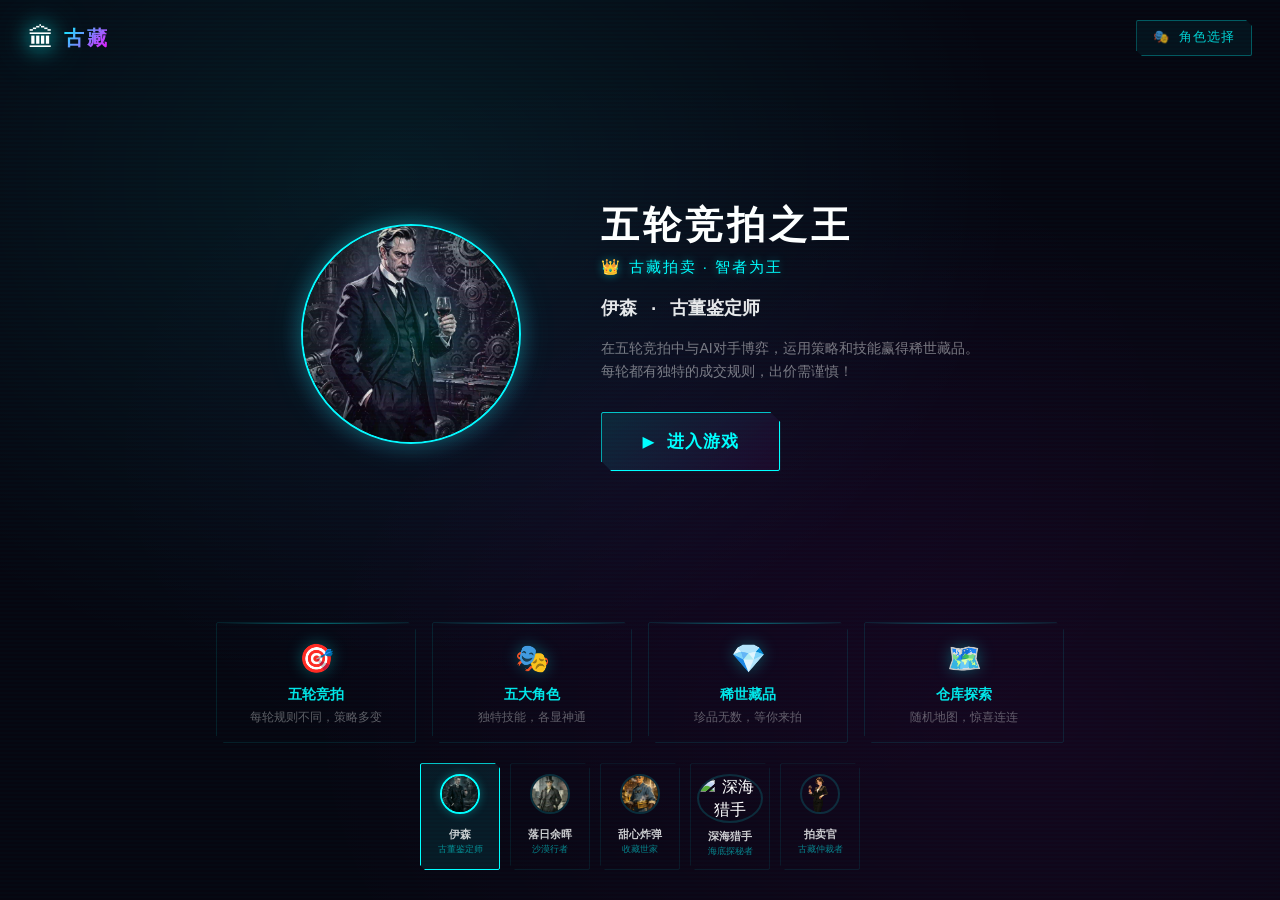
==== commit 11ae27ac: "2026年5月15日17:37:40 1" ====
--- a/index.html
+++ b/index.html
@@ -17,6 +17,10 @@
 <link rel="stylesheet" href="styles/confirm-dialog.css">
 <link rel="stylesheet" href="styles/start-screen.css">
 <link rel="stylesheet" href="styles/lobby.css">
+<link rel="stylesheet" href="styles/exhibition.css">
+<link rel="stylesheet" href="styles/warehouse.css">
+<link rel="stylesheet" href="styles/black-market.css">
+<link rel="stylesheet" href="styles/random-event.css">
 </head>
 <body>
 
@@ -143,6 +147,12 @@
         <div class="lobby-pocket-header">&#x1F4E6; 口袋物品</div>
         <div class="lobby-pocket-slots" id="lobbyPocketSlots"></div>
         <div class="lobby-pocket-count" id="lobbyPocketCount">0 / 5</div>
+      </div>
+
+      <div class="lobby-services-panel">
+        <div class="lobby-services-header">&#x1F6E1; 安保服务</div>
+        <div class="lobby-services-list" id="lobbyServicesList"></div>
+        <button class="lobby-blackmarket-btn" id="lobbyBlackMarketBtn">&#x1F311; 进入黑市</button>
       </div>
 
       <button class="lobby-start-btn" onclick="lobbyStartGame()">&#x1F525; 开始竞拍</button>
@@ -185,6 +195,7 @@
       <span class="panel-header-right">
         <span class="game-number-badge" id="gameNumberBadge">第 1 局</span>
         <span class="shop-entry" id="shopEntryBtn">&#x1F6D2; 商城</span>
+        <span class="exhibition-entry" id="exhibitionEntryBtn">&#x1F3DB;&#xFE0F; 藏品展出</span>
         <span id="roundInfo">第 1/5 轮</span>
       </span>
     </div>
@@ -286,6 +297,7 @@
     <div class="panel-header">
       <span>&#x1F3DB; 藏品矩阵</span>
       <span class="panel-header-right">
+        <span class="warehouse-entry" id="warehouseEntryBtn">&#x1F3DB; 个人仓库 <span class="wh-count" id="warehouseCount" style="display:none">0</span></span>
         <span class="map-entry" id="mapEntryBtn">&#x1F5FA;&#xFE0F; 仓库地图</span>
         <span id="scanStatus">READY</span>
       </span>
@@ -386,6 +398,54 @@
   </div>
 </div>
 
+<div class="warehouse-overlay" id="warehouseOverlay">
+  <div class="warehouse-panel">
+    <div class="warehouse-header">
+      <div class="warehouse-header-glow"></div>
+      <div class="warehouse-title-row">
+        <span class="warehouse-title-icon">&#x1F3DB;</span>
+        <div class="warehouse-title">个人仓库</div>
+      </div>
+      <div class="warehouse-subtitle">你在竞拍中赢得的所有珍贵藏品</div>
+      <div class="warehouse-close" id="warehouseClose">&#x2715;</div>
+    </div>
+    <div class="warehouse-stats">
+      <div class="warehouse-stat">
+        <span class="stat-icon">&#x1F4E6;</span>
+        <div>
+          <div class="stat-label">藏品总数</div>
+          <div class="stat-val"><span id="whStatCount">0</span></div>
+        </div>
+      </div>
+      <div class="warehouse-stat">
+        <span class="stat-icon">&#x1FA99;</span>
+        <div>
+          <div class="stat-label">总估值</div>
+          <div class="stat-val"><span id="whStatValue">0</span></div>
+        </div>
+      </div>
+      <div class="warehouse-stat">
+        <span class="stat-icon">&#x2728;</span>
+        <div>
+          <div class="stat-label">金色传说</div>
+          <div class="stat-val"><span id="whStatGold">0</span></div>
+        </div>
+      </div>
+      <div class="warehouse-stat">
+        <span class="stat-icon">&#x1F48E;</span>
+        <div>
+          <div class="stat-label">稀有珍品</div>
+          <div class="stat-val"><span id="whStatRed">0</span></div>
+        </div>
+      </div>
+    </div>
+    <div class="warehouse-tabs" id="warehouseTabs"></div>
+    <div class="warehouse-body">
+      <div class="warehouse-grid" id="warehouseGrid"></div>
+    </div>
+  </div>
+</div>
+
 <div class="shop-overlay" id="shopOverlay">
   <div class="shop-panel">
     <div class="shop-header">
@@ -418,6 +478,54 @@
         <div class="shop-inv-hint">数字键 1-5 使用</div>
       </div>
       <div class="shop-inv-slots" id="shopInvSlots"></div>
+    </div>
+  </div>
+</div>
+
+<div class="exhibition-overlay" id="exhibitionOverlay">
+  <div class="exhibition-panel">
+    <div class="exhibition-header">
+      <div class="exhibition-header-glow"></div>
+      <div class="exhibition-title-row">
+        <span class="exhibition-title-icon">&#x1F3DB;&#xFE0F;</span>
+        <div class="exhibition-title">藏品展出</div>
+      </div>
+      <div class="exhibition-subtitle">将藏品放入展厅，每轮自动赚取哈夫币</div>
+      <div class="exhibition-close" id="exhibitionClose">&#x2715;</div>
+    </div>
+    <div class="exhibition-stats-row">
+      <div class="exhibition-stat">
+        <span class="stat-icon">&#x1F4B0;</span>
+        <div>
+          <div class="stat-label">每轮收入</div>
+          <div class="stat-val"><span id="exhibitionRoundIncome">0</span></div>
+        </div>
+      </div>
+      <div class="exhibition-stat">
+        <span class="stat-icon">&#x1F48E;</span>
+        <div>
+          <div class="stat-label">累计收入</div>
+          <div class="stat-val"><span id="exhibitionTotalEarned">0</span></div>
+        </div>
+      </div>
+      <div class="exhibition-stat">
+        <span class="stat-icon">&#x1F3DB;&#xFE0F;</span>
+        <div>
+          <div class="stat-label">展位</div>
+          <div class="stat-val"><span id="exhibitionItemCount">0 / 3</span></div>
+        </div>
+      </div>
+    </div>
+    <div class="exhibition-body">
+      <div class="exhibition-section-title">&#x1F3AF; 展厅展位</div>
+      <div class="exhibition-slots" id="exhibitionSlots"></div>
+      <div class="exhibition-section-title">&#x1F4E6; 我的藏品</div>
+      <div class="exhibition-collection" id="exhibitionCollection"></div>
+    </div>
+    <div class="exhibition-footer">
+      <button class="exhibition-collect-btn" id="exhibitionCollectBtn" disabled>&#x1F4B0; 收取收入 (+0)</button>
+      <button class="exhibition-expand-btn" id="exhibitionExpandBtn">&#x1F513; 解锁展位 (100币)</button>
+      <div class="exhibition-footer-info" id="exhibitionRemainInfo"></div>
     </div>
   </div>
 </div>
@@ -432,6 +540,15 @@
       <button class="confirm-no" id="confirmNo">取消</button>
     </div>
   </div>
+</div>
+
+<div class="bm-overlay" id="blackMarketOverlay"></div>
+
+<div class="random-event-overlay" id="randomEventOverlay"></div>
+
+<div class="preview-popup" id="previewPopup">
+  <div class="preview-popup-img"></div>
+  <div class="preview-popup-info"></div>
 </div>
 
 <script src="scripts/gameState.js"></script>
@@ -448,6 +565,10 @@
 <script src="scripts/characterSystem.js"></script>
 <script src="scripts/startScreen.js"></script>
 <script src="scripts/lobbySystem.js"></script>
+<script src="scripts/randomEventSystem.js"></script>
+<script src="scripts/blackMarketSystem.js"></script>
+<script src="scripts/warehouseSystem.js"></script>
+<script src="scripts/exhibitionSystem.js"></script>
 <script src="scripts/gameInit.js"></script>
 </body>
 </html>
--- a/styles/global.css
+++ b/styles/global.css
@@ -19,7 +19,8 @@
 body::before{content:'';position:fixed;inset:0;z-index:0;background:url('../1.png')center/cover no-repeat;opacity:0.18;pointer-events:none;filter:hue-rotate(180deg) saturate(0.4)}
 body::after{content:'';position:fixed;inset:0;z-index:99999;pointer-events:none;background:repeating-linear-gradient(0deg,transparent,transparent 2px,rgba(0,255,255,0.015) 2px,rgba(0,255,255,0.015) 4px);animation:scanlineMove 8s linear infinite}
 @keyframes scanlineMove{0%{background-position:0 0}100%{background-position:0 100vh}}
-.game-wrapper{display:grid;grid-template-columns:1fr 1.1fr 1fr;gap:12px;padding:12px;height:100vh;max-width:1800px;margin:0 auto;position:relative;z-index:1}
+.game-wrapper{display:none;grid-template-columns:1fr 1.1fr 1fr;gap:12px;padding:12px;height:100vh;max-width:1800px;margin:0 auto;position:relative;z-index:1}
+.game-wrapper.show{display:grid}
 .glass-panel{background:var(--cyber-panel);border:1px solid var(--cyber-border);display:flex;flex-direction:column;overflow:hidden;border-radius:2px;backdrop-filter:blur(14px);-webkit-backdrop-filter:blur(14px);position:relative;clip-path:polygon(0 0,calc(100% - 12px) 0,100% 12px,100% 100%,12px 100%,0 calc(100% - 12px));animation:borderGlow 4s ease-in-out infinite}
 .glass-panel::before{content:'';position:absolute;top:0;left:0;right:0;height:1px;background:linear-gradient(90deg,transparent,var(--cyber-cyan),transparent);opacity:0.5;pointer-events:none}
 .glass-panel::after{content:'';position:absolute;inset:0;background:linear-gradient(135deg,rgba(0,255,255,0.02) 0%,transparent 40%,rgba(255,0,255,0.02) 100%);pointer-events:none;border-radius:2px}
@@ -41,6 +42,6 @@
 @font-face{font-family:'CyberMono';src:local('Courier New'),local('Consolas'),local('monospace')}
 
 @media(max-width:900px){
-.game-wrapper{grid-template-columns:1fr;height:auto;min-height:100vh;gap:8px;padding:8px}
+.game-wrapper.show{grid-template-columns:1fr;height:auto;min-height:100vh;gap:8px;padding:8px}
 .glass-panel{max-height:50vh;clip-path:none}
 }
--- a/styles/map-overlay.css
+++ b/styles/map-overlay.css
@@ -1,8 +1,8 @@
-.map-overlay{position:fixed;inset:0;z-index:999;display:none;background:rgba(0,0,0,0.5);justify-content:center;align-items:center;flex-direction:column;padding:0;backdrop-filter:blur(10px);-webkit-backdrop-filter:blur(10px)}
+.map-overlay{position:fixed;inset:0;z-index:999;display:none;background:rgba(0,0,0,0.85);justify-content:center;align-items:center;flex-direction:column;padding:0;backdrop-filter:blur(10px);-webkit-backdrop-filter:blur(10px)}
 .map-overlay.show{display:flex}
 .map-home-layout{position:relative;width:100%;height:100vh}
-.map-home-left{position:absolute;inset:0;z-index:0;overflow:hidden}
-.map-home-left img{width:100%;height:100%;object-fit:cover;display:block;transition:transform 8s ease-out;filter:hue-rotate(15deg) saturate(0.7) brightness(0.8)}
+.map-home-left{position:fixed;inset:0;z-index:0;overflow:hidden}
+.map-home-left img{width:100vw;height:100vh;object-fit:cover;display:block;transition:transform 8s ease-out;filter:hue-rotate(15deg) saturate(0.7) brightness(0.8)}
 .map-overlay.show .map-home-left img{transform:scale(1.03)}
 .map-home-left::after{content:'';position:absolute;inset:0;background:linear-gradient(to top,rgba(0,0,0,0.8) 0%,rgba(0,0,0,0.4) 40%,rgba(0,0,0,0.15) 100%),linear-gradient(135deg,rgba(0,255,255,0.03) 0%,transparent 50%,rgba(255,0,255,0.03) 100%);pointer-events:none}
 .map-home-left .map-img-badge{position:absolute;top:14px;left:14px;display:flex;align-items:center;gap:6px;padding:6px 14px;background:rgba(0,10,20,0.5);border:1px solid rgba(0,255,255,0.25);border-radius:2px;backdrop-filter:blur(10px);-webkit-backdrop-filter:blur(10px);font-size:12px;color:var(--cyber-cyan);letter-spacing:1px;font-weight:600;pointer-events:none;z-index:2;font-family:var(--cyber-font-mono);clip-path:polygon(0 0,calc(100% - 6px) 0,100% 6px,100% 100%,6px 100%,0 calc(100% - 6px))}
--- a/styles/lobby.css
+++ b/styles/lobby.css
@@ -63,6 +63,43 @@
 @keyframes lobbyFadeIn{from{opacity:0;transform:translateY(20px)}to{opacity:1;transform:translateY(0)}}
 .lobby-screen.show .lobby-main-layout{animation:lobbyFadeIn 0.5s ease 0.15s both}
 
+.lobby-services-bar{position:relative;z-index:2;display:flex;gap:8px;padding:0 20px 12px;justify-content:center;flex-wrap:wrap}
+.lobby-service-btn{display:flex;align-items:center;gap:8px;padding:8px 16px;border-radius:2px;border:1px solid rgba(255,255,255,0.1);background:rgba(10,12,20,0.6);backdrop-filter:blur(8px);-webkit-backdrop-filter:blur(8px);cursor:pointer;transition:all 0.2s ease;font-size:12px;font-weight:600;color:rgba(255,255,255,0.6);font-family:var(--cyber-font-mono);letter-spacing:0.5px}
+.lobby-service-btn:hover{border-color:rgba(255,255,255,0.25);background:rgba(255,255,255,0.06);color:rgba(255,255,255,0.9);transform:translateY(-1px)}
+.lobby-service-btn.active{border-color:var(--cyber-cyan);background:rgba(0,255,255,0.08);color:var(--cyber-cyan);box-shadow:0 0 12px rgba(0,255,255,0.15)}
+.lobby-service-btn.insurance.active{border-color:#4CAF50;background:rgba(76,175,80,0.08);color:#4CAF50;box-shadow:0 0 12px rgba(76,175,80,0.15)}
+.lobby-service-btn.blackmarket{border-color:rgba(255,215,0,0.2);color:rgba(255,215,0,0.6)}
+.lobby-service-btn.blackmarket:hover{border-color:rgba(255,215,0,0.4);background:rgba(255,215,0,0.06);color:#FFD700;box-shadow:0 0 12px rgba(255,215,0,0.15)}
+.lobby-service-icon{font-size:16px}
+.lobby-service-label{font-size:11px}
+.lobby-service-price{font-size:10px;color:rgba(255,255,255,0.3);font-weight:400}
+.lobby-service-btn.active .lobby-service-price{opacity:0.6}
+.lobby-service-btn .service-check{display:none;font-size:12px}
+.lobby-service-btn.active .service-check{display:inline}
+.lobby-service-btn.active .lobby-service-price{display:none}
+
+.lobby-bottom-row{position:relative;z-index:2;display:grid;grid-template-columns:1fr 1fr 1fr;gap:12px;padding:0 20px 12px}
+.lobby-exhibition-panel,.lobby-blackmarket-panel,.lobby-services-panel{background:rgba(10,12,20,0.5);border:1px solid rgba(0,255,255,0.12);border-radius:2px;padding:10px 12px;backdrop-filter:blur(8px);-webkit-backdrop-filter:blur(8px)}
+.lobby-exhibition-header,.lobby-blackmarket-header,.lobby-services-header{font-size:11px;font-family:var(--cyber-font-mono);color:rgba(0,255,255,0.6);letter-spacing:1px;margin-bottom:8px;padding-bottom:6px;border-bottom:1px solid rgba(0,255,255,0.06)}
+.lobby-services-list{display:flex;flex-direction:column;gap:6px}
+.lobby-svc-item{display:flex;align-items:center;gap:8px;padding:6px 8px;border:1px solid rgba(255,255,255,0.06);border-radius:2px;cursor:pointer;transition:all 0.2s ease;background:rgba(255,255,255,0.02)}
+.lobby-svc-item:hover{border-color:rgba(255,255,255,0.15);background:rgba(255,255,255,0.04)}
+.lobby-svc-item.owned{border-color:rgba(0,255,255,0.2);background:rgba(0,255,255,0.04)}
+.lobby-svc-item.owned:hover{border-color:rgba(0,255,255,0.3)}
+.lobby-svc-icon{font-size:18px;width:28px;text-align:center}
+.lobby-svc-info{flex:1;min-width:0}
+.lobby-svc-name{font-size:11px;font-weight:600;color:rgba(255,255,255,0.8);margin-bottom:1px}
+.lobby-svc-desc{font-size:9px;color:rgba(255,255,255,0.35);white-space:nowrap;overflow:hidden;text-overflow:ellipsis}
+.lobby-svc-price{font-size:10px;font-weight:600;color:var(--cyber-gold);font-family:var(--cyber-font-mono);white-space:nowrap}
+.lobby-svc-item.owned .lobby-svc-price{color:var(--cyber-cyan)}
+.lobby-svc-status{font-size:10px;color:var(--cyber-cyan);font-weight:600;display:none}
+.lobby-svc-item.owned .lobby-svc-status{display:inline}
+.lobby-svc-item.owned .lobby-svc-price{display:none}
+.lobby-blackmarket-btn{width:100%;padding:8px 0;border:1px solid rgba(255,215,0,0.2);border-radius:2px;background:rgba(255,215,0,0.06);color:rgba(255,215,0,0.7);font-size:12px;font-weight:700;font-family:var(--cyber-font-mono);cursor:pointer;transition:all 0.2s ease;letter-spacing:1px;text-align:center;margin-top:6px}
+.lobby-blackmarket-btn:hover{background:rgba(255,215,0,0.12);border-color:rgba(255,215,0,0.35);color:#FFD700;box-shadow:0 0 12px rgba(255,215,0,0.15)}
+.lobby-collection-btn{width:100%;padding:8px 0;border:1px solid rgba(0,255,255,0.2);border-radius:2px;background:rgba(0,255,255,0.06);color:rgba(0,255,255,0.7);font-size:12px;font-weight:700;font-family:var(--cyber-font-mono);cursor:pointer;transition:all 0.2s ease;letter-spacing:1px;text-align:center;margin-top:6px}
+.lobby-collection-btn:hover{background:rgba(0,255,255,0.12);border-color:rgba(0,255,255,0.35);color:var(--cyber-cyan);box-shadow:0 0 12px rgba(0,255,255,0.15)}
+
 @media(max-width:900px){
 .lobby-main-layout{grid-template-columns:1fr;gap:10px;padding:10px 12px;overflow-y:auto}
 .lobby-left{order:1}
@@ -70,4 +107,6 @@
 .lobby-right{order:3}
 .lobby-char-portrait{width:100px;height:100px}
 .lobby-char-bio{display:none}
+.lobby-bottom-row{grid-template-columns:1fr;gap:8px}
+.lobby-services-bar{padding:0 12px 8px}
 }
--- a/styles/exhibition.css
+++ b/styles/exhibition.css
@@ -0,0 +1,103 @@
+.exhibition-overlay{position:fixed;inset:0;z-index:1000;display:none;background:rgba(0,0,0,0.6);justify-content:center;align-items:center;backdrop-filter:blur(14px);-webkit-backdrop-filter:blur(14px)}
+.exhibition-overlay.show{display:flex;animation:exhibitionFadeIn .35s ease}
+@keyframes exhibitionFadeIn{from{opacity:0}to{opacity:1}}
+.exhibition-panel{background:rgba(8,10,18,0.65);border:1px solid rgba(255,215,0,0.15);border-radius:2px;padding:0;width:94%;max-width:680px;max-height:88vh;display:flex;flex-direction:column;box-shadow:0 24px 80px rgba(0,0,0,0.5),0 0 40px rgba(255,215,0,0.03);position:relative;overflow:hidden;animation:exhibitionPanelIn .4s ease;clip-path:polygon(0 0,calc(100% - 16px) 0,100% 16px,100% 100%,16px 100%,0 calc(100% - 16px));backdrop-filter:blur(18px);-webkit-backdrop-filter:blur(18px)}
+@keyframes exhibitionPanelIn{from{opacity:0;transform:translateY(20px) scale(.97)}to{opacity:1;transform:none}}
+.exhibition-header{padding:20px 24px 14px;background:linear-gradient(180deg,rgba(255,215,0,0.04) 0%,transparent 100%);border-bottom:1px solid rgba(255,215,0,0.06);position:relative;flex-shrink:0}
+.exhibition-header::before{content:'';position:absolute;top:0;left:0;right:0;height:1px;background:linear-gradient(90deg,transparent,var(--cyber-gold),transparent);opacity:0.5}
+.exhibition-header-glow{position:absolute;top:-40px;left:50%;transform:translateX(-50%);width:200px;height:80px;background:radial-gradient(ellipse,rgba(255,215,0,0.08) 0%,transparent 70%);pointer-events:none}
+.exhibition-title-row{display:flex;align-items:center;justify-content:center;gap:8px;position:relative}
+.exhibition-title-icon{font-size:22px;filter:drop-shadow(0 0 8px rgba(255,215,0,0.3))}
+.exhibition-title{font-size:20px;font-weight:900;letter-spacing:4px;background:linear-gradient(135deg,var(--cyber-gold) 0%,#ffaa00 50%,var(--cyber-gold) 100%);background-size:200% 200%;-webkit-background-clip:text;-webkit-text-fill-color:transparent;background-clip:text;text-shadow:none;animation:holoShift 4s ease-in-out infinite}
+.exhibition-subtitle{font-size:11px;color:rgba(255,255,255,0.3);text-align:center;margin-top:4px;letter-spacing:1px;font-family:var(--cyber-font-mono)}
+.exhibition-close{position:absolute;top:14px;right:16px;width:32px;height:32px;background:rgba(255,215,0,0.05);border:1px solid rgba(255,215,0,0.2);border-radius:50%;color:rgba(255,215,0,0.5);font-size:14px;cursor:pointer;display:flex;align-items:center;justify-content:center;transition:all .2s;z-index:5}
+.exhibition-close:hover{color:var(--cyber-gold);border-color:var(--cyber-gold);background:rgba(255,215,0,0.1);box-shadow:0 0 10px rgba(255,215,0,0.2)}
+
+.exhibition-stats-row{display:flex;align-items:center;justify-content:center;gap:12px;padding:10px 24px;flex-shrink:0}
+.exhibition-stat{display:flex;align-items:center;gap:8px;padding:8px 14px;background:rgba(255,215,0,0.03);border:1px solid rgba(255,215,0,0.1);border-radius:2px;transition:all .3s;clip-path:polygon(0 0,calc(100% - 6px) 0,100% 6px,100% 100%,6px 100%,0 calc(100% - 6px))}
+.exhibition-stat:hover{border-color:rgba(255,215,0,0.25);background:rgba(255,215,0,0.05)}
+.exhibition-stat .stat-icon{font-size:16px}
+.exhibition-stat .stat-label{font-size:10px;color:rgba(255,255,255,0.35);letter-spacing:1px;font-family:var(--cyber-font-mono)}
+.exhibition-stat .stat-val{font-size:18px;font-weight:900;color:var(--cyber-gold);font-family:var(--cyber-font-mono);line-height:1;text-shadow:0 0 10px rgba(255,215,0,0.3)}
+.exhibition-stat .stat-val span{transition:all .3s}
+
+.exhibition-body{flex:1;overflow-y:auto;padding:8px 20px 16px;scrollbar-width:thin;scrollbar-color:rgba(255,215,0,0.08) transparent}
+.exhibition-body::-webkit-scrollbar{width:4px}
+.exhibition-body::-webkit-scrollbar-thumb{background:rgba(255,215,0,0.1);border-radius:2px}
+.exhibition-body::-webkit-scrollbar-track{background:transparent}
+
+.exhibition-section-title{font-size:11px;color:rgba(255,215,0,0.3);letter-spacing:2px;padding:6px 0 8px;display:flex;align-items:center;gap:6px;font-family:var(--cyber-font-mono)}
+.exhibition-section-title::after{content:'';flex:1;height:1px;background:rgba(255,215,0,0.06)}
+
+.exhibition-slots{display:grid;grid-template-columns:repeat(auto-fill,minmax(120px,1fr));gap:10px;margin-bottom:16px}
+.exhibition-slot{position:relative;border:1px dashed rgba(255,215,0,0.15);border-radius:2px;aspect-ratio:1;display:flex;flex-direction:column;align-items:center;justify-content:center;transition:all .25s;cursor:pointer;background:rgba(255,215,0,0.01);clip-path:polygon(0 0,calc(100% - 8px) 0,100% 8px,100% 100%,8px 100%,0 calc(100% - 8px))}
+.exhibition-slot:hover{border-color:rgba(255,215,0,0.3);background:rgba(255,215,0,0.04)}
+.exhibition-slot.filled{border-style:solid;border-color:rgba(255,215,0,0.2);background:rgba(255,215,0,0.02)}
+.exhibition-slot.filled:hover{border-color:rgba(255,215,0,0.4);box-shadow:0 0 12px rgba(255,215,0,0.08)}
+.exhibition-slot.locked{opacity:0.35;cursor:default;border-color:rgba(255,255,255,0.05)}
+.exhibition-slot.locked:hover{border-color:rgba(255,255,255,0.05);background:rgba(255,255,0,0.01)}
+.exhibition-slot .slot-empty-icon{font-size:24px;opacity:0.2;margin-bottom:4px}
+.exhibition-slot .slot-empty-text{font-size:10px;color:rgba(255,255,255,0.15);letter-spacing:1px;font-family:var(--cyber-font-mono)}
+.exhibition-slot .slot-lock-icon{font-size:20px;opacity:0.25;margin-bottom:4px}
+.exhibition-slot .slot-lock-text{font-size:10px;color:rgba(255,255,255,0.12);font-family:var(--cyber-font-mono)}
+.exhibition-slot .slot-lock-cost{font-size:11px;color:rgba(255,215,0,0.3);margin-top:2px;font-family:var(--cyber-font-mono)}
+.exhibition-slot.filled .slot-item-img{width:70%;height:70%;object-fit:contain;border-radius:2px;position:relative;z-index:1}
+.exhibition-slot.filled .slot-item-rarity{position:absolute;top:4px;left:4px;font-size:8px;padding:1px 5px;border-radius:2px;font-weight:700;line-height:13px;z-index:2}
+.exhibition-slot.filled .slot-item-rarity.rarity-gold{background:linear-gradient(135deg,rgba(255,215,0,0.9),rgba(255,170,0,0.9));color:#000}
+.exhibition-slot.filled .slot-item-rarity.rarity-red{background:linear-gradient(135deg,rgba(255,51,51,0.9),rgba(255,100,100,0.9));color:#fff}
+.exhibition-slot.filled .slot-item-rarity.rarity-normal{background:rgba(100,100,100,0.7);color:#fff}
+.exhibition-slot.filled .slot-income{position:absolute;bottom:4px;left:50%;transform:translateX(-50%);font-size:9px;color:var(--cyber-neon-green);font-weight:700;background:rgba(0,0,0,0.6);padding:1px 5px;border-radius:2px;white-space:nowrap;z-index:2;font-family:var(--cyber-font-mono)}
+.exhibition-slot.filled .slot-remove{position:absolute;top:3px;right:3px;width:18px;height:18px;background:rgba(255,51,51,0.6);border:none;border-radius:50%;color:#fff;font-size:10px;cursor:pointer;display:flex;align-items:center;justify-content:center;opacity:0;transition:opacity .2s;z-index:3;line-height:1}
+.exhibition-slot.filled:hover .slot-remove{opacity:1}
+.exhibition-slot.filled .slot-remove:hover{background:rgba(255,51,51,0.9);transform:scale(1.1)}
+
+.exhibition-collection{margin-top:4px}
+.exhibition-collection-empty{text-align:center;padding:30px 20px;color:rgba(255,255,255,0.15);font-size:13px}
+.exhibition-collection-empty .empty-icon{font-size:36px;margin-bottom:8px;opacity:0.3}
+.exhibition-collection-empty .empty-text{letter-spacing:1px}
+.exhibition-collection-grid{display:grid;grid-template-columns:repeat(auto-fill,minmax(80px,1fr));gap:8px}
+.exhibition-col-item{position:relative;border:1px solid rgba(255,255,255,0.05);border-radius:2px;aspect-ratio:1;display:flex;align-items:center;justify-content:center;cursor:pointer;transition:all .25s;background:rgba(255,255,255,0.01);overflow:hidden;clip-path:polygon(0 0,calc(100% - 5px) 0,100% 5px,100% 100%,5px 100%,0 calc(100% - 5px))}
+.exhibition-col-item:hover{border-color:rgba(255,215,0,0.25);background:rgba(255,215,0,0.03);transform:translateY(-2px);box-shadow:0 4px 12px rgba(0,0,0,0.3)}
+.exhibition-col-item.exhibited{opacity:0.3;cursor:not-allowed;border-color:rgba(255,215,0,0.08)}
+.exhibition-col-item.exhibited:hover{transform:none;box-shadow:none}
+.exhibition-col-item img{width:75%;height:75%;object-fit:contain}
+.exhibition-col-item .col-item-value{position:absolute;bottom:2px;left:50%;transform:translateX(-50%);font-size:8px;color:rgba(255,255,255,0.4);white-space:nowrap;font-family:var(--cyber-font-mono);background:rgba(0,0,0,0.5);padding:0 3px;border-radius:2px}
+.exhibition-col-item .col-item-rarity{position:absolute;top:2px;left:2px;width:6px;height:6px;border-radius:50%}
+.exhibition-col-item .col-item-rarity.rarity-gold{background:var(--cyber-gold);box-shadow:0 0 4px rgba(255,215,0,0.5)}
+.exhibition-col-item .col-item-rarity.rarity-red{background:var(--cyber-hot);box-shadow:0 0 4px rgba(255,51,51,0.5)}
+.exhibition-col-item .col-item-rarity.rarity-normal{background:rgba(255,255,255,0.2)}
+.exhibition-col-item .col-exhibit-badge{position:absolute;top:2px;right:2px;font-size:8px;color:var(--cyber-gold);background:rgba(0,0,0,0.7);padding:0 3px;border-radius:2px;font-family:var(--cyber-font-mono)}
+
+.exhibition-footer{padding:12px 20px;border-top:1px solid rgba(255,215,0,0.06);background:transparent;flex-shrink:0;display:flex;align-items:center;justify-content:space-between;gap:12px}
+.exhibition-collect-btn{padding:10px 28px;background:linear-gradient(135deg,rgba(255,215,0,0.12),rgba(255,170,0,0.08));color:var(--cyber-gold);border:1px solid rgba(255,215,0,0.3);font-size:14px;font-weight:700;cursor:pointer;border-radius:2px;transition:all .25s;white-space:nowrap;letter-spacing:1px;font-family:var(--cyber-font-mono);clip-path:polygon(0 0,calc(100% - 5px) 0,100% 5px,100% 100%,5px 100%,0 calc(100% - 5px))}
+.exhibition-collect-btn:hover{transform:translateY(-1px);box-shadow:0 4px 20px rgba(255,215,0,0.2)}
+.exhibition-collect-btn:active{transform:translateY(0)}
+.exhibition-collect-btn:disabled{opacity:0.25;cursor:not-allowed;transform:none;box-shadow:none}
+.exhibition-expand-btn{padding:8px 18px;background:rgba(255,215,0,0.05);color:rgba(255,215,0,0.5);border:1px solid rgba(255,215,0,0.15);font-size:12px;font-weight:600;cursor:pointer;border-radius:2px;transition:all .25s;letter-spacing:0.5px;font-family:var(--cyber-font-mono)}
+.exhibition-expand-btn:hover{color:var(--cyber-gold);border-color:rgba(255,215,0,0.3);background:rgba(255,215,0,0.08)}
+.exhibition-expand-btn:disabled{opacity:0.25;cursor:not-allowed}
+.exhibition-footer-info{font-size:11px;color:rgba(255,255,255,0.25);font-family:var(--cyber-font-mono);text-align:right}
+
+.exhibition-entry{cursor:pointer;transition:all .2s}
+.exhibition-entry:hover{color:var(--cyber-gold) !important}
+
+.exhibition-toast{position:fixed;top:50%;left:50%;transform:translate(-50%,-50%);padding:12px 28px;background:rgba(255,215,0,0.1);border:1px solid rgba(255,215,0,0.3);border-radius:2px;color:var(--cyber-gold);font-size:14px;font-weight:700;letter-spacing:2px;backdrop-filter:blur(10px);z-index:1001;pointer-events:none;animation:exhibitionFeedbackPop .7s ease forwards;font-family:var(--cyber-font-mono);text-shadow:0 0 10px rgba(255,215,0,0.3)}
+@keyframes exhibitionFeedbackPop{0%{opacity:0;transform:translate(-50%,-50%) scale(.8)}20%{opacity:1;transform:translate(-50%,-50%) scale(1.05)}40%{transform:translate(-50%,-50%) scale(1)}80%{opacity:1}100%{opacity:0;transform:translate(-50%,-60%)}}
+
+.exhibition-slot.shake{animation:slotShake .4s ease}
+@keyframes slotShake{0%,100%{transform:translateX(0)}25%{transform:translateX(-4px)}75%{transform:translateX(4px)}}
+
+@keyframes incomePopUp{0%{opacity:1;transform:translateX(-50%) translateY(0)}100%{opacity:0;transform:translateX(-50%) translateY(-20px)}}
+.income-pop{position:absolute;top:-4px;left:50%;transform:translateX(-50%);font-size:11px;color:var(--cyber-neon-green);font-weight:700;pointer-events:none;animation:incomePopUp .8s ease forwards;z-index:5;font-family:var(--cyber-font-mono);text-shadow:0 0 6px rgba(57,255,20,0.4);white-space:nowrap}
+
+@media(max-width:900px){
+.exhibition-panel{width:96%;max-height:92vh;border-radius:2px}
+.exhibition-header{padding:16px 18px 10px}
+.exhibition-title{font-size:17px;letter-spacing:3px}
+.exhibition-stats-row{gap:8px;padding:8px 18px;flex-wrap:wrap}
+.exhibition-stat .stat-val{font-size:15px}
+.exhibition-body{padding:6px 16px 12px}
+.exhibition-slots{grid-template-columns:repeat(auto-fill,minmax(100px,1fr));gap:8px}
+.exhibition-collection-grid{grid-template-columns:repeat(auto-fill,minmax(65px,1fr));gap:6px}
+.exhibition-footer{flex-wrap:wrap;justify-content:center}
+}
--- a/styles/warehouse.css
+++ b/styles/warehouse.css
@@ -0,0 +1,78 @@
+.warehouse-overlay{position:fixed;inset:0;z-index:1000;display:none;background:rgba(0,0,0,0.6);justify-content:center;align-items:center;backdrop-filter:blur(14px);-webkit-backdrop-filter:blur(14px)}
+.warehouse-overlay.show{display:flex;animation:warehouseFadeIn .35s ease}
+@keyframes warehouseFadeIn{from{opacity:0}to{opacity:1}}
+.warehouse-panel{background:rgba(8,10,18,0.65);border:1px solid rgba(255,215,0,0.15);border-radius:2px;padding:0;width:94%;max-width:680px;max-height:88vh;display:flex;flex-direction:column;box-shadow:0 24px 80px rgba(0,0,0,0.5),0 0 40px rgba(255,215,0,0.03);position:relative;overflow:hidden;animation:warehousePanelIn .4s ease;clip-path:polygon(0 0,calc(100% - 16px) 0,100% 16px,100% 100%,16px 100%,0 calc(100% - 16px));backdrop-filter:blur(18px);-webkit-backdrop-filter:blur(18px)}
+@keyframes warehousePanelIn{from{opacity:0;transform:translateY(20px) scale(.97)}to{opacity:1;transform:none}}
+.warehouse-header{padding:20px 24px 14px;background:linear-gradient(180deg,rgba(255,215,0,0.04) 0%,transparent 100%);border-bottom:1px solid rgba(255,215,0,0.06);position:relative;flex-shrink:0}
+.warehouse-header::before{content:'';position:absolute;top:0;left:0;right:0;height:1px;background:linear-gradient(90deg,transparent,var(--cyber-gold),transparent);opacity:0.5}
+.warehouse-header-glow{position:absolute;top:-40px;left:50%;transform:translateX(-50%);width:200px;height:80px;background:radial-gradient(ellipse,rgba(255,215,0,0.08) 0%,transparent 70%);pointer-events:none}
+.warehouse-title-row{display:flex;align-items:center;justify-content:center;gap:8px;position:relative}
+.warehouse-title-icon{font-size:22px;filter:drop-shadow(0 0 8px rgba(255,215,0,0.3))}
+.warehouse-title{font-size:20px;font-weight:900;letter-spacing:4px;background:linear-gradient(135deg,var(--cyber-gold) 0%,#ffaa00 50%,var(--cyber-gold) 100%);background-size:200% 200%;-webkit-background-clip:text;-webkit-text-fill-color:transparent;background-clip:text;text-shadow:none;animation:holoShift 4s ease-in-out infinite}
+.warehouse-subtitle{font-size:11px;color:rgba(255,255,255,0.3);text-align:center;margin-top:4px;letter-spacing:1px;font-family:var(--cyber-font-mono)}
+.warehouse-close{position:absolute;top:14px;right:16px;width:32px;height:32px;background:rgba(255,215,0,0.05);border:1px solid rgba(255,215,0,0.2);border-radius:50%;color:rgba(255,215,0,0.5);font-size:14px;cursor:pointer;display:flex;align-items:center;justify-content:center;transition:all .2s;z-index:5}
+.warehouse-close:hover{color:var(--cyber-gold);border-color:var(--cyber-gold);background:rgba(255,215,0,0.1);box-shadow:0 0 10px rgba(255,215,0,0.2)}
+
+.warehouse-stats{display:flex;align-items:center;justify-content:center;gap:16px;padding:12px 24px;flex-shrink:0}
+.warehouse-stat{display:flex;align-items:center;gap:10px;padding:8px 18px;background:rgba(255,215,0,0.03);border:1px solid rgba(255,215,0,0.1);border-radius:2px;transition:all .3s;clip-path:polygon(0 0,calc(100% - 6px) 0,100% 6px,100% 100%,6px 100%,0 calc(100% - 6px))}
+.warehouse-stat:hover{border-color:rgba(255,215,0,0.25);background:rgba(255,215,0,0.05)}
+.warehouse-stat .stat-icon{font-size:18px}
+.warehouse-stat .stat-label{font-size:10px;color:rgba(255,255,255,0.35);letter-spacing:1px;font-family:var(--cyber-font-mono)}
+.warehouse-stat .stat-val{font-size:20px;font-weight:900;color:var(--cyber-gold);font-family:var(--cyber-font-mono);line-height:1;text-shadow:0 0 10px rgba(255,215,0,0.3)}
+.warehouse-stat .stat-val span{transition:all .3s}
+
+.warehouse-tabs{display:flex;gap:4px;padding:8px 20px;flex-shrink:0;overflow-x:auto;-webkit-overflow-scrolling:touch}
+.warehouse-tabs::-webkit-scrollbar{display:none}
+.warehouse-tab{padding:6px 14px;font-size:12px;color:rgba(255,255,255,0.35);background:rgba(255,215,0,0.02);border:1px solid rgba(255,215,0,0.06);border-radius:2px;cursor:pointer;transition:all .2s;white-space:nowrap;display:flex;align-items:center;gap:5px;user-select:none;font-family:var(--cyber-font-mono)}
+.warehouse-tab:hover{color:rgba(255,255,255,0.6);border-color:rgba(255,215,0,0.12);background:rgba(255,215,0,0.04)}
+.warehouse-tab.active{color:var(--cyber-gold);border-color:rgba(255,215,0,0.3);background:rgba(255,215,0,0.06);box-shadow:0 0 10px rgba(255,215,0,0.06)}
+.warehouse-tab .tab-icon{font-size:13px}
+.warehouse-tab .tab-count{font-size:10px;color:rgba(255,255,255,0.2);margin-left:2px}
+
+.warehouse-body{flex:1;overflow-y:auto;padding:8px 20px 16px;scrollbar-width:thin;scrollbar-color:rgba(255,215,0,0.08) transparent}
+.warehouse-body::-webkit-scrollbar{width:4px}
+.warehouse-body::-webkit-scrollbar-thumb{background:rgba(255,215,0,0.1);border-radius:2px}
+.warehouse-body::-webkit-scrollbar-track{background:transparent}
+
+.warehouse-grid{display:grid;grid-template-columns:repeat(6,1fr);gap:6px}
+.warehouse-item{aspect-ratio:1/1;background:transparent;border:1px solid rgba(255,215,0,0.06);display:flex;align-items:center;justify-content:center;position:relative;overflow:hidden;border-radius:2px;transition:all .25s;cursor:default}
+.warehouse-item:hover{border-color:rgba(255,215,0,0.2);background:rgba(255,215,0,0.03);transform:scale(1.05);z-index:2}
+.warehouse-item img{width:78%;height:78%;object-fit:contain}
+.warehouse-item .wh-item-badge{position:absolute;top:3px;right:3px;background:rgba(10,10,0,0.9);color:var(--cyber-gold);font-size:9px;font-weight:700;padding:1px 4px;border-radius:2px;z-index:5;line-height:1.2;pointer-events:none;font-family:var(--cyber-font-mono)}
+.warehouse-item .wh-item-price{position:absolute;bottom:3px;left:50%;transform:translateX(-50%);background:rgba(10,10,0,0.9);color:var(--cyber-neon-green);font-size:8px;font-weight:600;padding:1px 5px;border-radius:2px;z-index:5;white-space:nowrap;pointer-events:none;font-family:var(--cyber-font-mono);opacity:0;transition:opacity .2s}
+.warehouse-item:hover .wh-item-price{opacity:1}
+.warehouse-item.wh-rarity-gold{border-color:var(--cyber-gold)!important;box-shadow:0 0 12px rgba(255,215,0,0.15),inset 0 0 12px rgba(255,215,0,0.04);animation:holoBreathGold 3s ease-in-out infinite}
+.warehouse-item.wh-rarity-red{border-color:var(--cyber-hot)!important;box-shadow:0 0 12px rgba(255,51,102,0.15),inset 0 0 12px rgba(255,51,102,0.04);animation:holoBreathRed 3s ease-in-out infinite}
+.warehouse-item.wh-rarity-gold .wh-item-badge{color:var(--cyber-gold);background:rgba(40,30,0,0.9)}
+.warehouse-item.wh-rarity-red .wh-item-badge{color:var(--cyber-hot);background:rgba(40,0,0,0.9)}
+.warehouse-item.wh-rarity-gold .wh-item-price{color:var(--cyber-gold)}
+.warehouse-item.wh-rarity-red .wh-item-price{color:var(--cyber-hot)}
+.warehouse-item.wh-entering{animation:itemPop .5s cubic-bezier(0.34,1.56,0.64,1) both}
+
+.warehouse-empty{text-align:center;padding:40px 20px;color:rgba(255,255,255,0.15);font-size:13px}
+.warehouse-empty .empty-icon{font-size:48px;margin-bottom:12px;opacity:0.3}
+.warehouse-empty .empty-text{letter-spacing:1px;font-family:var(--cyber-font-mono)}
+.warehouse-empty .empty-hint{font-size:11px;color:rgba(255,255,255,0.1);margin-top:8px}
+
+.warehouse-entry{display:inline-flex;align-items:center;gap:4px;padding:4px 10px;background:rgba(255,215,0,0.05);border:1px solid rgba(255,215,0,0.2);border-radius:2px;font-size:11px;color:var(--cyber-gold);cursor:pointer;transition:0.2s;white-space:nowrap;font-family:var(--cyber-font-mono);clip-path:polygon(0 0,calc(100% - 4px) 0,100% 4px,100% 100%,4px 100%,0 calc(100% - 4px))}
+.warehouse-entry:hover{background:rgba(255,215,0,0.1);border-color:var(--cyber-gold);box-shadow:0 0 10px rgba(255,215,0,0.15)}
+.warehouse-entry .wh-count{margin-left:2px;opacity:0.6;font-size:10px}
+
+.warehouse-tooltip{position:fixed;z-index:1002;padding:10px 14px;background:rgba(8,10,18,0.92);border:1px solid rgba(255,215,0,0.3);border-radius:2px;pointer-events:none;backdrop-filter:blur(12px);-webkit-backdrop-filter:blur(12px);box-shadow:0 8px 32px rgba(0,0,0,0.4),0 0 20px rgba(255,215,0,0.05);animation:tooltipFade .2s ease;clip-path:polygon(0 0,calc(100% - 8px) 0,100% 8px,100% 100%,8px 100%,0 calc(100% - 8px));max-width:200px}
+@keyframes tooltipFade{from{opacity:0;transform:translateY(4px)}to{opacity:1;transform:none}}
+.warehouse-tooltip .tip-name{font-size:12px;color:var(--cyber-gold);font-weight:700;margin-bottom:4px}
+.warehouse-tooltip .tip-rarity{font-size:10px;color:rgba(255,255,255,0.4);margin-bottom:2px;font-family:var(--cyber-font-mono)}
+.warehouse-tooltip .tip-value{font-size:14px;color:var(--cyber-neon-green);font-weight:700;font-family:var(--cyber-font-mono);text-shadow:0 0 8px rgba(57,255,20,0.2)}
+.warehouse-tooltip .tip-rarity.rarity-gold{color:var(--cyber-gold)}
+.warehouse-tooltip .tip-rarity.rarity-red{color:var(--cyber-hot)}
+
+@media(max-width:900px){
+.warehouse-panel{width:96%;max-height:92vh;border-radius:2px}
+.warehouse-header{padding:16px 18px 10px}
+.warehouse-title{font-size:17px;letter-spacing:3px}
+.warehouse-stats{gap:10px;padding:8px 18px}
+.warehouse-stat .stat-val{font-size:17px}
+.warehouse-tabs{padding:6px 16px}
+.warehouse-body{padding:6px 16px 12px}
+.warehouse-grid{gap:4px}
+}
--- a/styles/black-market.css
+++ b/styles/black-market.css
@@ -0,0 +1,339 @@
+.bm-overlay {
+  position: fixed;
+  inset: 0;
+  background: rgba(0,0,0,0.75);
+  backdrop-filter: blur(8px);
+  display: flex;
+  align-items: center;
+  justify-content: center;
+  z-index: 3000;
+  opacity: 0;
+  pointer-events: none;
+  transition: opacity 0.3s ease;
+}
+
+.bm-overlay.show {
+  opacity: 1;
+  pointer-events: auto;
+}
+
+.bm-modal {
+  width: 520px;
+  max-height: 85vh;
+  background: rgba(10, 15, 30, 0.95);
+  border: 1px solid rgba(255,215,0,0.3);
+  border-radius: 20px;
+  overflow: hidden;
+  box-shadow: 0 20px 60px rgba(0,0,0,0.5), inset 0 1px 0 rgba(255,215,0,0.2);
+  display: flex;
+  flex-direction: column;
+}
+
+.bm-header {
+  padding: 20px 24px 12px;
+  border-bottom: 1px solid rgba(255,255,255,0.06);
+}
+
+.bm-title-row {
+  display: flex;
+  align-items: center;
+  justify-content: space-between;
+  margin-bottom: 12px;
+}
+
+.bm-title {
+  font-size: 22px;
+  font-weight: 700;
+  color: #FFD700;
+  text-shadow: 0 0 20px rgba(255,215,0,0.4);
+}
+
+.bm-close {
+  width: 32px;
+  height: 32px;
+  border-radius: 50%;
+  border: 1px solid rgba(255,255,255,0.15);
+  background: rgba(255,255,255,0.05);
+  color: rgba(255,255,255,0.6);
+  font-size: 14px;
+  cursor: pointer;
+  transition: all 0.2s;
+}
+
+.bm-close:hover {
+  background: rgba(255,255,255,0.1);
+  color: #fff;
+}
+
+.bm-tabs {
+  display: flex;
+  gap: 4px;
+  margin-bottom: 12px;
+}
+
+.bm-tab {
+  flex: 1;
+  padding: 8px 0;
+  border-radius: 10px;
+  border: none;
+  background: rgba(255,255,255,0.04);
+  color: rgba(255,255,255,0.5);
+  font-size: 13px;
+  font-weight: 600;
+  cursor: pointer;
+  transition: all 0.2s;
+}
+
+.bm-tab.active {
+  background: rgba(255,215,0,0.15);
+  color: #FFD700;
+  box-shadow: 0 0 12px rgba(255,215,0,0.1);
+}
+
+.bm-tab:hover:not(.active) {
+  background: rgba(255,255,255,0.08);
+  color: rgba(255,255,255,0.8);
+}
+
+.bm-currency-bar {
+  display: flex;
+  gap: 16px;
+}
+
+.bm-currency-item {
+  display: flex;
+  align-items: center;
+  gap: 6px;
+  padding: 4px 12px;
+  background: rgba(255,215,0,0.08);
+  border-radius: 8px;
+  font-size: 13px;
+  font-weight: 600;
+  color: rgba(255,255,255,0.85);
+}
+
+.bm-currency-icon {
+  font-size: 14px;
+}
+
+.bm-body {
+  padding: 16px 24px 24px;
+  overflow-y: auto;
+  flex: 1;
+}
+
+.bm-items {
+  display: flex;
+  flex-direction: column;
+  gap: 8px;
+}
+
+.bm-item {
+  display: flex;
+  align-items: center;
+  justify-content: space-between;
+  padding: 12px 16px;
+  background: rgba(255,255,255,0.03);
+  border: 1px solid rgba(255,255,255,0.06);
+  border-radius: 12px;
+  transition: all 0.2s;
+}
+
+.bm-item:hover:not(.disabled) {
+  background: rgba(255,215,0,0.06);
+  border-color: rgba(255,215,0,0.2);
+}
+
+.bm-item.disabled {
+  opacity: 0.45;
+}
+
+.bm-item-left {
+  display: flex;
+  align-items: center;
+  gap: 12px;
+  flex: 1;
+}
+
+.bm-item-icon {
+  font-size: 24px;
+  width: 40px;
+  height: 40px;
+  display: flex;
+  align-items: center;
+  justify-content: center;
+  background: rgba(255,255,255,0.05);
+  border-radius: 10px;
+}
+
+.bm-item-info {
+  flex: 1;
+}
+
+.bm-item-name {
+  font-size: 14px;
+  font-weight: 600;
+  color: rgba(255,255,255,0.9);
+  margin-bottom: 2px;
+}
+
+.bm-item-desc {
+  font-size: 11px;
+  color: rgba(255,255,255,0.4);
+}
+
+.bm-item-right {
+  display: flex;
+  flex-direction: column;
+  align-items: flex-end;
+  gap: 4px;
+}
+
+.bm-item-price {
+  font-size: 13px;
+  font-weight: 600;
+  color: #FFD700;
+}
+
+.bm-item-price.insufficient {
+  color: #ff6b6b;
+}
+
+.bm-buy-btn {
+  padding: 4px 14px;
+  border-radius: 8px;
+  border: 1px solid rgba(255,215,0,0.3);
+  background: rgba(255,215,0,0.1);
+  color: #FFD700;
+  font-size: 12px;
+  font-weight: 600;
+  cursor: pointer;
+  transition: all 0.2s;
+}
+
+.bm-buy-btn:hover:not(:disabled) {
+  background: rgba(255,215,0,0.2);
+}
+
+.bm-buy-btn:disabled {
+  opacity: 0.4;
+  cursor: not-allowed;
+}
+
+.bm-empty {
+  display: flex;
+  flex-direction: column;
+  align-items: center;
+  justify-content: center;
+  padding: 40px 20px;
+  color: rgba(255,255,255,0.35);
+}
+
+.bm-empty-icon {
+  font-size: 36px;
+  margin-bottom: 12px;
+}
+
+.bm-empty-text {
+  font-size: 14px;
+}
+
+.bm-sell-hint {
+  font-size: 12px;
+  color: rgba(255,255,255,0.4);
+  margin-bottom: 12px;
+  text-align: center;
+}
+
+.bm-sell-grid {
+  display: grid;
+  grid-template-columns: repeat(2, 1fr);
+  gap: 8px;
+}
+
+.bm-sell-item {
+  display: flex;
+  align-items: center;
+  gap: 10px;
+  padding: 10px;
+  background: rgba(255,255,255,0.03);
+  border: 1px solid rgba(255,255,255,0.06);
+  border-radius: 12px;
+  transition: all 0.2s;
+}
+
+.bm-sell-item:hover {
+  background: rgba(255,215,0,0.06);
+  border-color: rgba(255,215,0,0.2);
+}
+
+.bm-sell-item-img {
+  position: relative;
+  width: 44px;
+  height: 44px;
+  border-radius: 8px;
+  overflow: hidden;
+  flex-shrink: 0;
+}
+
+.bm-sell-item-img img {
+  width: 100%;
+  height: 100%;
+  object-fit: cover;
+}
+
+.bm-sell-rarity {
+  position: absolute;
+  bottom: 2px;
+  left: 2px;
+  right: 2px;
+  text-align: center;
+  font-size: 8px;
+  font-weight: 700;
+  color: #fff;
+  padding: 1px 0;
+  border-radius: 3px;
+  text-shadow: 0 1px 2px rgba(0,0,0,0.5);
+}
+
+.bm-sell-item-info {
+  flex: 1;
+  min-width: 0;
+}
+
+.bm-sell-item-name {
+  font-size: 11px;
+  font-weight: 600;
+  color: rgba(255,255,255,0.85);
+  white-space: nowrap;
+  overflow: hidden;
+  text-overflow: ellipsis;
+}
+
+.bm-sell-item-value {
+  font-size: 10px;
+  color: rgba(255,255,255,0.35);
+}
+
+.bm-sell-item-price {
+  font-size: 11px;
+  font-weight: 600;
+  color: #FFD700;
+}
+
+.bm-sell-btn {
+  padding: 4px 10px;
+  border-radius: 8px;
+  border: 1px solid rgba(255,215,0,0.3);
+  background: rgba(255,215,0,0.1);
+  color: #FFD700;
+  font-size: 11px;
+  font-weight: 600;
+  cursor: pointer;
+  transition: all 0.2s;
+  flex-shrink: 0;
+}
+
+.bm-sell-btn:hover {
+  background: rgba(255,215,0,0.2);
+}
--- a/styles/random-event.css
+++ b/styles/random-event.css
@@ -0,0 +1,291 @@
+.random-event-overlay {
+  position: fixed;
+  inset: 0;
+  background: rgba(0,0,0,0.85);
+  backdrop-filter: blur(10px);
+  display: flex;
+  align-items: center;
+  justify-content: center;
+  z-index: 4000;
+  opacity: 0;
+  pointer-events: none;
+  transition: opacity 0.4s ease;
+}
+
+.random-event-overlay.show {
+  opacity: 1;
+  pointer-events: auto;
+}
+
+.random-event-modal {
+  width: 500px;
+  max-height: 85vh;
+  background: rgba(10, 15, 30, 0.95);
+  border: 1px solid rgba(255,100,50,0.3);
+  border-radius: 20px;
+  overflow: hidden;
+  box-shadow: 0 20px 60px rgba(255,50,0,0.2), inset 0 1px 0 rgba(255,100,50,0.2);
+  display: flex;
+  flex-direction: column;
+  animation: eventModalIn 0.4s ease;
+}
+
+@keyframes eventModalIn {
+  from { transform: scale(0.9) translateY(20px); opacity: 0; }
+  to { transform: scale(1) translateY(0); opacity: 1; }
+}
+
+.random-event-header {
+  padding: 24px 28px 16px;
+  text-align: center;
+  border-bottom: 1px solid rgba(255,255,255,0.06);
+}
+
+.random-event-title {
+  font-size: 24px;
+  font-weight: 700;
+  color: #FF6B4A;
+  text-shadow: 0 0 20px rgba(255,100,50,0.4);
+  margin-bottom: 4px;
+}
+
+.random-event-subtitle {
+  font-size: 13px;
+  color: rgba(255,255,255,0.4);
+}
+
+.random-event-body {
+  padding: 20px 28px;
+  overflow-y: auto;
+  flex: 1;
+}
+
+.random-event-footer {
+  padding: 16px 28px 24px;
+  text-align: center;
+  border-top: 1px solid rgba(255,255,255,0.06);
+}
+
+.event-status-item {
+  display: flex;
+  align-items: center;
+  gap: 10px;
+  padding: 10px 14px;
+  border-radius: 10px;
+  margin-bottom: 12px;
+  font-size: 13px;
+  font-weight: 500;
+}
+
+.event-status-item.security-active {
+  background: rgba(0,200,150,0.08);
+  border: 1px solid rgba(0,200,150,0.2);
+  color: rgba(0,200,150,0.9);
+}
+
+.event-status-item.security-inactive {
+  background: rgba(255,165,0,0.08);
+  border: 1px solid rgba(255,165,0,0.2);
+  color: rgba(255,165,0,0.9);
+}
+
+.event-status-icon {
+  font-size: 18px;
+}
+
+.event-loss-card {
+  padding: 14px;
+  border-radius: 12px;
+  margin-bottom: 12px;
+  animation: eventCardIn 0.5s ease;
+}
+
+@keyframes eventCardIn {
+  from { transform: translateX(-10px); opacity: 0; }
+  to { transform: translateX(0); opacity: 1; }
+}
+
+.event-loss-card.theft {
+  background: rgba(255,50,50,0.08);
+  border: 1px solid rgba(255,50,50,0.25);
+}
+
+.event-loss-card.fire {
+  background: rgba(255,140,0,0.08);
+  border: 1px solid rgba(255,140,0,0.25);
+}
+
+.event-loss-header {
+  display: flex;
+  align-items: center;
+  gap: 8px;
+  margin-bottom: 8px;
+}
+
+.event-loss-icon {
+  font-size: 20px;
+}
+
+.event-loss-title {
+  font-size: 15px;
+  font-weight: 700;
+  color: #FF6B4A;
+}
+
+.event-loss-card.fire .event-loss-title {
+  color: #FF8C00;
+}
+
+.event-loss-desc {
+  font-size: 12px;
+  color: rgba(255,255,255,0.5);
+  margin-bottom: 8px;
+}
+
+.event-loss-items {
+  display: flex;
+  flex-wrap: wrap;
+  gap: 6px;
+  margin-bottom: 8px;
+}
+
+.event-item-badge {
+  padding: 3px 10px;
+  border-radius: 6px;
+  font-size: 11px;
+  font-weight: 600;
+}
+
+.event-item-badge.normal {
+  background: rgba(79,195,247,0.15);
+  color: #4FC3F7;
+  border: 1px solid rgba(79,195,247,0.2);
+}
+
+.event-item-badge.gold {
+  background: rgba(255,215,0,0.15);
+  color: #FFD700;
+  border: 1px solid rgba(255,215,0,0.2);
+}
+
+.event-item-badge.red {
+  background: rgba(255,69,0,0.15);
+  color: #FF4500;
+  border: 1px solid rgba(255,69,0,0.2);
+}
+
+.event-loss-value {
+  font-size: 13px;
+  font-weight: 600;
+  color: #FF6B6B;
+  text-align: right;
+}
+
+.event-safe-card {
+  display: flex;
+  align-items: center;
+  gap: 10px;
+  padding: 12px 14px;
+  background: rgba(0,200,150,0.06);
+  border: 1px solid rgba(0,200,150,0.15);
+  border-radius: 10px;
+  margin-bottom: 12px;
+  font-size: 13px;
+  color: rgba(0,200,150,0.8);
+}
+
+.event-safe-icon {
+  font-size: 18px;
+}
+
+.event-insurance-card {
+  padding: 14px;
+  background: rgba(100,180,255,0.08);
+  border: 1px solid rgba(100,180,255,0.2);
+  border-radius: 12px;
+  margin-bottom: 12px;
+  animation: eventCardIn 0.5s ease 0.2s both;
+}
+
+.event-insurance-header {
+  display: flex;
+  align-items: center;
+  gap: 8px;
+  margin-bottom: 6px;
+}
+
+.event-insurance-icon {
+  font-size: 18px;
+}
+
+.event-insurance-title {
+  font-size: 15px;
+  font-weight: 700;
+  color: #64B5F6;
+}
+
+.event-insurance-desc {
+  font-size: 12px;
+  color: rgba(255,255,255,0.5);
+  margin-bottom: 6px;
+}
+
+.event-insurance-amount {
+  font-size: 20px;
+  font-weight: 700;
+  color: #4CAF50;
+  text-align: center;
+  text-shadow: 0 0 12px rgba(76,175,80,0.3);
+}
+
+.event-summary {
+  padding: 14px;
+  background: rgba(255,255,255,0.03);
+  border-radius: 10px;
+  margin-top: 12px;
+}
+
+.event-summary-row {
+  display: flex;
+  justify-content: space-between;
+  align-items: center;
+  padding: 4px 0;
+  font-size: 13px;
+  color: rgba(255,255,255,0.5);
+}
+
+.event-summary-row .loss {
+  color: #FF6B6B;
+  font-weight: 600;
+}
+
+.event-summary-row .gain {
+  color: #4CAF50;
+  font-weight: 600;
+}
+
+.event-summary-row.final {
+  border-top: 1px solid rgba(255,255,255,0.08);
+  margin-top: 6px;
+  padding-top: 8px;
+  font-size: 14px;
+  font-weight: 700;
+  color: rgba(255,255,255,0.8);
+}
+
+.event-all-safe {
+  text-align: center;
+  padding: 24px 0;
+}
+
+.event-all-safe-icon {
+  font-size: 48px;
+  margin-bottom: 12px;
+}
+
+.event-all-safe-text {
+  font-size: 16px;
+  font-weight: 600;
+  color: #4CAF50;
+  text-shadow: 0 0 12px rgba(76,175,80,0.3);
+}
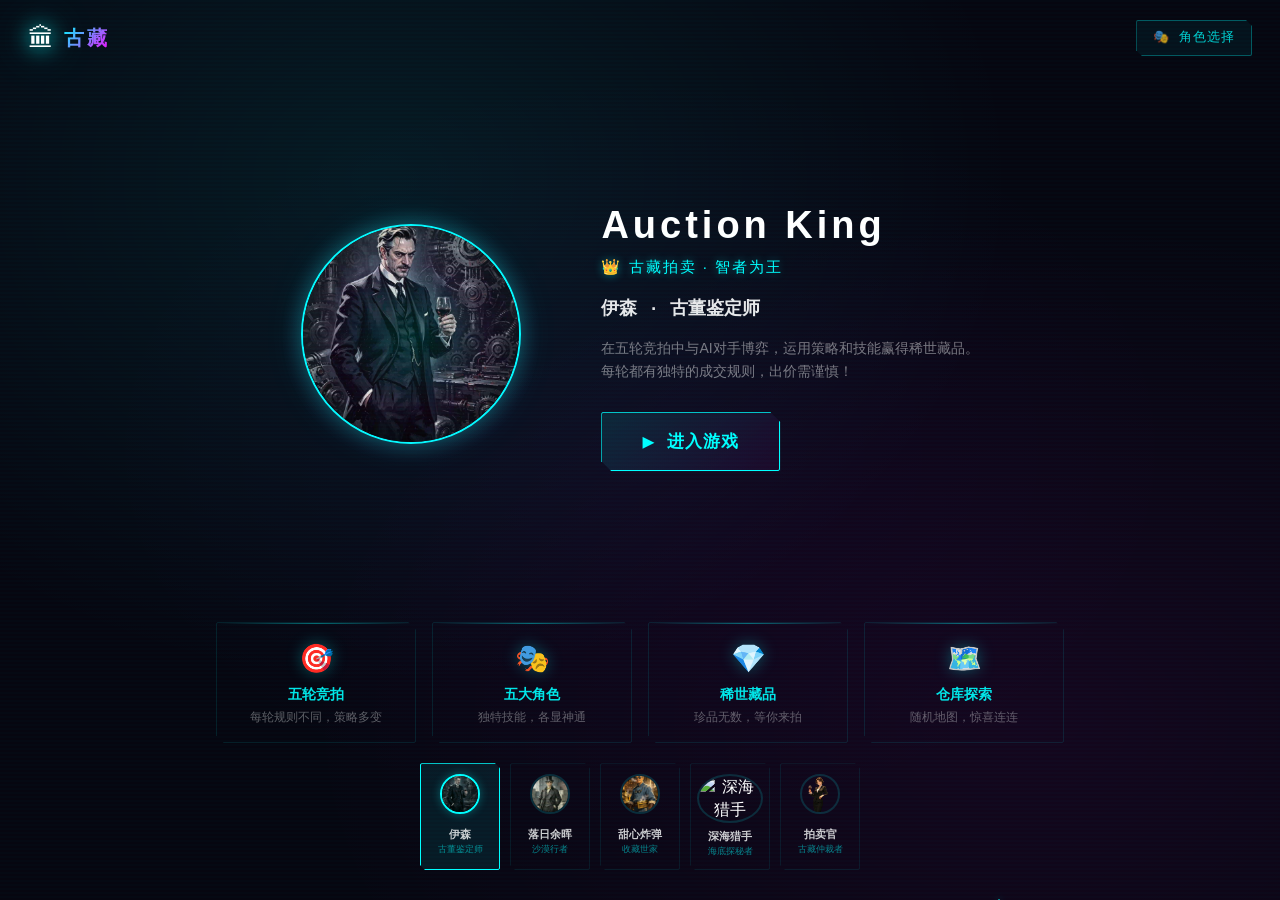
==== commit cc3bd7df: "2026年5月15日18:51:07" ====
--- a/index.html
+++ b/index.html
@@ -3,7 +3,7 @@
 <head>
 <meta charset="UTF-8">
 <meta name="viewport" content="width=device-width,initial-scale=1.0,maximum-scale=1.0,user-scalable=no">
-<title>古藏 · 五轮竞拍之王</title>
+<title>古藏 · Auction King</title>
 <link rel="stylesheet" href="styles/global.css">
 <link rel="stylesheet" href="styles/player-list.css">
 <link rel="stylesheet" href="styles/auction-area.css">
@@ -45,7 +45,7 @@
       </div>
       <div class="start-hero-info">
         <div class="start-title-group">
-          <h1 class="start-title">五轮竞拍之王</h1>
+          <h1 class="start-title">Auction King</h1>
           <div class="start-subtitle">&#x1F451; 古藏拍卖 · 智者为王</div>
         </div>
         <div class="start-hero-name" id="startCharName">伊森 · 古董鉴定师</div>
